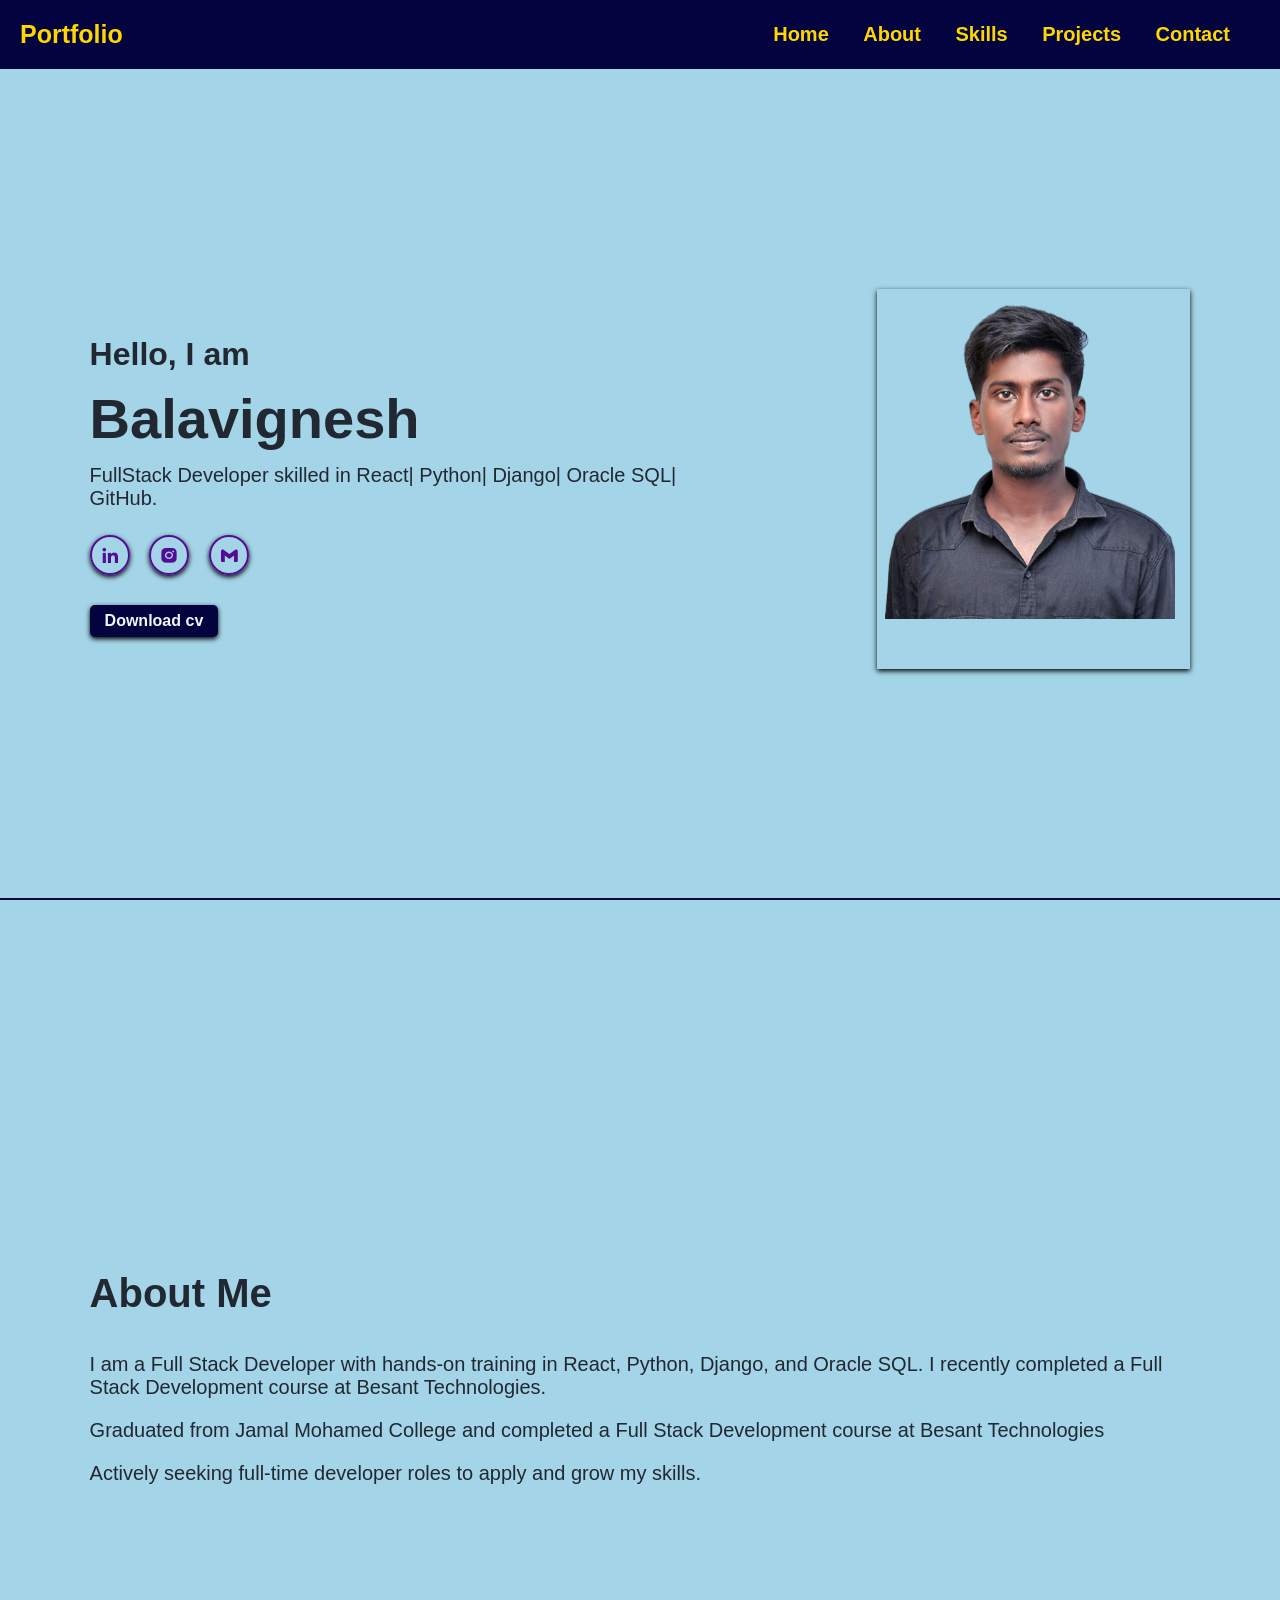
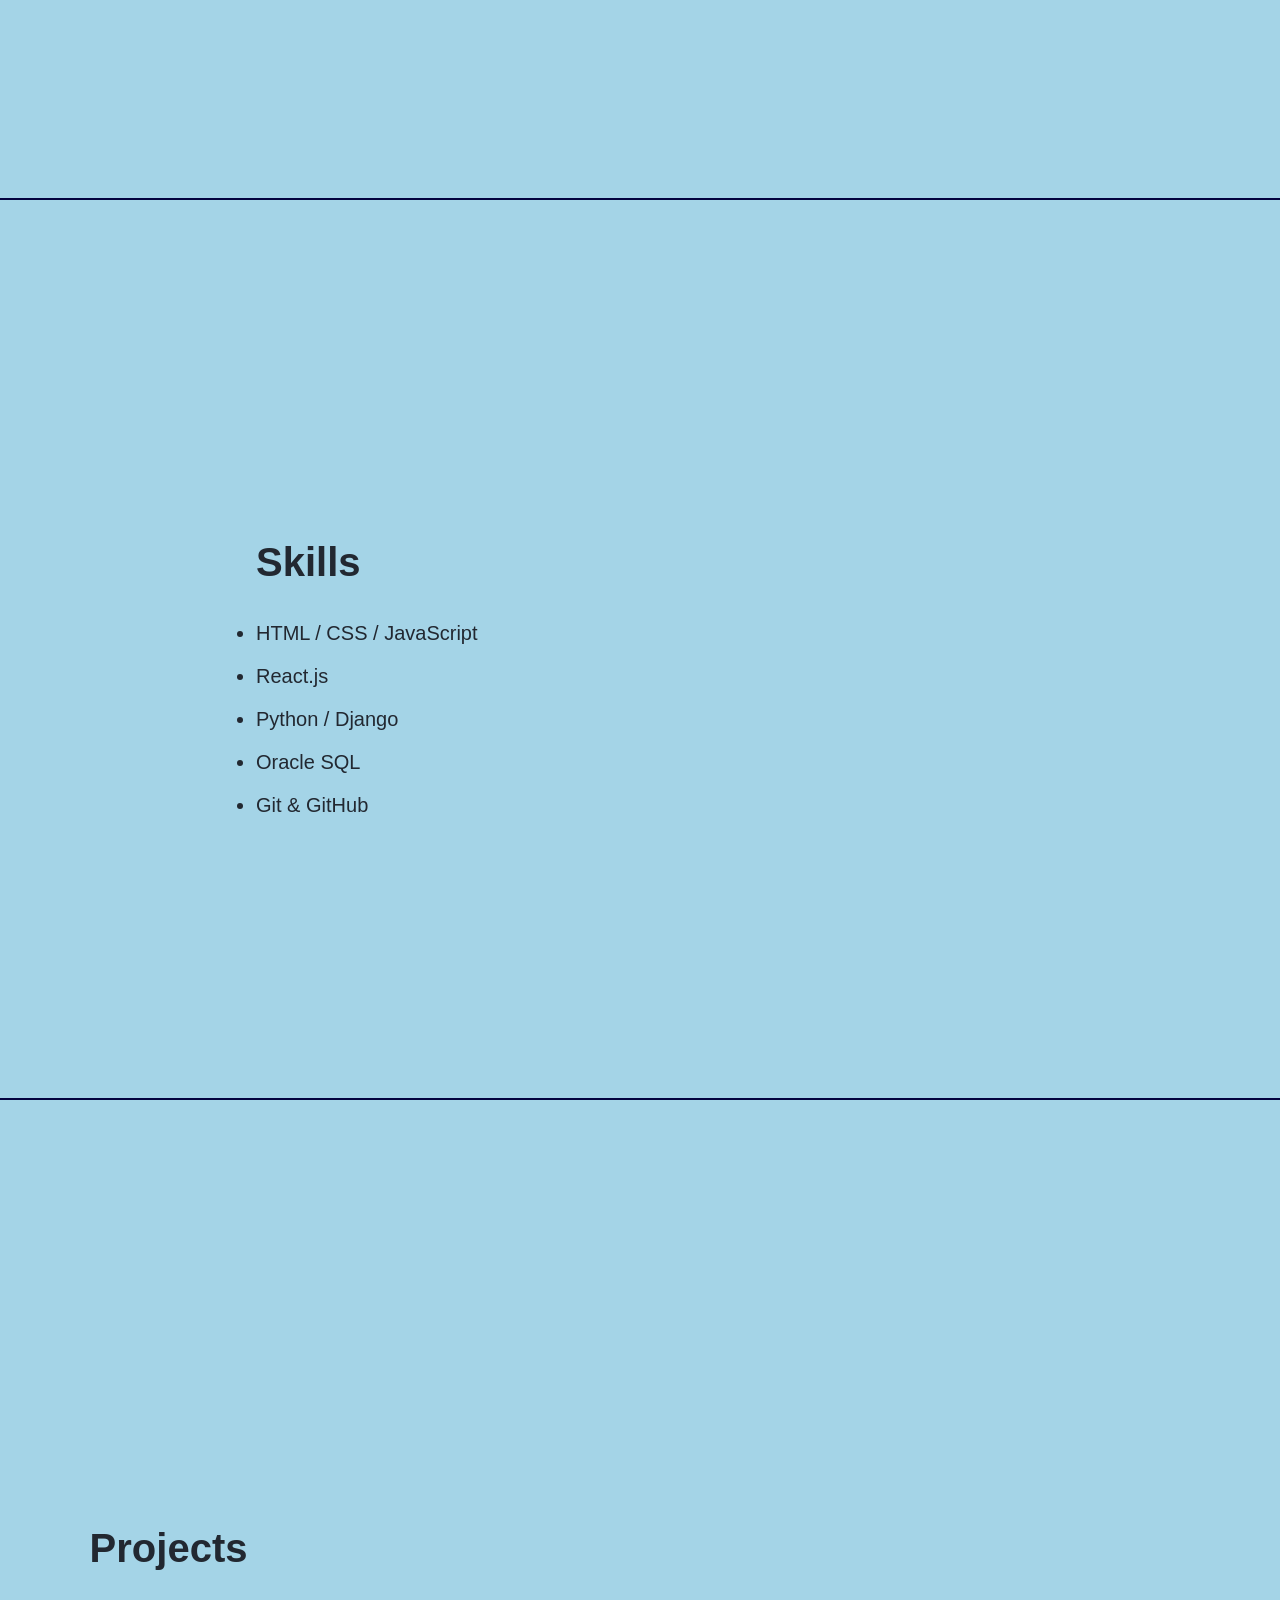
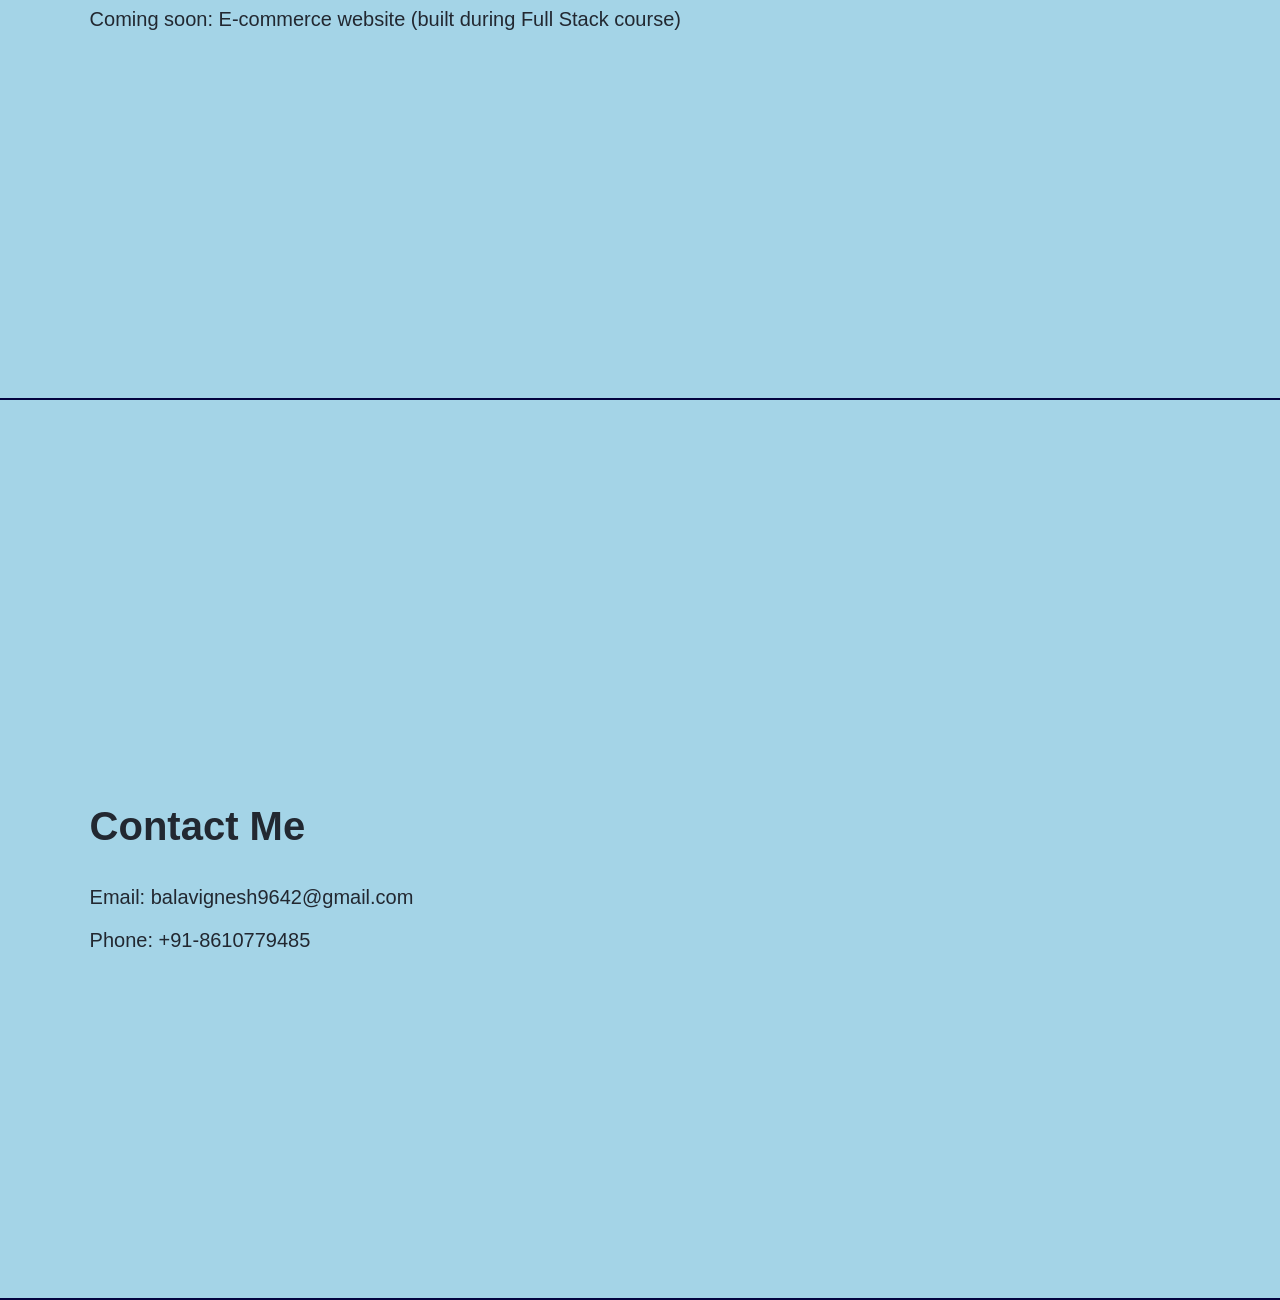
==== index.html @ cc3bf068 "Update index.html" ====
<!DOCTYPE html>
<html>
<head>
    <meta charset='utf-8'>
    <meta http-equiv='X-UA-Compatible' content='IE=edge'>
    <title>🖥️ Balavignesh</title>
    <meta name='viewport' content='width=device-width, initial-scale=1'>

    <link rel='stylesheet' type='text/css' media='screen' href='main.css'>
    <link href='https://unpkg.com/boxicons@2.1.4/css/boxicons.min.css' rel='stylesheet'>

    <script src='main.js'></script>

</head>


<body>
    <header class="header">
        <a href="#" class="logo">Portfolio</a>
        <nav class="navbar">
            <a href="#home">Home</a>
            <a href="#about">About</a>
            <a href="#skills">Skills</a>
            <a href="#projects">Projects</a>
            <a href="#contact">Contact</a>
        </nav>
    </header>

    <section id="home">
            <div class="home_content">
                <h3>Hello, I am </h3>
                <h1><span id="Name"></span></h1>
                <p>FullStack Developer skilled in React| Python| Django| Oracle SQL| GitHub.</p>

                <div class="social_media">
                <a href="https://www.linkedin.com/in/balak7?utm_source=share&utm_campaign=share_via&utm_content=profile&utm_medium=android_app"><i class='bx bxl-linkedin'></i></a>
                <a href="https://www.instagram.com/bumblebeefins?igsh=MWpwdzVqMnRscHFocg=="><i class='bx bxl-instagram-alt' ></i></a>
                <a href="mailto:balavignesh9642@gmail.com"><i class='bx bxl-gmail' ></i></a>
                </div>

                <a href="Bala resume.pdf" class="cv" download="">Download cv</a>
            </div>
            <img class="pic" src="profile_pic.jpg">

    </section>
    <section id="about">
        <div class="about_content">
            <h2>About Me</h2>
            <p>I am a Full Stack Developer with hands-on training in React, Python, Django, and Oracle SQL. I recently completed a Full Stack Development course at Besant Technologies.</p>
            <p>Graduated from Jamal Mohamed College and completed a Full Stack Development course at Besant Technologies</p>
            <p>Actively seeking full-time developer roles to apply and grow my skills.</p>
        </div>
    </section>
    
    <section id="skills">
        <div class="skills_content">
            <h2>Skills</h2>
            <ul>
                <li>HTML / CSS / JavaScript</li>
                <li>React.js</li>
                <li>Python / Django</li>
                <li>Oracle SQL</li>
                <li>Git & GitHub</li>
            </ul>
        </div>
    </section>
    <section id="projects">
        <div class="projects_content">
            <h2>Projects</h2>
            <p>Coming soon: E-commerce website (built during Full Stack course)</p>
        </div>
    </section>

    <section id="contact">
        <div class="contact_content">
            <h2>Contact Me</h2>
            <p>Email: balavignesh9642@gmail.com</p>
            <p>Phone: +91-8610779485</p>
        </div>
    </section>
</body>
</html>
---- main.css ----
* {
    margin: 0;
    padding: 0;
    box-sizing: border-box;
    font-family: 'Poppins',sans-serif;
}

:root{
    --primary-color:white;
    --secondary-color:#222831;
    --main-color:rgb(164, 212, 231);
}

body{
    background: var(--main-color);
    color: var(--secondary-color);
    overflow-x: hidden;
}

.header{
    position: fixed;
    top: 0;
    left: 0;
    width: 100%;
    padding: 20px;
    background: rgb(3, 3, 63);
    display: flex;
    align-items: center;
}

.logo{
    font-size: 25px;
    font-weight: 600;
    text-decoration: none;
    color: gold;
    cursor: default;
    margin-right: auto;
}

.navbar a {
    position: relative;
    font-size: 20px;
    font-weight: 550;
    text-decoration: none;
    color: gold;
    margin-right: 30px;
}

.navbar a:hover{
    text-decoration:underline;
}

.navbar a:active{
    text-decoration:underline;
    color: aliceblue;
    transition: 2ms;
}

#home{
    width: 100%;
    height: 100vh;
    display:flex;
    align-items: center;
    padding: 60px 7% 0;
}

.home_content h3{
    font-size: 32px;
    line-height: 2;
}

.home_content h1{
    font-size: 56px;
    font-weight: 700;
    margin-bottom: 3px;
}

.home_content p{
    font-size: 20px;
    padding-top: 10px;

}

.social_media a{
    display: inline-flex;
    justify-content: center;
    align-items: center;
    width: 40px;
    height: 40px;
    color: rgb(84, 12, 151);
    background: transparent;
    border:2px solid rgb(84, 12, 151);
    border-radius: 50%;
    box-shadow: 0 2px 5px 0 black;
    font-size: 20px;
    text-decoration: none;
    margin: 25px 15px 30px 0;
}

.social_media a:hover{
    color: white;
    background: rgb(84, 12, 151);
    transition: .5s ease;
}

.social_media a:active{
    color: rgb(84, 12, 151);
    background: transparent;
    border: none;
    transition: 50ms ease;
}

.cv{
    display: inline-block;
    color: aliceblue;
    background: rgb(3, 3, 63);
    border-radius: 5px;
    box-shadow: 0 2px 5px 0 black;
    padding: 7px 15px;
    text-decoration: none;
    font-weight: 600;
}

.cv:hover{
    color: white;
    background: rgb(84, 12, 151);
    transition: 50ms ease;
}

.cv:active{
    background: white;
    color: rgb(84, 12, 151);
}

.pro_container{
    
    width: 569px;
    height: 569px;
    background: silver;
    overflow: hidden;
    margin-top: 69px;
}

.pic{
    top:0;
    right:0;
    height:380px;
    width:320px;
    display:inline;
    margin-left:  150px;
    box-shadow: 0 2px 5px 0 black;
    padding: 0 15px 50px 8px;
}

html {
  scroll-behavior: smooth;
}

section {
  padding: 100px 20px;
  min-height: 100vh;
  border-bottom: 2px solid rgb(3, 3, 63); 
}

#about{
    width: 100%;
    height: 100vh;
    display:flex;
    align-items: center;
    padding: 40px 7% 0 ;
}

.about_content h2{
    font-size: 40px;
    line-height: 2;
}

.about_content p{
    font-size: 20px;
    padding-top: 20px;

}

#skills{
    width: 100%;
    height: 100vh;
    display:flex;
    align-items: center;
    padding: 40px 7% 0 20% ;
}

.skills_content h2{
    font-size: 40px;
    line-height: 2;
}

.skills_content li{
    font-size: 20px;
    padding-top: 20px;

}

#projects{
    width: 100%;
    height: 100vh;
    display:flex;
    align-items: center;
    padding: 40px 7% 0  ;
}

.projects_content h2{
    font-size: 40px;
    line-height: 2;
}

.projects_content p{
    font-size: 20px;
    padding-top: 20px;

}

#contact{
    width: 100%;
    height: 100vh;
    display:flex;
    align-items: center;
    padding: 40px 7% 0 ;
}

.contact_content h2{
    font-size: 40px;
    line-height: 2;
}

.contact_content p{
    font-size: 20px;
    padding-top: 20px;

}
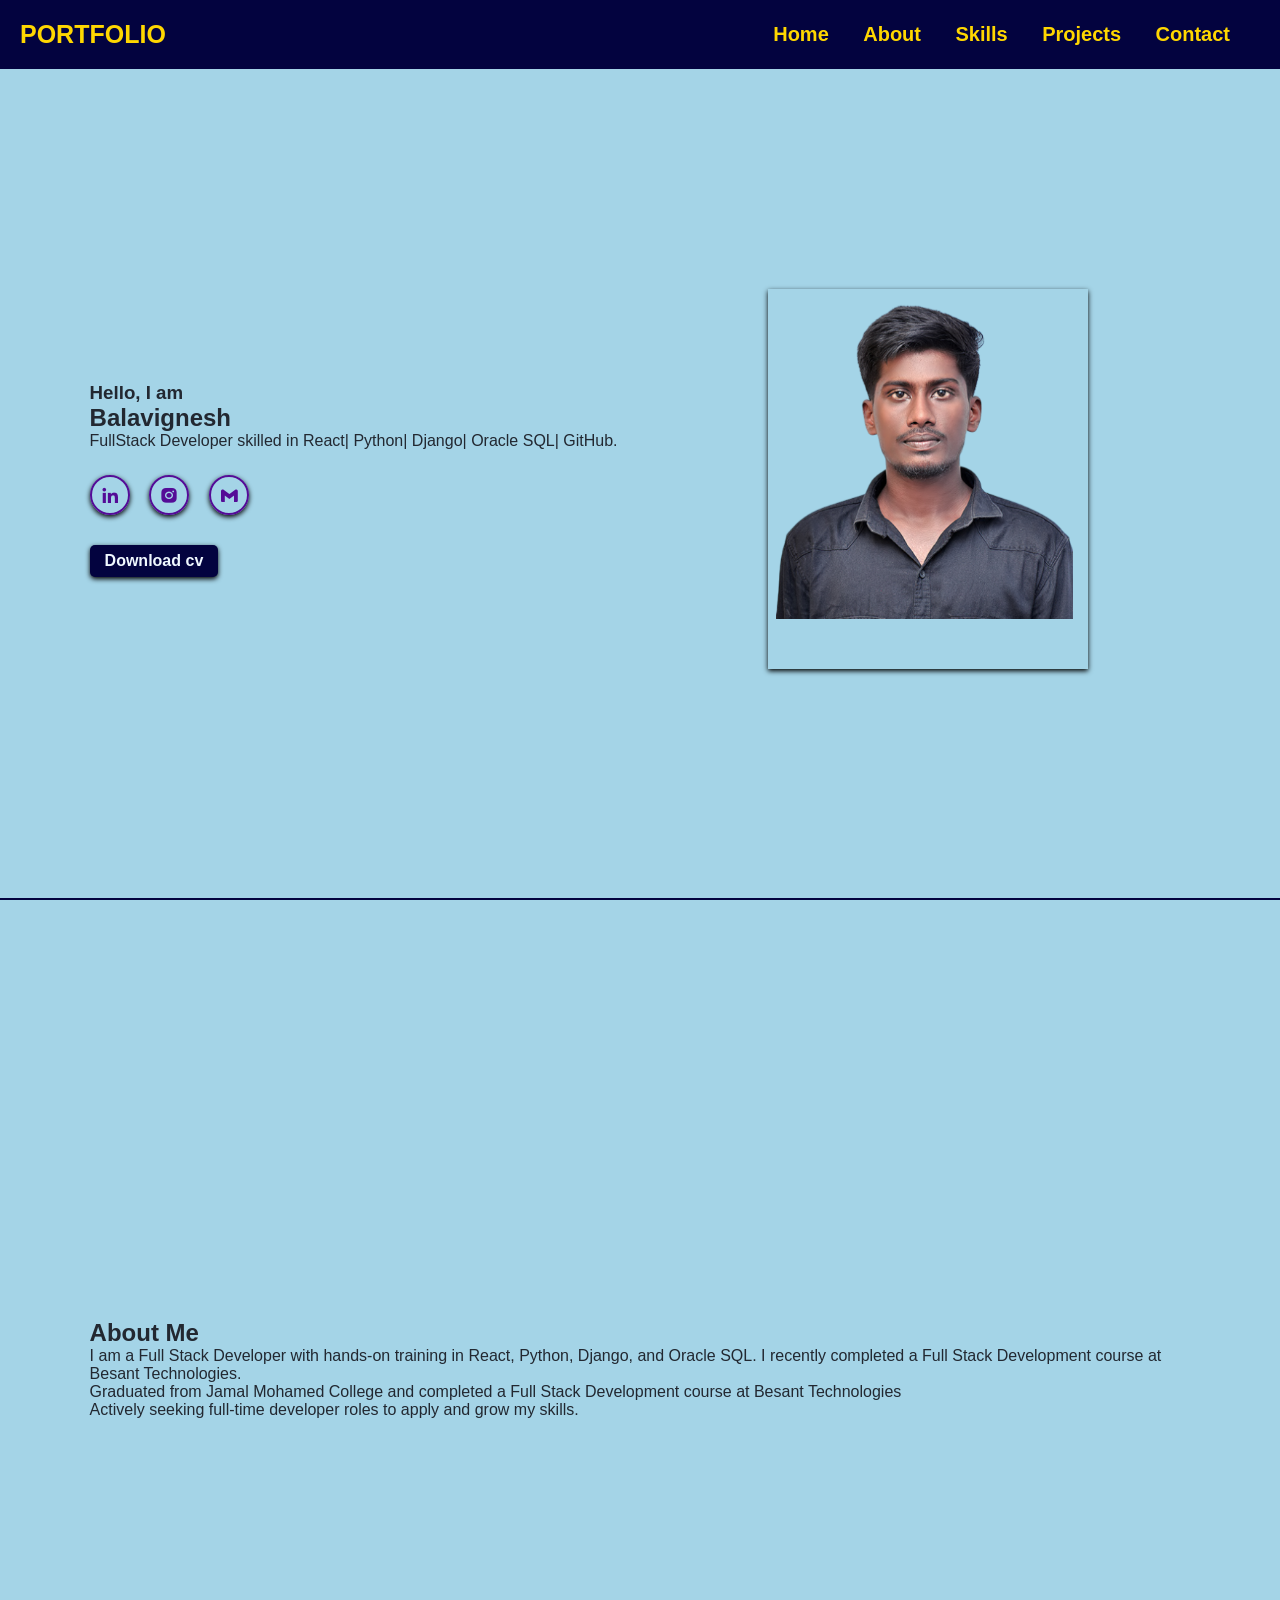
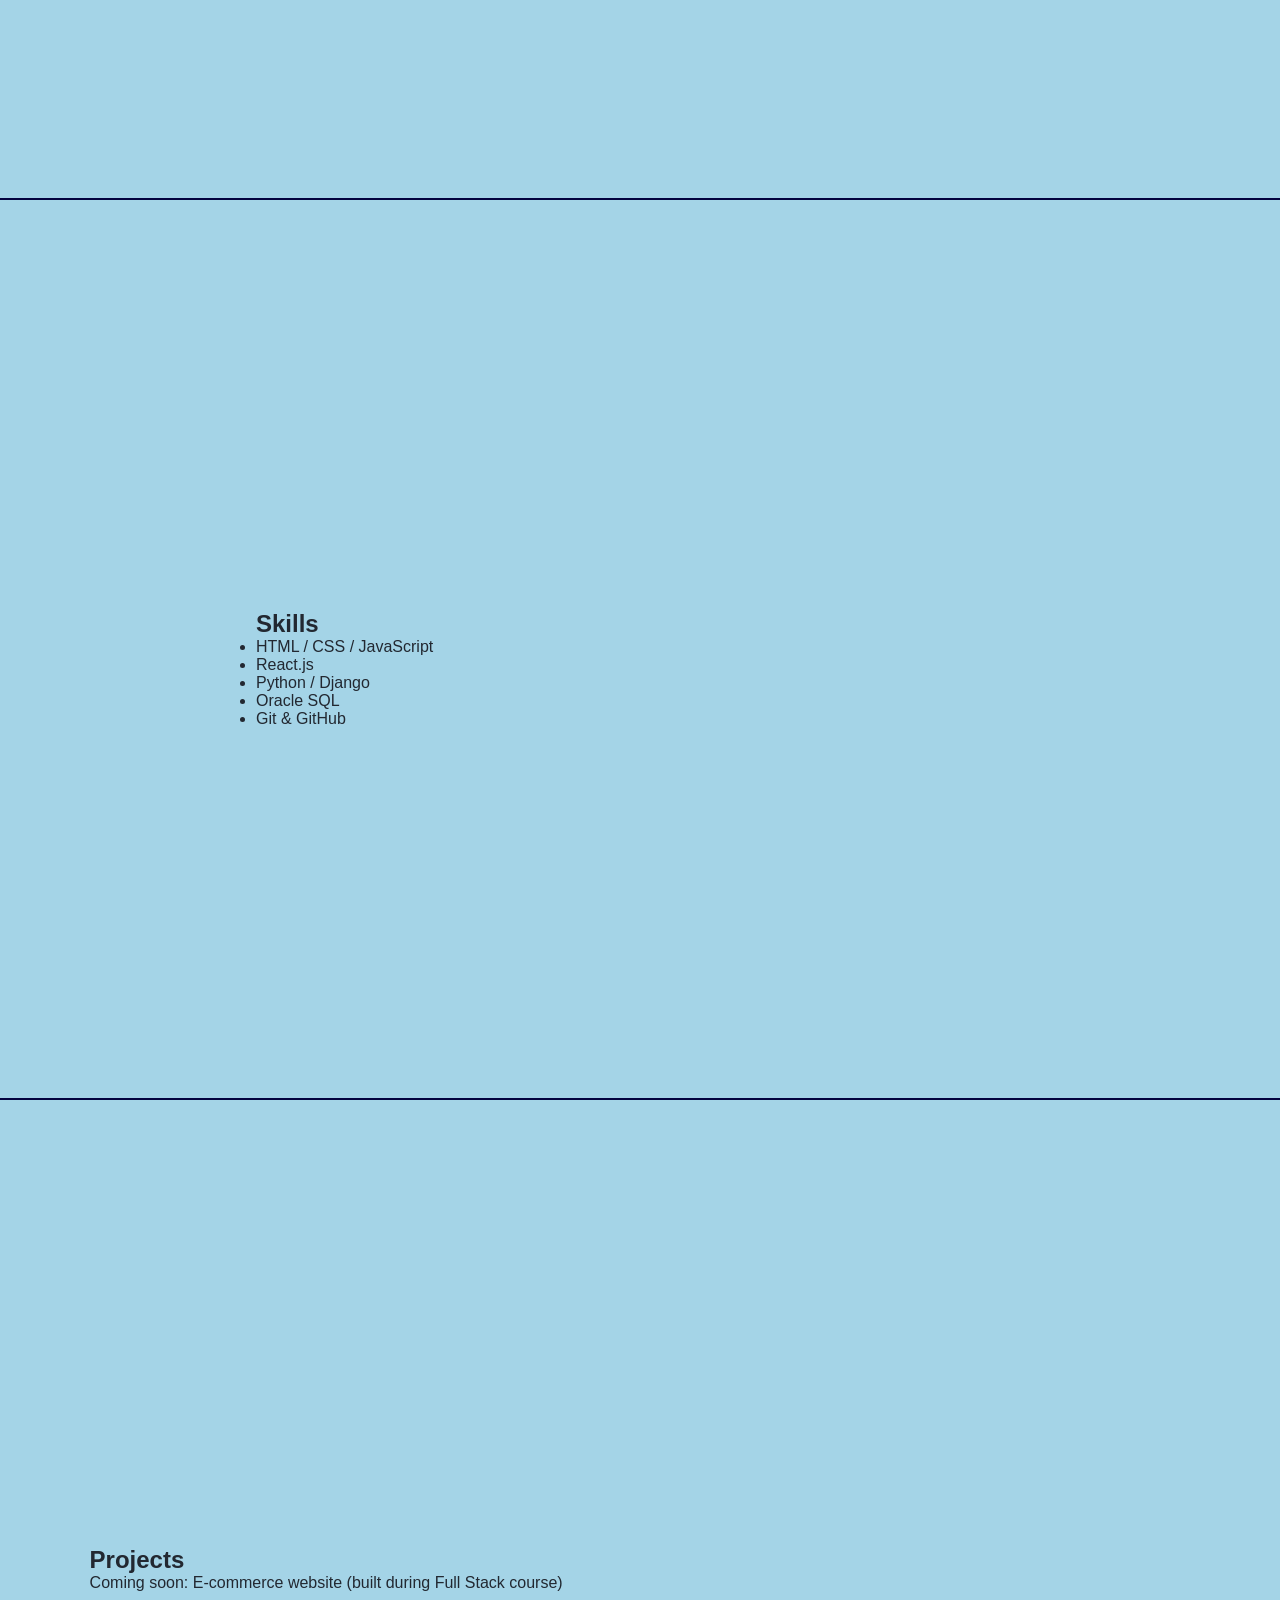
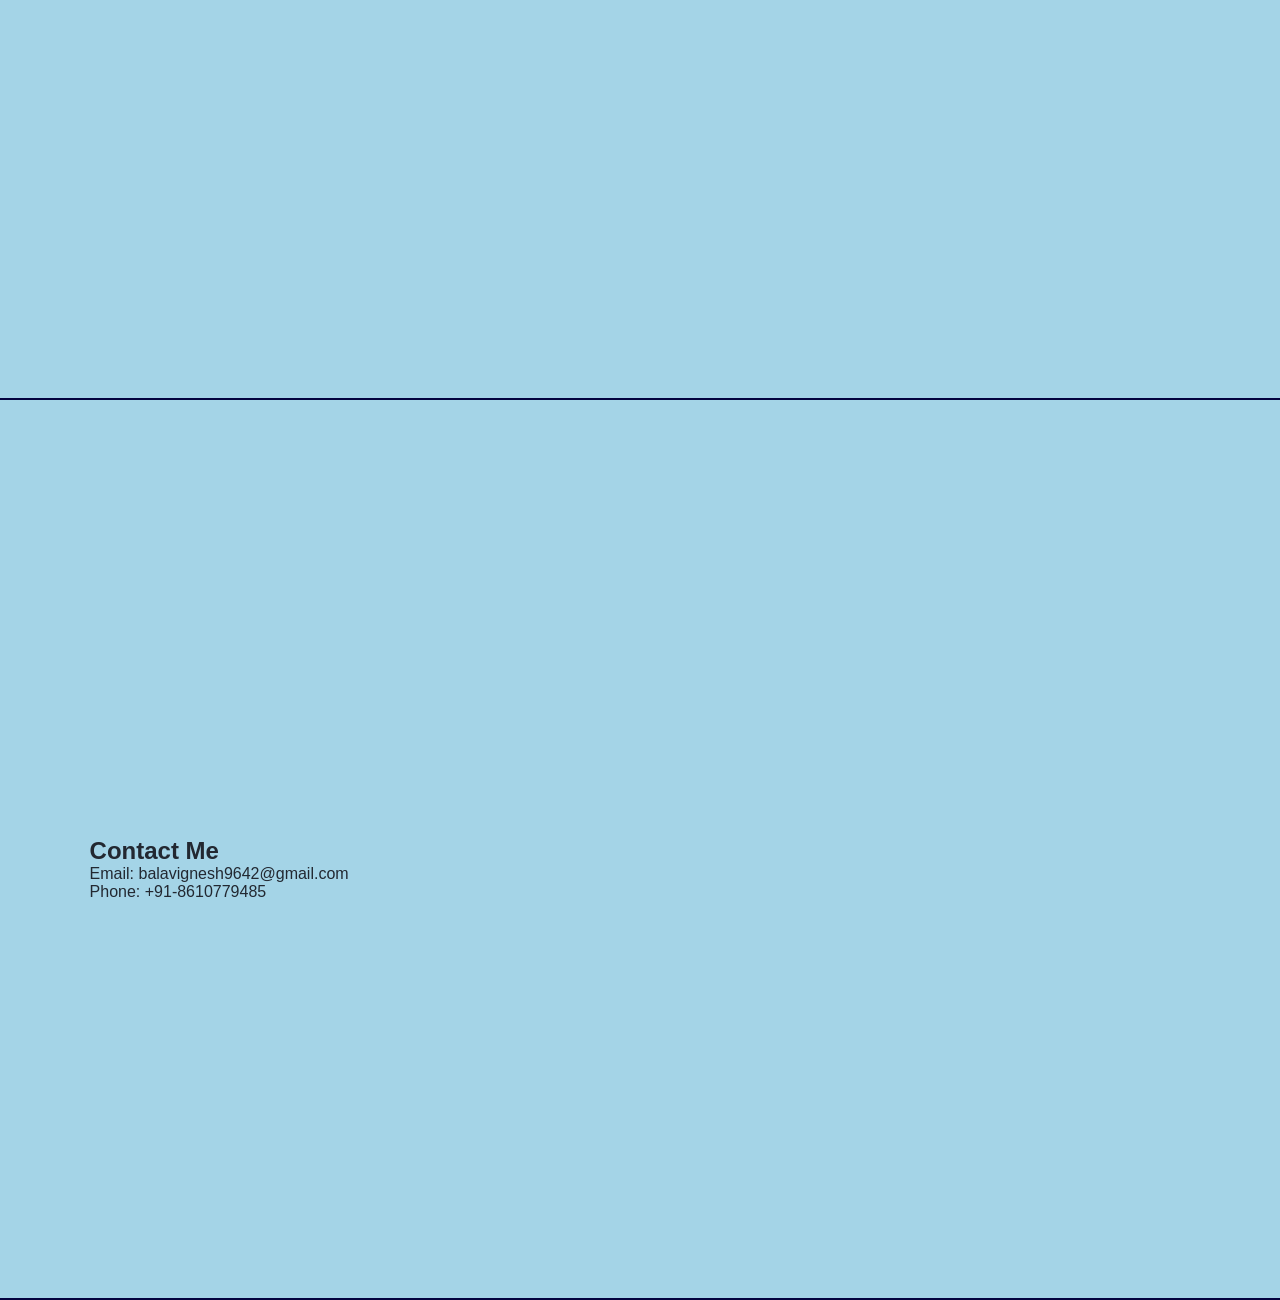
==== commit 65322991: "Update index.html" ====
--- a/index.html
+++ b/index.html
@@ -16,18 +16,18 @@
 
 <body>
     <header class="header">
-        <a href="#" class="logo">Portfolio</a>
+        <a href="#" class="logo">PORTFOLIO</a>
         <nav class="navbar">
-            <a href="#home">Home</a>
-            <a href="#about">About</a>
-            <a href="#skills">Skills</a>
-            <a href="#projects">Projects</a>
-            <a href="#contact">Contact</a>
+            <a class="btn" href="#home">Home</a>
+            <a class="btn" href="#about">About</a>
+            <a class="btn" href="#skills">Skills</a>
+            <a class="btn" href="#projects">Projects</a>
+            <a class="btn" href="#contact">Contact</a>
         </nav>
     </header>
 
     <section id="home">
-            <div class="home_content">
+            <div class="content" id="home_content">
                 <h3>Hello, I am </h3>
                 <h1><span id="Name"></span></h1>
                 <p>FullStack Developer skilled in React| Python| Django| Oracle SQL| GitHub.</p>
@@ -44,7 +44,7 @@
 
     </section>
     <section id="about">
-        <div class="about_content">
+        <div class="content" id="about_content">
             <h2>About Me</h2>
             <p>I am a Full Stack Developer with hands-on training in React, Python, Django, and Oracle SQL. I recently completed a Full Stack Development course at Besant Technologies.</p>
             <p>Graduated from Jamal Mohamed College and completed a Full Stack Development course at Besant Technologies</p>
@@ -53,7 +53,7 @@
     </section>
     
     <section id="skills">
-        <div class="skills_content">
+        <div class="content" id="skills_content">
             <h2>Skills</h2>
             <ul>
                 <li>HTML / CSS / JavaScript</li>
@@ -65,14 +65,14 @@
         </div>
     </section>
     <section id="projects">
-        <div class="projects_content">
+        <div class="content" id="projects_content">
             <h2>Projects</h2>
             <p>Coming soon: E-commerce website (built during Full Stack course)</p>
         </div>
     </section>
 
     <section id="contact">
-        <div class="contact_content">
+        <div class="content" id="contact_content">
             <h2>Contact Me</h2>
             <p>Email: balavignesh9642@gmail.com</p>
             <p>Phone: +91-8610779485</p>
--- a/main.css
+++ b/main.css
@@ -29,6 +29,7 @@
 }
 
 .logo{
+    font-family: 'Gill Sans', 'Gill Sans MT', Calibri, 'Trebuchet MS', sans-serif;
     font-size: 25px;
     font-weight: 600;
     text-decoration: none;
@@ -130,15 +131,6 @@
 .cv:active{
     background: white;
     color: rgb(84, 12, 151);
-}
-
-.pro_container{
-    
-    width: 569px;
-    height: 569px;
-    background: silver;
-    overflow: hidden;
-    margin-top: 69px;
 }
 
 .pic{
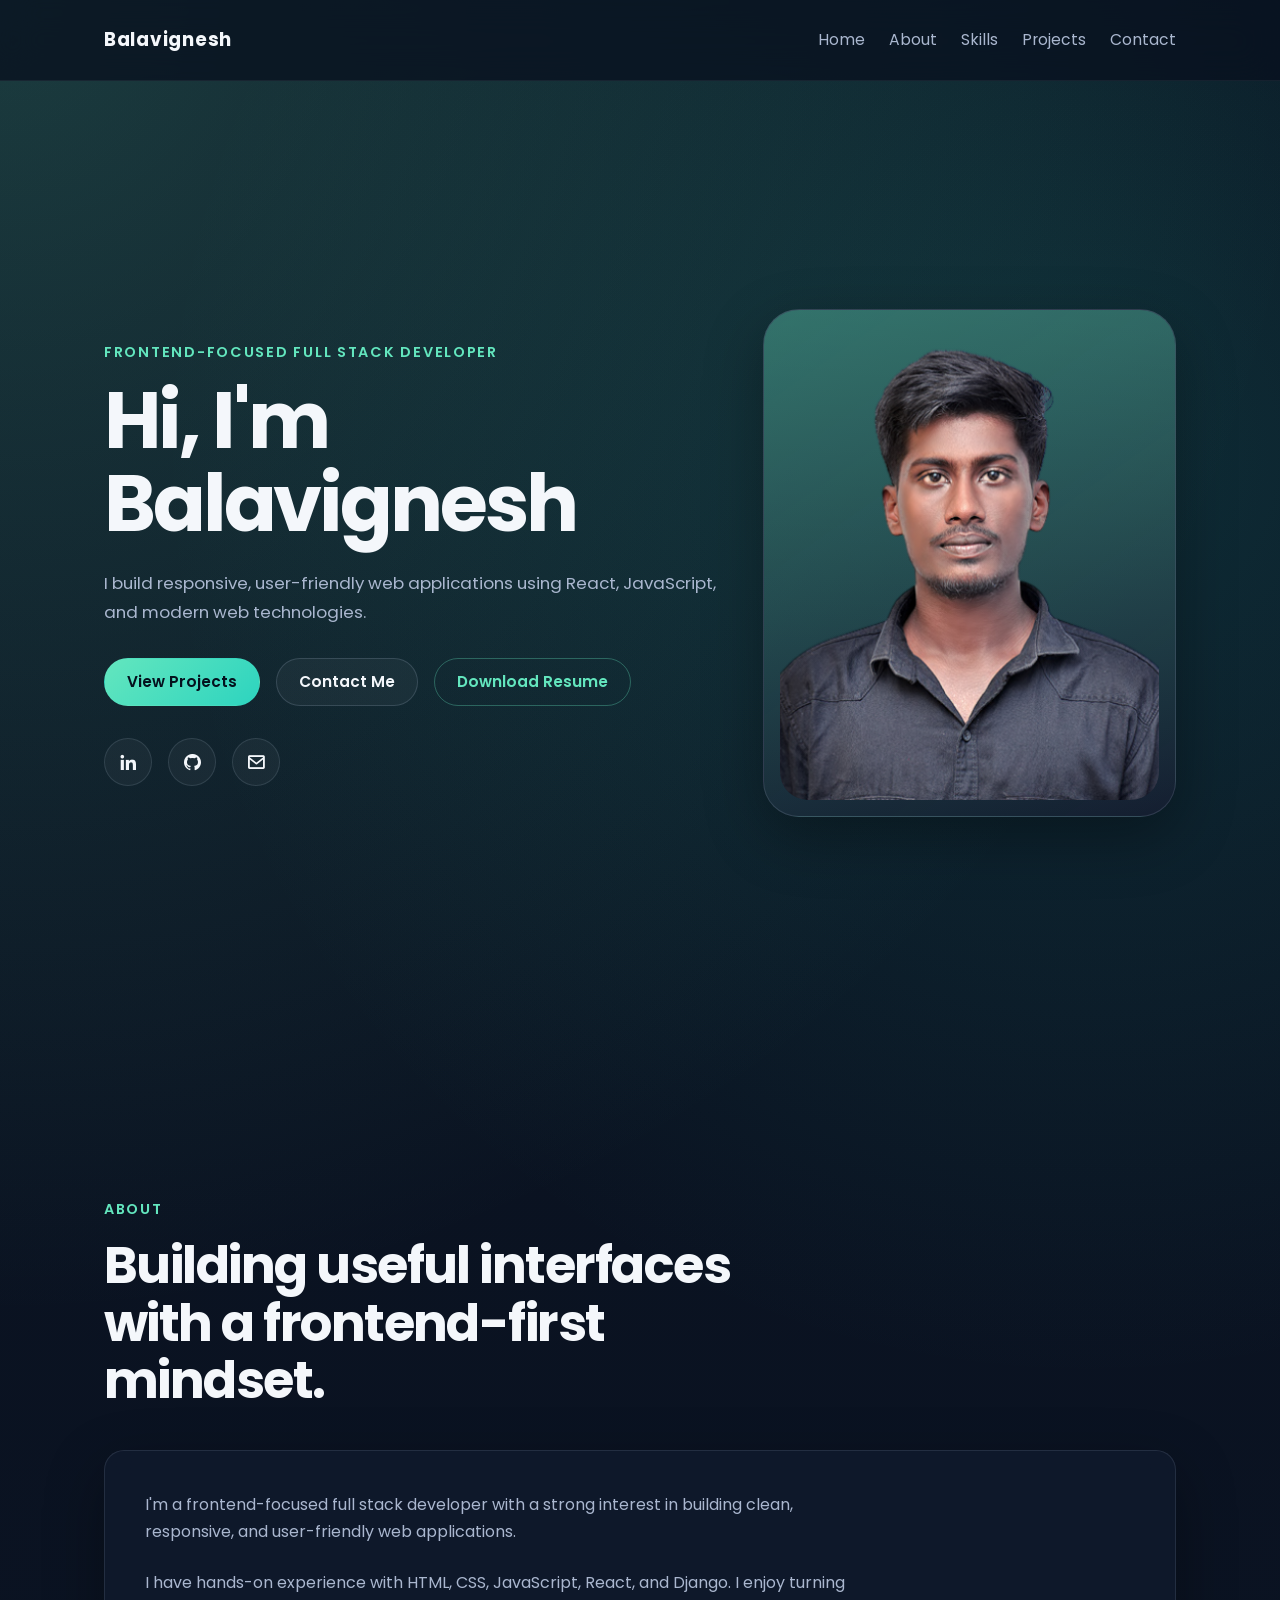
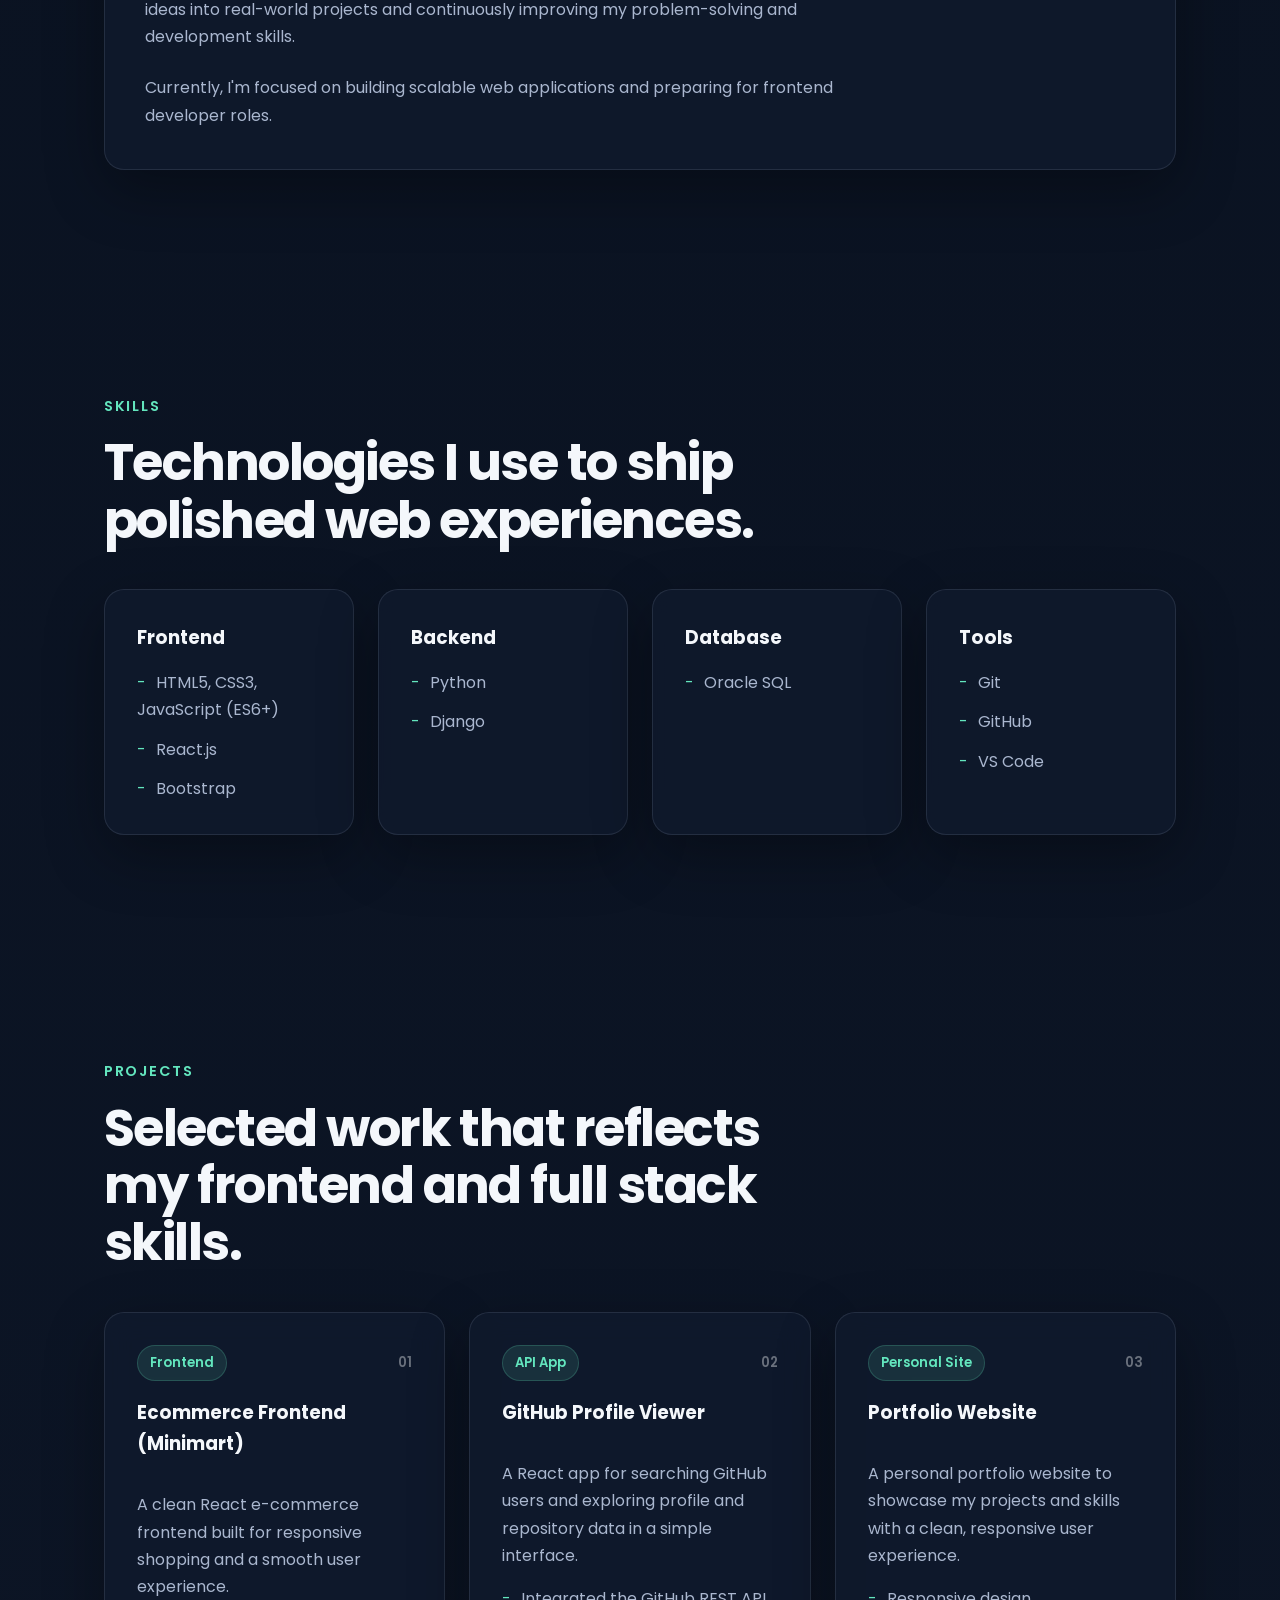
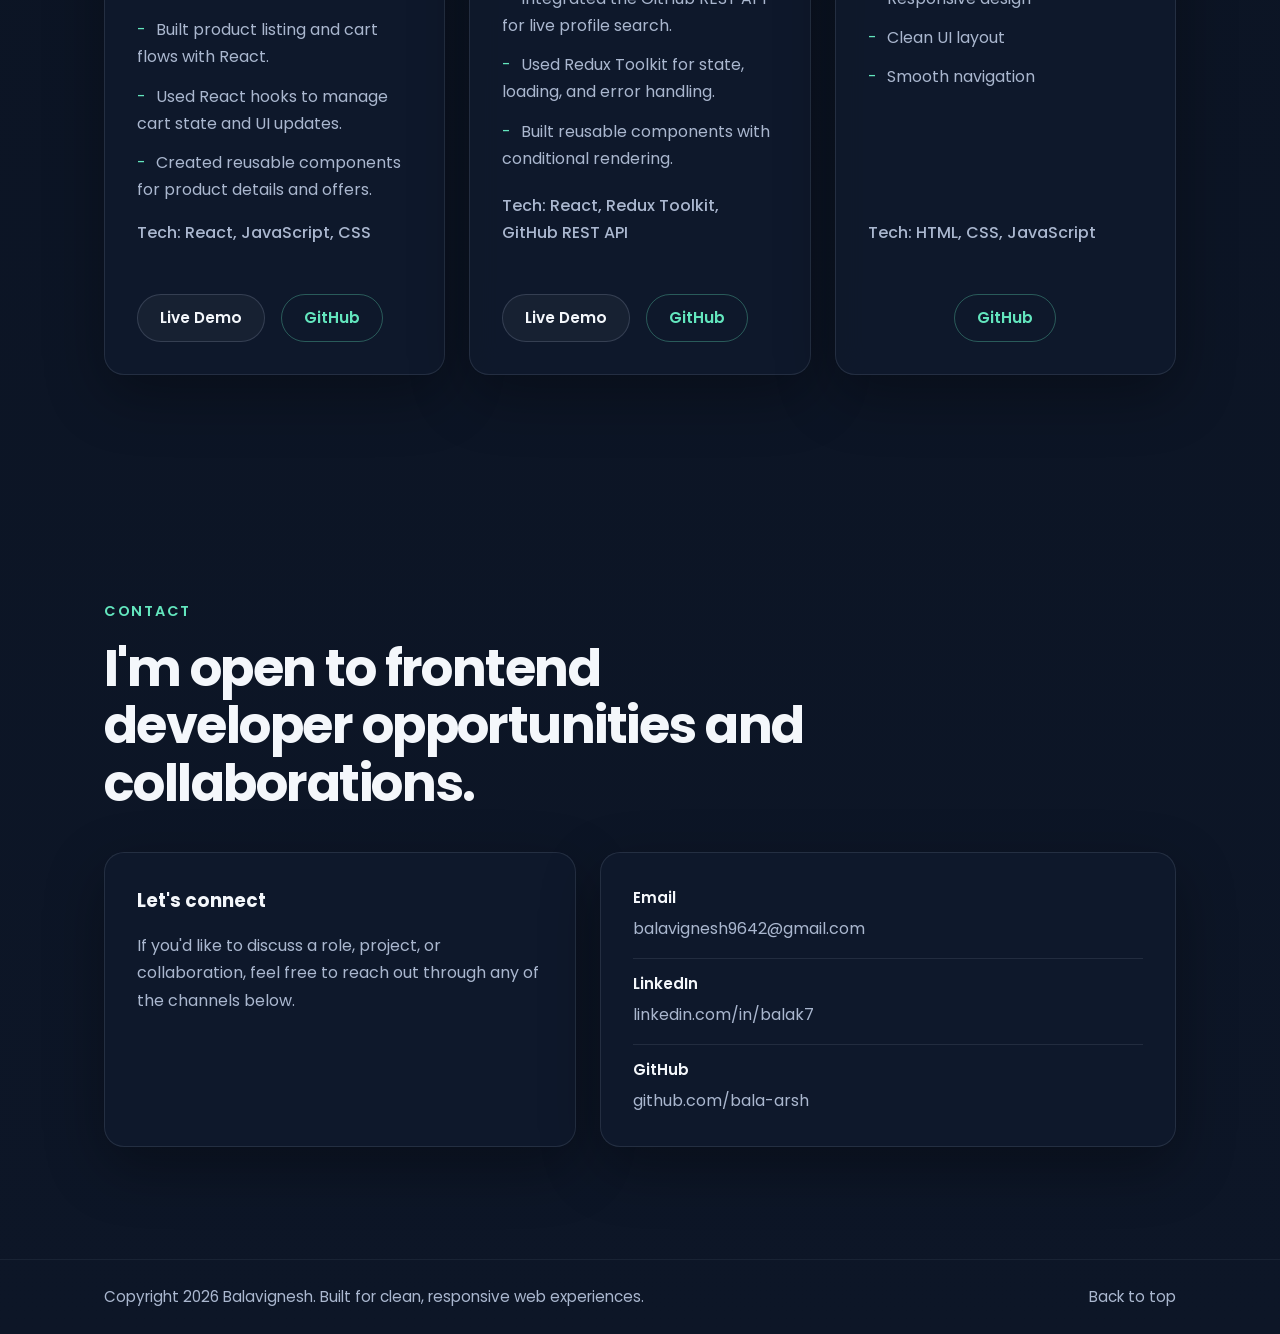
==== commit b706c056: "Updated portfolio content" ====
--- a/index.html
+++ b/index.html
@@ -1,82 +1,279 @@
-<!DOCTYPE html>
-<html>
-<head>
-    <meta charset='utf-8'>
-    <meta http-equiv='X-UA-Compatible' content='IE=edge'>
-    <title>🖥️ Balavignesh</title>
-    <meta name='viewport' content='width=device-width, initial-scale=1'>
-
-    <link rel='stylesheet' type='text/css' media='screen' href='main.css'>
-    <link href='https://unpkg.com/boxicons@2.1.4/css/boxicons.min.css' rel='stylesheet'>
-
-    <script src='main.js'></script>
-
-</head>
-
-
-<body>
-    <header class="header">
-        <a href="#" class="logo">PORTFOLIO</a>
-        <nav class="navbar">
-            <a class="btn" href="#home">Home</a>
-            <a class="btn" href="#about">About</a>
-            <a class="btn" href="#skills">Skills</a>
-            <a class="btn" href="#projects">Projects</a>
-            <a class="btn" href="#contact">Contact</a>
-        </nav>
-    </header>
-
-    <section id="home">
-            <div class="content" id="home_content">
-                <h3>Hello, I am </h3>
-                <h1><span id="Name"></span></h1>
-                <p>FullStack Developer skilled in React| Python| Django| Oracle SQL| GitHub.</p>
-
-                <div class="social_media">
-                <a href="https://www.linkedin.com/in/balak7?utm_source=share&utm_campaign=share_via&utm_content=profile&utm_medium=android_app"><i class='bx bxl-linkedin'></i></a>
-                <a href="https://www.instagram.com/bumblebeefins?igsh=MWpwdzVqMnRscHFocg=="><i class='bx bxl-instagram-alt' ></i></a>
-                <a href="mailto:balavignesh9642@gmail.com"><i class='bx bxl-gmail' ></i></a>
-                </div>
-
-                <a href="Bala resume.pdf" class="cv" download="">Download cv</a>
-            </div>
-            <img class="pic" src="profile_pic.jpg">
-
-    </section>
-    <section id="about">
-        <div class="content" id="about_content">
-            <h2>About Me</h2>
-            <p>I am a Full Stack Developer with hands-on training in React, Python, Django, and Oracle SQL. I recently completed a Full Stack Development course at Besant Technologies.</p>
-            <p>Graduated from Jamal Mohamed College and completed a Full Stack Development course at Besant Technologies</p>
-            <p>Actively seeking full-time developer roles to apply and grow my skills.</p>
-        </div>
-    </section>
-    
-    <section id="skills">
-        <div class="content" id="skills_content">
-            <h2>Skills</h2>
-            <ul>
-                <li>HTML / CSS / JavaScript</li>
-                <li>React.js</li>
-                <li>Python / Django</li>
-                <li>Oracle SQL</li>
-                <li>Git & GitHub</li>
-            </ul>
-        </div>
-    </section>
-    <section id="projects">
-        <div class="content" id="projects_content">
-            <h2>Projects</h2>
-            <p>Coming soon: E-commerce website (built during Full Stack course)</p>
-        </div>
-    </section>
-
-    <section id="contact">
-        <div class="content" id="contact_content">
-            <h2>Contact Me</h2>
-            <p>Email: balavignesh9642@gmail.com</p>
-            <p>Phone: +91-8610779485</p>
-        </div>
-    </section>
-</body>
-</html>
+<!DOCTYPE html>
+<html lang="en">
+<head>
+    <meta charset="utf-8">
+    <meta http-equiv="X-UA-Compatible" content="IE=edge">
+    <meta name="viewport" content="width=device-width, initial-scale=1">
+    <meta
+        name="description"
+        content="Balavignesh is a frontend-focused full stack developer building responsive, user-friendly web applications with React, JavaScript, Django, and modern web technologies."
+    >
+    <title>Balavignesh | Frontend-Focused Full Stack Developer</title>
+    <link rel="preconnect" href="https://fonts.googleapis.com">
+    <link rel="preconnect" href="https://fonts.gstatic.com" crossorigin>
+    <link
+        href="https://fonts.googleapis.com/css2?family=Poppins:wght@400;500;600;700&display=swap"
+        rel="stylesheet"
+    >
+    <link rel="stylesheet" href="https://unpkg.com/boxicons@2.1.4/css/boxicons.min.css">
+    <link rel="stylesheet" href="main.css">
+    <script src="main.js" defer></script>
+</head>
+<body>
+    <header class="site-header">
+        <div class="container nav-shell">
+            <a class="brand" href="#hero" aria-label="Balavignesh home">Balavignesh</a>
+            <button
+                class="nav-toggle"
+                type="button"
+                aria-expanded="false"
+                aria-controls="site-nav"
+                aria-label="Open navigation"
+            >
+                <span></span>
+                <span></span>
+                <span></span>
+            </button>
+            <nav class="site-nav" id="site-nav" aria-label="Primary navigation">
+                <a href="#hero">Home</a>
+                <a href="#about">About</a>
+                <a href="#skills">Skills</a>
+                <a href="#projects">Projects</a>
+                <a href="#contact">Contact</a>
+            </nav>
+        </div>
+    </header>
+
+    <main>
+        <section class="hero section" id="hero">
+            <div class="container hero-grid">
+                <div class="hero-copy reveal">
+                    <p class="eyebrow">Frontend-focused Full Stack Developer</p>
+                    <h1>Hi, I'm Balavignesh</h1>
+                    <p class="hero-text">
+                        I build responsive, user-friendly web applications using React, JavaScript,
+                        and modern web technologies.
+                    </p>
+                    <div class="hero-actions">
+                        <a class="button button-primary" href="#projects">View Projects</a>
+                        <a class="button button-secondary" href="#contact">Contact Me</a>
+                        <a class="button button-ghost" href="Bala resume.pdf" download>Download Resume</a>
+                    </div>
+                    <div class="social-links" aria-label="Social links">
+                        <a href="https://www.linkedin.com/in/balak7" target="_blank" rel="noreferrer" aria-label="LinkedIn">
+                            <i class="bx bxl-linkedin"></i>
+                        </a>
+                        <a href="https://github.com/bala-arsh" target="_blank" rel="noreferrer" aria-label="GitHub">
+                            <i class="bx bxl-github"></i>
+                        </a>
+                        <a
+                            href="https://mail.google.com/mail/?view=cm&fs=1&to=balavignesh9642@gmail.com"
+                            target="_blank"
+                            rel="noreferrer"
+                            aria-label="Email"
+                        >
+                            <i class="bx bx-envelope"></i>
+                        </a>
+                    </div>
+                </div>
+                <div class="hero-visual reveal">
+                    <div class="portrait-frame">
+                        <img src="profile_pic.jpg" alt="Portrait of Balavignesh">
+                    </div>
+                </div>
+            </div>
+        </section>
+
+        <section class="section" id="about">
+            <div class="container">
+                <div class="section-heading reveal">
+                    <p class="section-label">About</p>
+                    <h2>Building useful interfaces with a frontend-first mindset.</h2>
+                </div>
+                <div class="about-panel reveal">
+                    <p>
+                        I'm a frontend-focused full stack developer with a strong interest in
+                        building clean, responsive, and user-friendly web applications.
+                    </p>
+                    <p>
+                        I have hands-on experience with HTML, CSS, JavaScript, React, and Django.
+                        I enjoy turning ideas into real-world projects and continuously improving my
+                        problem-solving and development skills.
+                    </p>
+                    <p>
+                        Currently, I'm focused on building scalable web applications and preparing
+                        for frontend developer roles.
+                    </p>
+                </div>
+            </div>
+        </section>
+
+        <section class="section" id="skills">
+            <div class="container">
+                <div class="section-heading reveal">
+                    <p class="section-label">Skills</p>
+                    <h2>Technologies I use to ship polished web experiences.</h2>
+                </div>
+                <div class="skills-grid">
+                    <article class="skill-card reveal">
+                        <h3>Frontend</h3>
+                        <ul>
+                            <li>HTML5, CSS3, JavaScript (ES6+)</li>
+                            <li>React.js</li>
+                            <li>Bootstrap</li>
+                        </ul>
+                    </article>
+                    <article class="skill-card reveal">
+                        <h3>Backend</h3>
+                        <ul>
+                            <li>Python</li>
+                            <li>Django</li>
+                        </ul>
+                    </article>
+                    <article class="skill-card reveal">
+                        <h3>Database</h3>
+                        <ul>
+                            <li>Oracle SQL</li>
+                        </ul>
+                    </article>
+                    <article class="skill-card reveal">
+                        <h3>Tools</h3>
+                        <ul>
+                            <li>Git</li>
+                            <li>GitHub</li>
+                            <li>VS Code</li>
+                        </ul>
+                    </article>
+                </div>
+            </div>
+        </section>
+
+        <section class="section" id="projects">
+            <div class="container">
+                <div class="section-heading reveal">
+                    <p class="section-label">Projects</p>
+                    <h2>Selected work that reflects my frontend and full stack skills.</h2>
+                </div>
+                <div class="projects-grid">
+
+                    <article class="project-card reveal">
+                        <div class="project-topline">
+                            <span class="project-tag">Frontend</span>
+                            <span class="project-number">01</span>
+                        </div>
+                        <h3>Ecommerce Frontend (Minimart)</h3>
+                        <p>
+                            A clean React e-commerce frontend built for responsive shopping and a
+                            smooth user experience.
+                        </p>
+                        <ul class="project-points">
+                            <li>Built product listing and cart flows with React.</li>
+                            <li>Used React hooks to manage cart state and UI updates.</li>
+                            <li>Created reusable components for product details and offers.</li>
+                        </ul>
+                        <p class="tech-stack">Tech: React, JavaScript, CSS</p>
+                        <div class="project-actions">
+                            <a class="button button-secondary" href="https://bala-arsh.github.io/Minimart/" aria-label="Ecommerce Frontend Minimart live demo">Live Demo</a>
+                            <a class="button button-ghost" href="https://github.com/bala-arsh/Minimart" aria-label="Ecommerce Frontend Minimart GitHub repository">GitHub</a>
+                        </div>
+                    </article>
+
+                    <article class="project-card reveal">
+                        <div class="project-topline">
+                            <span class="project-tag">API App</span>
+                            <span class="project-number">02</span>
+                        </div>
+                        <h3>GitHub Profile Viewer</h3>
+                        <p>
+                            A React app for searching GitHub users and exploring profile and
+                            repository data in a simple interface.
+                        </p>
+                        <ul class="project-points">
+                            <li>Integrated the GitHub REST API for live profile search.</li>
+                            <li>Used Redux Toolkit for state, loading, and error handling.</li>
+                            <li>Built reusable components with conditional rendering.</li>
+                        </ul>
+                        <p class="tech-stack">Tech: React, Redux Toolkit, GitHub REST API</p>
+                        <div class="project-actions">
+                            <a class="button button-secondary" href="https://bala-arsh.github.io/GitHub-profile-viewer-Reactapp/" aria-label="GitHub Profile Viewer live demo">Live Demo</a>
+                            <a class="button button-ghost" href="https://github.com/bala-arsh/GitHub-profile-viewer-Reactapp" aria-label="GitHub Profile Viewer GitHub repository">GitHub</a>
+                        </div>
+                    </article>
+
+                    <article class="project-card reveal">
+                        <div class="project-topline">
+                            <span class="project-tag">Personal Site</span>
+                            <span class="project-number">03</span>
+                        </div>
+                        <h3>Portfolio Website</h3>
+                        <p>
+                            A personal portfolio website to showcase my projects and skills with a
+                            clean, responsive user experience.
+                        </p>
+                        <ul class="project-points">
+                            <li>Responsive design</li>
+                            <li>Clean UI layout</li>
+                            <li>Smooth navigation</li>
+                        </ul>
+                        <p class="tech-stack">Tech: HTML, CSS, JavaScript</p>
+                        <div class="project-actions project-actions-center">
+                            <a class="button button-ghost" href="https://github.com/bala-arsh/portfolio-" aria-label="Portfolio Website GitHub repository">GitHub</a>
+                        </div>
+                    </article>
+                </div>
+            </div>
+        </section>
+
+        <section class="section" id="contact">
+            <div class="container">
+                <div class="section-heading reveal">
+                    <p class="section-label">Contact</p>
+                    <h2>I'm open to frontend developer opportunities and collaborations.</h2>
+                </div>
+                <div class="contact-grid">
+                    <div class="contact-card reveal">
+                        <h3>Let's connect</h3>
+                        <p>
+                            If you'd like to discuss a role, project, or collaboration, feel free
+                            to reach out through any of the channels below.
+                        </p>
+                    </div>
+                    <div class="contact-card reveal">
+                        <ul class="contact-list">
+                            <li>
+                                <span>Email</span>
+                                <a
+                                    href="https://mail.google.com/mail/?view=cm&fs=1&to=balavignesh9642@gmail.com"
+                                    target="_blank"
+                                    rel="noreferrer"
+                                >
+                                    balavignesh9642@gmail.com
+                                </a>
+                            </li>
+                            <li>
+                                <span>LinkedIn</span>
+                                <a href="https://www.linkedin.com/in/balak7" target="_blank" rel="noreferrer">
+                                    linkedin.com/in/balak7
+                                </a>
+                            </li>
+                            <li>
+                                <span>GitHub</span>
+                                <a href="https://github.com/bala-arsh" target="_blank" rel="noreferrer">
+                                    github.com/bala-arsh
+                                </a>
+                            </li>
+                        </ul>
+                    </div>
+                </div>
+            </div>
+        </section>
+    </main>
+
+    <footer class="site-footer">
+        <div class="container footer-shell">
+            <p>Copyright 2026 Balavignesh. Built for clean, responsive web experiences.</p>
+            <a href="#hero" aria-label="Back to top">Back to top</a>
+        </div>
+    </footer>
+</body>
+</html>
--- a/main.css
+++ b/main.css
@@ -1,231 +1,623 @@
-* {
-    margin: 0;
-    padding: 0;
-    box-sizing: border-box;
-    font-family: 'Poppins',sans-serif;
-}
-
-:root{
-    --primary-color:white;
-    --secondary-color:#222831;
-    --main-color:rgb(164, 212, 231);
-}
-
-body{
-    background: var(--main-color);
-    color: var(--secondary-color);
-    overflow-x: hidden;
-}
-
-.header{
-    position: fixed;
-    top: 0;
-    left: 0;
-    width: 100%;
-    padding: 20px;
-    background: rgb(3, 3, 63);
-    display: flex;
-    align-items: center;
-}
-
-.logo{
-    font-family: 'Gill Sans', 'Gill Sans MT', Calibri, 'Trebuchet MS', sans-serif;
-    font-size: 25px;
-    font-weight: 600;
-    text-decoration: none;
-    color: gold;
-    cursor: default;
-    margin-right: auto;
-}
-
-.navbar a {
-    position: relative;
-    font-size: 20px;
-    font-weight: 550;
-    text-decoration: none;
-    color: gold;
-    margin-right: 30px;
-}
-
-.navbar a:hover{
-    text-decoration:underline;
-}
-
-.navbar a:active{
-    text-decoration:underline;
-    color: aliceblue;
-    transition: 2ms;
-}
-
-#home{
-    width: 100%;
-    height: 100vh;
-    display:flex;
-    align-items: center;
-    padding: 60px 7% 0;
-}
-
-.home_content h3{
-    font-size: 32px;
-    line-height: 2;
-}
-
-.home_content h1{
-    font-size: 56px;
-    font-weight: 700;
-    margin-bottom: 3px;
-}
-
-.home_content p{
-    font-size: 20px;
-    padding-top: 10px;
-
-}
-
-.social_media a{
-    display: inline-flex;
-    justify-content: center;
-    align-items: center;
-    width: 40px;
-    height: 40px;
-    color: rgb(84, 12, 151);
-    background: transparent;
-    border:2px solid rgb(84, 12, 151);
-    border-radius: 50%;
-    box-shadow: 0 2px 5px 0 black;
-    font-size: 20px;
-    text-decoration: none;
-    margin: 25px 15px 30px 0;
-}
-
-.social_media a:hover{
-    color: white;
-    background: rgb(84, 12, 151);
-    transition: .5s ease;
-}
-
-.social_media a:active{
-    color: rgb(84, 12, 151);
-    background: transparent;
-    border: none;
-    transition: 50ms ease;
-}
-
-.cv{
-    display: inline-block;
-    color: aliceblue;
-    background: rgb(3, 3, 63);
-    border-radius: 5px;
-    box-shadow: 0 2px 5px 0 black;
-    padding: 7px 15px;
-    text-decoration: none;
-    font-weight: 600;
-}
-
-.cv:hover{
-    color: white;
-    background: rgb(84, 12, 151);
-    transition: 50ms ease;
-}
-
-.cv:active{
-    background: white;
-    color: rgb(84, 12, 151);
-}
-
-.pic{
-    top:0;
-    right:0;
-    height:380px;
-    width:320px;
-    display:inline;
-    margin-left:  150px;
-    box-shadow: 0 2px 5px 0 black;
-    padding: 0 15px 50px 8px;
-}
-
-html {
-  scroll-behavior: smooth;
-}
-
-section {
-  padding: 100px 20px;
-  min-height: 100vh;
-  border-bottom: 2px solid rgb(3, 3, 63); 
-}
-
-#about{
-    width: 100%;
-    height: 100vh;
-    display:flex;
-    align-items: center;
-    padding: 40px 7% 0 ;
-}
-
-.about_content h2{
-    font-size: 40px;
-    line-height: 2;
-}
-
-.about_content p{
-    font-size: 20px;
-    padding-top: 20px;
-
-}
-
-#skills{
-    width: 100%;
-    height: 100vh;
-    display:flex;
-    align-items: center;
-    padding: 40px 7% 0 20% ;
-}
-
-.skills_content h2{
-    font-size: 40px;
-    line-height: 2;
-}
-
-.skills_content li{
-    font-size: 20px;
-    padding-top: 20px;
-
-}
-
-#projects{
-    width: 100%;
-    height: 100vh;
-    display:flex;
-    align-items: center;
-    padding: 40px 7% 0  ;
-}
-
-.projects_content h2{
-    font-size: 40px;
-    line-height: 2;
-}
-
-.projects_content p{
-    font-size: 20px;
-    padding-top: 20px;
-
-}
-
-#contact{
-    width: 100%;
-    height: 100vh;
-    display:flex;
-    align-items: center;
-    padding: 40px 7% 0 ;
-}
-
-.contact_content h2{
-    font-size: 40px;
-    line-height: 2;
-}
-
-.contact_content p{
-    font-size: 20px;
-    padding-top: 20px;
-
-}
+:root {
+    --bg: #09111f;
+    --bg-soft: #101a2d;
+    --panel: rgba(16, 26, 45, 0.78);
+    --panel-strong: #13213b;
+    --text: #f4f7fb;
+    --muted: #aab7cf;
+    --accent: #63e6be;
+    --accent-strong: #2dd4bf;
+    --border: rgba(170, 183, 207, 0.14);
+    --shadow: 0 20px 60px rgba(0, 0, 0, 0.32);
+    --radius-lg: 32px;
+    --radius-md: 20px;
+    --radius-sm: 14px;
+    --space-1: 8px;
+    --space-2: 16px;
+    --space-3: 24px;
+    --space-4: 32px;
+    --space-5: 40px;
+    --space-6: 48px;
+    --space-7: 64px;
+    --container: 1120px;
+}
+
+* {
+    box-sizing: border-box;
+    margin: 0;
+    padding: 0;
+}
+
+html {
+    scroll-behavior: smooth;
+}
+
+body {
+    background:
+        radial-gradient(circle at top left, rgba(99, 230, 190, 0.2), transparent 28%),
+        radial-gradient(circle at 85% 10%, rgba(45, 212, 191, 0.14), transparent 22%),
+        linear-gradient(180deg, #09111f 0%, #0d1627 100%);
+    color: var(--text);
+    font-family: "Poppins", sans-serif;
+    line-height: 1.7;
+    min-width: 320px;
+    overflow-x: hidden;
+}
+
+img {
+    display: block;
+    max-width: 100%;
+}
+
+a {
+    color: inherit;
+    text-decoration: none;
+}
+
+button {
+    border: 0;
+    font: inherit;
+}
+
+ul {
+    list-style: none;
+}
+
+.container {
+    margin: 0 auto;
+    max-width: var(--container);
+    padding: 0 var(--space-3);
+}
+
+.section {
+    padding: 112px 0;
+    position: relative;
+}
+
+.site-header {
+    backdrop-filter: blur(18px);
+    background: rgba(9, 17, 31, 0.76);
+    border-bottom: 1px solid rgba(170, 183, 207, 0.08);
+    left: 0;
+    position: sticky;
+    top: 0;
+    width: 100%;
+    z-index: 1000;
+}
+
+.nav-shell {
+    align-items: center;
+    display: flex;
+    gap: var(--space-3);
+    justify-content: space-between;
+    min-height: 80px;
+}
+
+.brand {
+    font-size: 1.15rem;
+    font-weight: 700;
+    letter-spacing: 0.04em;
+}
+
+.site-nav {
+    align-items: center;
+    display: flex;
+    gap: var(--space-3);
+}
+
+.site-nav a {
+    color: var(--muted);
+    font-size: 0.98rem;
+    position: relative;
+    transition: color 180ms ease;
+}
+
+.site-nav a::after {
+    background: var(--accent);
+    border-radius: 999px;
+    bottom: -8px;
+    content: "";
+    height: 2px;
+    left: 0;
+    position: absolute;
+    transform: scaleX(0);
+    transform-origin: left;
+    transition: transform 180ms ease;
+    width: 100%;
+}
+
+.site-nav a:hover,
+.site-nav a:focus-visible {
+    color: var(--text);
+}
+
+.site-nav a:hover::after,
+.site-nav a:focus-visible::after {
+    transform: scaleX(1);
+}
+
+.nav-toggle {
+    background: transparent;
+    cursor: pointer;
+    display: none;
+    padding: var(--space-1);
+}
+
+.nav-toggle span {
+    background: var(--text);
+    border-radius: 999px;
+    display: block;
+    height: 2px;
+    margin: 6px 0;
+    transition: transform 180ms ease, opacity 180ms ease;
+    width: 28px;
+}
+
+.hero {
+    padding-top: 72px;
+}
+
+.hero-grid {
+    align-items: center;
+    display: grid;
+    gap: var(--space-5);
+    grid-template-columns: 1.2fr 0.8fr;
+    min-height: calc(100vh - 80px);
+}
+
+.eyebrow,
+.section-label {
+    color: var(--accent);
+    font-size: 0.9rem;
+    font-weight: 600;
+    letter-spacing: 0.12em;
+    margin-bottom: var(--space-2);
+    text-transform: uppercase;
+}
+
+.hero h1 {
+    font-size: clamp(2.6rem, 7vw, 4.9rem);
+    letter-spacing: -0.04em;
+    line-height: 1.05;
+    max-width: 10ch;
+}
+
+.hero-text {
+    color: var(--muted);
+    font-size: 1.05rem;
+    margin-top: var(--space-3);
+    max-width: 60ch;
+}
+
+.hero-actions,
+.project-actions {
+    display: flex;
+    flex-wrap: wrap;
+    gap: var(--space-2);
+    margin-top: var(--space-4);
+}
+
+.project-actions-center {
+    justify-content: center;
+}
+
+.button {
+    align-items: center;
+    border: 1px solid transparent;
+    border-radius: 999px;
+    display: inline-flex;
+    font-size: 0.96rem;
+    font-weight: 600;
+    justify-content: center;
+    min-height: 48px;
+    padding: 0 22px;
+    transition:
+        transform 180ms ease,
+        box-shadow 180ms ease,
+        background-color 180ms ease,
+        border-color 180ms ease,
+        color 180ms ease;
+}
+
+.button:hover,
+.button:focus-visible {
+    box-shadow: 0 16px 30px rgba(0, 0, 0, 0.22);
+    transform: translateY(-2px);
+}
+
+.button-primary {
+    background: linear-gradient(135deg, var(--accent) 0%, var(--accent-strong) 100%);
+    color: #04111d;
+}
+
+.button-secondary {
+    background: rgba(255, 255, 255, 0.04);
+    border-color: rgba(170, 183, 207, 0.2);
+    color: var(--text);
+}
+
+.button-ghost {
+    background: transparent;
+    border-color: rgba(99, 230, 190, 0.32);
+    color: var(--accent);
+}
+
+.social-links {
+    display: flex;
+    gap: var(--space-2);
+    margin-top: var(--space-4);
+}
+
+.social-links a {
+    align-items: center;
+    background: rgba(255, 255, 255, 0.04);
+    border: 1px solid rgba(170, 183, 207, 0.16);
+    border-radius: 50%;
+    color: var(--text);
+    display: inline-flex;
+    font-size: 1.25rem;
+    height: 48px;
+    justify-content: center;
+    transition:
+        transform 180ms ease,
+        background-color 180ms ease,
+        border-color 180ms ease,
+        color 180ms ease;
+    width: 48px;
+}
+
+.social-links a:hover,
+.social-links a:focus-visible {
+    background: rgba(99, 230, 190, 0.12);
+    border-color: rgba(99, 230, 190, 0.4);
+    color: var(--accent);
+    transform: translateY(-3px);
+}
+
+.hero-visual {
+    display: flex;
+    justify-content: center;
+}
+
+.portrait-frame {
+    background:
+        linear-gradient(145deg, rgba(99, 230, 190, 0.2), rgba(255, 255, 255, 0.02)),
+        rgba(16, 26, 45, 0.9);
+    border: 1px solid rgba(170, 183, 207, 0.18);
+    border-radius: 36px;
+    box-shadow: var(--shadow);
+    overflow: hidden;
+    padding: var(--space-2);
+    position: relative;
+    width: min(420px, 100%);
+}
+
+.portrait-frame::before {
+    background: linear-gradient(180deg, rgba(99, 230, 190, 0.36), transparent);
+    content: "";
+    inset: 0;
+    opacity: 0.8;
+    pointer-events: none;
+    position: absolute;
+}
+
+.portrait-frame img {
+    aspect-ratio: 4 / 5;
+    border-radius: 28px;
+    object-fit: cover;
+    position: relative;
+    width: 100%;
+}
+
+.section-heading {
+    margin-bottom: var(--space-5);
+    max-width: 720px;
+}
+
+.section-heading h2 {
+    font-size: clamp(2rem, 4vw, 3.2rem);
+    letter-spacing: -0.03em;
+    line-height: 1.12;
+}
+
+.about-panel,
+.skill-card,
+.project-card,
+.contact-card {
+    background: var(--panel);
+    border: 1px solid var(--border);
+    border-radius: var(--radius-md);
+    box-shadow: var(--shadow);
+    backdrop-filter: blur(14px);
+}
+
+.about-panel {
+    display: grid;
+    gap: var(--space-3);
+    padding: var(--space-5);
+}
+
+.about-panel p {
+    color: var(--muted);
+    max-width: 72ch;
+}
+
+.skills-grid,
+.projects-grid,
+.contact-grid {
+    display: grid;
+    gap: var(--space-3);
+}
+
+.skills-grid {
+    grid-template-columns: repeat(4, minmax(0, 1fr));
+}
+
+.skill-card,
+.project-card,
+.contact-card {
+    padding: var(--space-4);
+}
+
+.skill-card h3,
+.project-card h3,
+.contact-card h3 {
+    font-size: 1.15rem;
+    margin-bottom: var(--space-2);
+}
+
+.skill-card ul,
+.project-points,
+.contact-list {
+    display: grid;
+    gap: 12px;
+}
+
+.skill-card li,
+.project-points li,
+.contact-list li,
+.contact-card p,
+.project-card p {
+    color: var(--muted);
+}
+
+.skill-card li::before,
+.project-points li::before {
+    color: var(--accent);
+    content: "-";
+    margin-right: 10px;
+}
+
+.projects-grid {
+    grid-template-columns: repeat(3, minmax(0, 1fr));
+}
+
+.project-card {
+    display: flex;
+    flex-direction: column;
+    gap: var(--space-2);
+    min-height: 100%;
+    transition:
+        transform 220ms ease,
+        border-color 220ms ease,
+        box-shadow 220ms ease;
+}
+
+.project-card:hover,
+.project-card:focus-within {
+    border-color: rgba(99, 230, 190, 0.35);
+    box-shadow: 0 26px 60px rgba(0, 0, 0, 0.36);
+    transform: scale(1.02);
+}
+
+.project-topline {
+    align-items: center;
+    display: flex;
+    justify-content: space-between;
+}
+
+.project-tag,
+.project-number {
+    font-size: 0.82rem;
+    font-weight: 600;
+}
+
+.project-tag {
+    background: rgba(99, 230, 190, 0.12);
+    border: 1px solid rgba(99, 230, 190, 0.2);
+    border-radius: 999px;
+    color: var(--accent);
+    padding: 6px 12px;
+}
+
+.project-number {
+    color: rgba(244, 247, 251, 0.4);
+}
+
+.tech-stack {
+    color: var(--text);
+    font-weight: 500;
+    margin-top: auto;
+}
+
+.contact-grid {
+    grid-template-columns: 0.9fr 1.1fr;
+}
+
+.contact-list li {
+    border-bottom: 1px solid rgba(170, 183, 207, 0.12);
+    padding-bottom: var(--space-2);
+}
+
+.contact-list li:last-child {
+    border-bottom: 0;
+    padding-bottom: 0;
+}
+
+.contact-list span {
+    color: var(--text);
+    display: block;
+    font-size: 0.95rem;
+    font-weight: 600;
+    margin-bottom: 4px;
+}
+
+.contact-list a {
+    color: var(--muted);
+    transition: color 180ms ease;
+    word-break: break-word;
+}
+
+.contact-list a:hover,
+.contact-list a:focus-visible,
+.site-footer a:hover,
+.site-footer a:focus-visible {
+    color: var(--accent);
+}
+
+.site-footer {
+    border-top: 1px solid rgba(170, 183, 207, 0.08);
+    padding: var(--space-3) 0;
+}
+
+.footer-shell {
+    align-items: center;
+    color: var(--muted);
+    display: flex;
+    font-size: 0.95rem;
+    gap: var(--space-2);
+    justify-content: space-between;
+}
+
+.reveal {
+    opacity: 0;
+    transform: translateY(30px);
+    transition: opacity 600ms ease, transform 600ms ease;
+}
+
+.reveal.is-visible {
+    opacity: 1;
+    transform: translateY(0);
+}
+
+@media (max-width: 980px) {
+    .hero-grid,
+    .skills-grid,
+    .projects-grid,
+    .contact-grid {
+        grid-template-columns: 1fr;
+    }
+
+    .hero {
+        padding-top: 40px;
+    }
+
+    .hero-grid {
+        min-height: auto;
+    }
+
+    .hero-copy {
+        order: 2;
+    }
+
+    .hero-visual {
+        order: 1;
+    }
+
+    .portrait-frame {
+        max-width: 380px;
+    }
+}
+
+@media (max-width: 760px) {
+    .container {
+        padding: 0 var(--space-2);
+    }
+
+    .section {
+        padding: 88px 0;
+    }
+
+    .nav-toggle {
+        display: inline-block;
+        position: relative;
+        z-index: 1001;
+    }
+
+    .site-nav {
+        background: rgba(9, 17, 31, 0.96);
+        border: 1px solid rgba(170, 183, 207, 0.12);
+        border-radius: 24px;
+        box-shadow: var(--shadow);
+        flex-direction: column;
+        gap: var(--space-2);
+        padding: 88px var(--space-3) var(--space-3);
+        position: absolute;
+        right: var(--space-2);
+        top: 12px;
+        transform: scale(0.96);
+        transform-origin: top right;
+        visibility: hidden;
+        width: min(260px, calc(100vw - 32px));
+        opacity: 0;
+        pointer-events: none;
+        transition: opacity 180ms ease, transform 180ms ease, visibility 180ms ease;
+    }
+
+    .site-nav.is-open {
+        opacity: 1;
+        pointer-events: auto;
+        transform: scale(1);
+        visibility: visible;
+    }
+
+    .nav-toggle[aria-expanded="true"] span:nth-child(1) {
+        transform: translateY(8px) rotate(45deg);
+    }
+
+    .nav-toggle[aria-expanded="true"] span:nth-child(2) {
+        opacity: 0;
+    }
+
+    .nav-toggle[aria-expanded="true"] span:nth-child(3) {
+        transform: translateY(-8px) rotate(-45deg);
+    }
+
+    .hero-actions,
+    .project-actions,
+    .footer-shell {
+        align-items: stretch;
+        flex-direction: column;
+    }
+
+    .button {
+        width: 100%;
+    }
+
+    .about-panel,
+    .skill-card,
+    .project-card,
+    .contact-card {
+        padding: var(--space-3);
+    }
+}
+
+@media (prefers-reduced-motion: reduce) {
+    html {
+        scroll-behavior: auto;
+    }
+
+    *,
+    *::before,
+    *::after {
+        animation-duration: 0.01ms !important;
+        animation-iteration-count: 1 !important;
+        scroll-behavior: auto !important;
+        transition-duration: 0.01ms !important;
+    }
+
+    .reveal {
+        opacity: 1;
+        transform: none;
+    }
+}
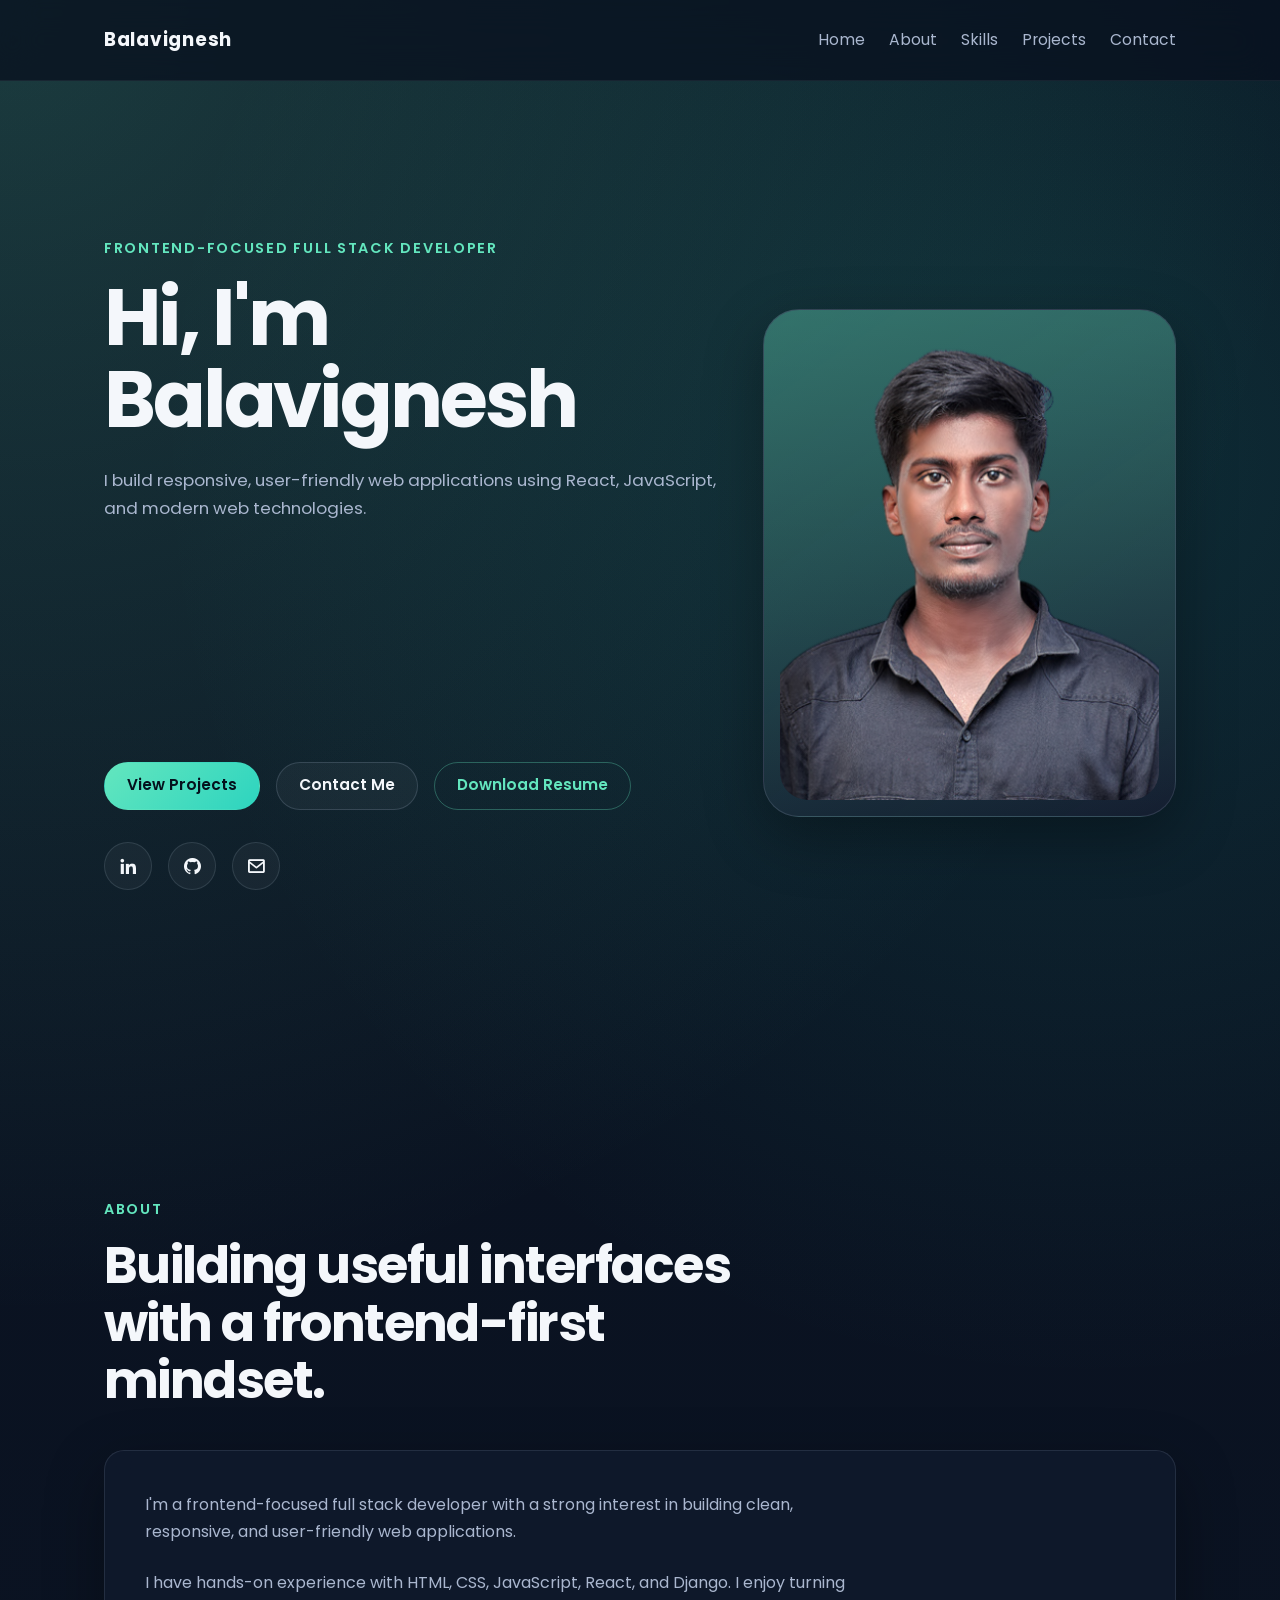
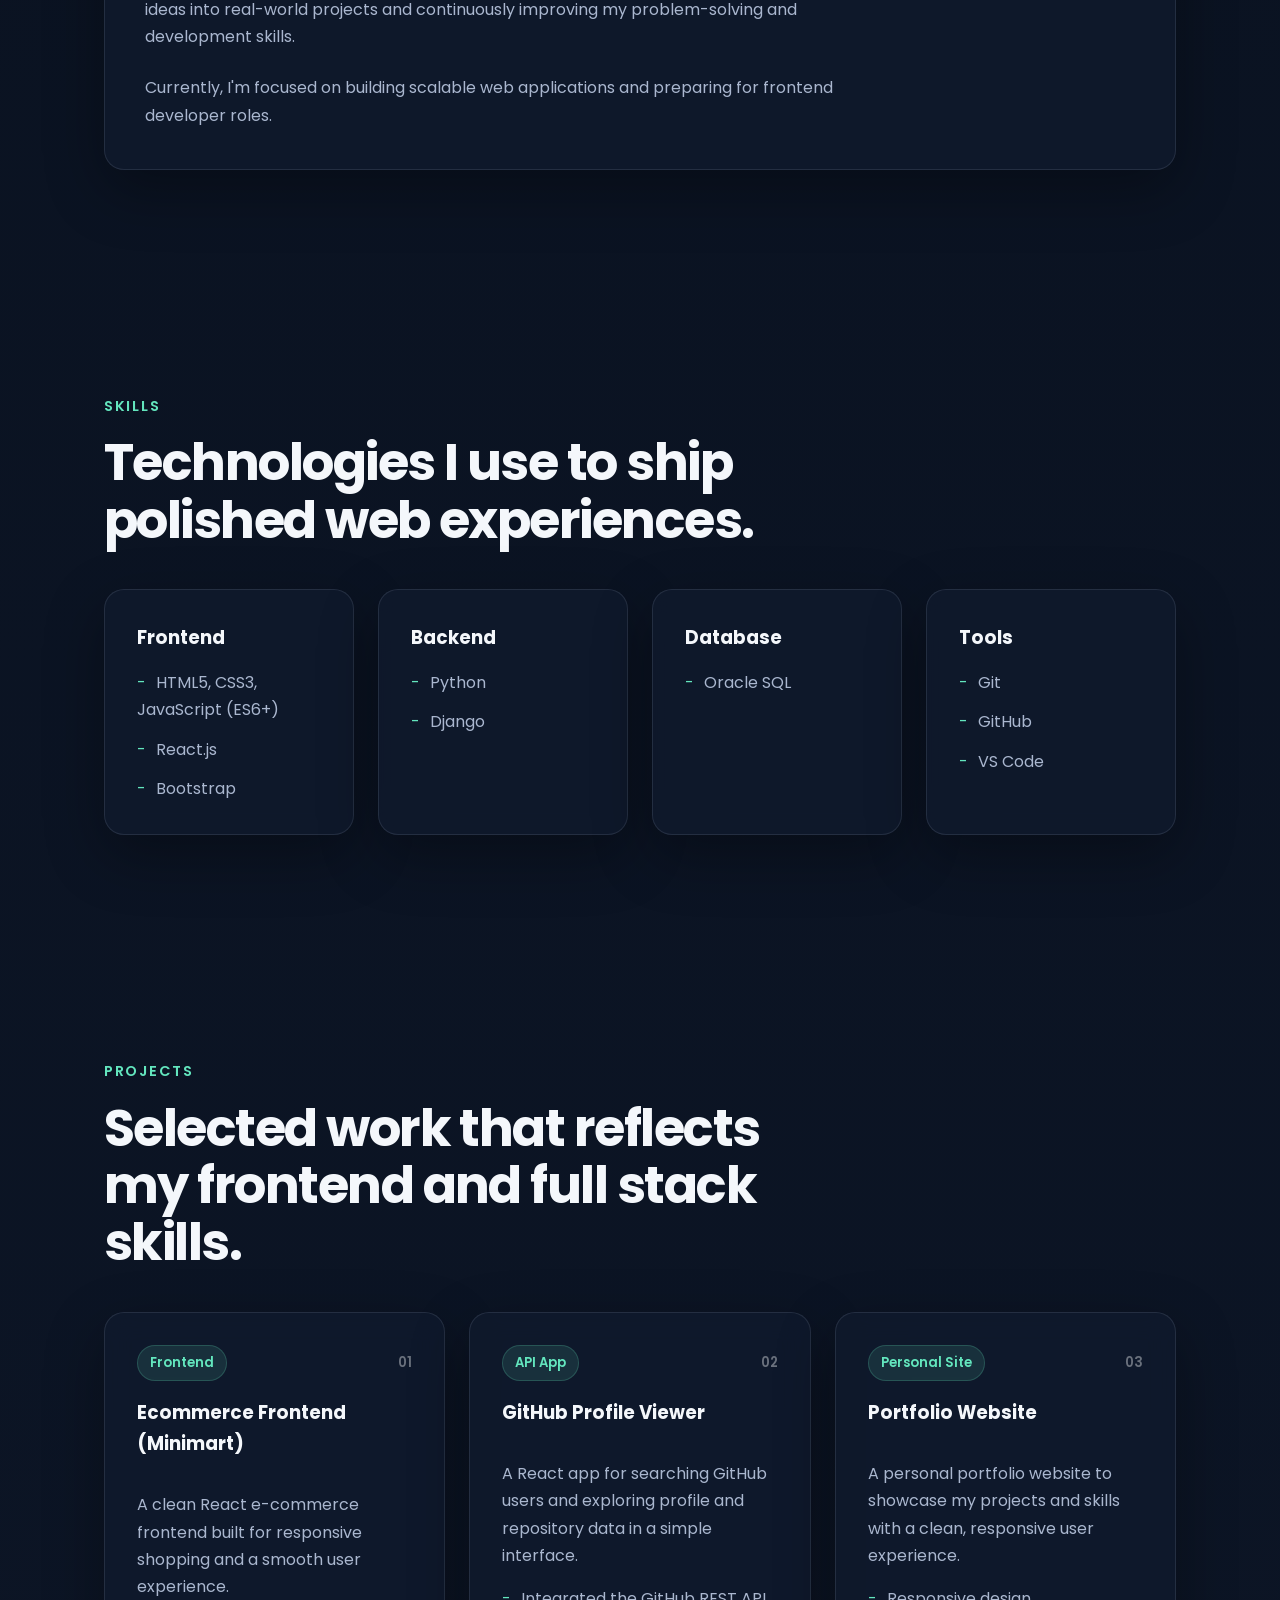
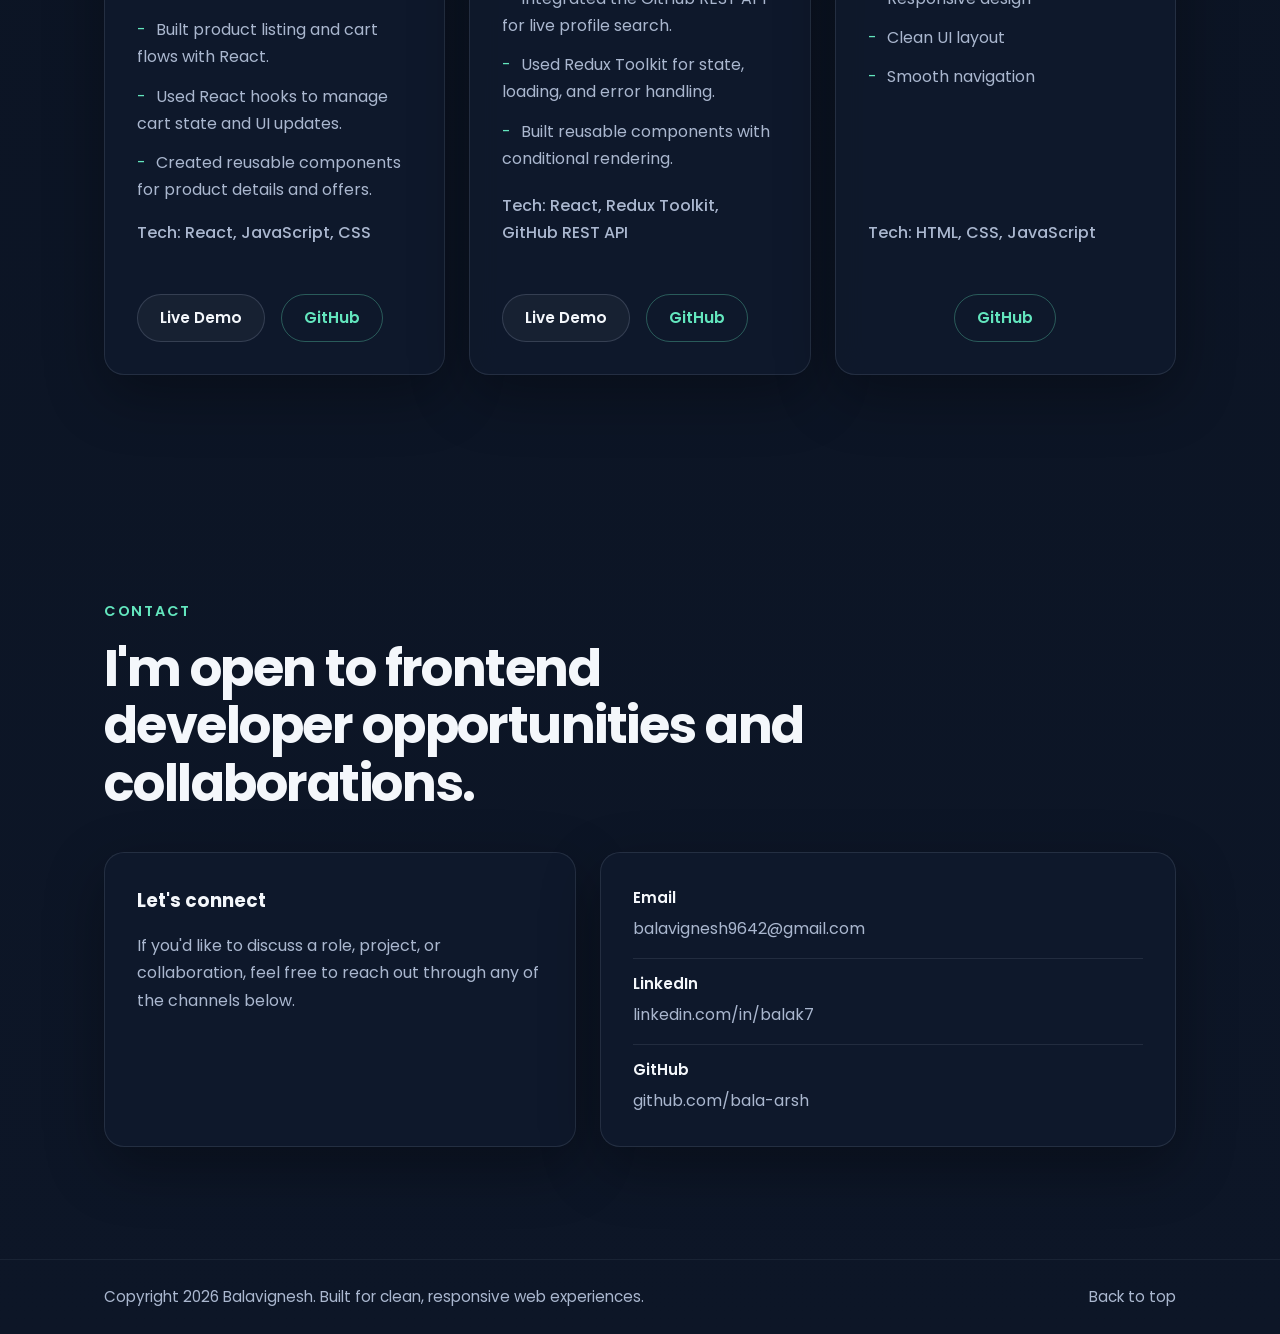
==== commit 43e48a2a: "Mobile view css Added" ====
--- a/index.html
+++ b/index.html
@@ -17,6 +17,7 @@
     >
     <link rel="stylesheet" href="https://unpkg.com/boxicons@2.1.4/css/boxicons.min.css">
     <link rel="stylesheet" href="main.css">
+    <link rel="stylesheet" href="mobile.css">
     <script src="main.js" defer></script>
 </head>
 <body>
@@ -54,6 +55,13 @@
                         I build responsive, user-friendly web applications using React, JavaScript,
                         and modern web technologies.
                     </p>
+                </div>
+                <div class="hero-visual reveal">
+                    <div class="portrait-frame">
+                        <img src="profile_pic.jpg" alt="Portrait of Balavignesh">
+                    </div>
+                </div>
+                <div class="hero-cta reveal">
                     <div class="hero-actions">
                         <a class="button button-primary" href="#projects">View Projects</a>
                         <a class="button button-secondary" href="#contact">Contact Me</a>
@@ -74,11 +82,6 @@
                         >
                             <i class="bx bx-envelope"></i>
                         </a>
-                    </div>
-                </div>
-                <div class="hero-visual reveal">
-                    <div class="portrait-frame">
-                        <img src="profile_pic.jpg" alt="Portrait of Balavignesh">
                     </div>
                 </div>
             </div>
--- a/main.css
+++ b/main.css
@@ -161,8 +161,15 @@
     align-items: center;
     display: grid;
     gap: var(--space-5);
+    grid-template-areas:
+        "copy visual"
+        "cta visual";
     grid-template-columns: 1.2fr 0.8fr;
     min-height: calc(100vh - 80px);
+}
+
+.hero-copy {
+    grid-area: copy;
 }
 
 .eyebrow,
@@ -276,7 +283,12 @@
 
 .hero-visual {
     display: flex;
+    grid-area: visual;
     justify-content: center;
+}
+
+.hero-cta {
+    grid-area: cta;
 }
 
 .portrait-frame {
@@ -508,20 +520,19 @@
         grid-template-columns: 1fr;
     }
 
+    .hero-grid {
+        grid-template-areas:
+            "copy"
+            "visual"
+            "cta";
+    }
+
     .hero {
         padding-top: 40px;
     }
 
     .hero-grid {
         min-height: auto;
-    }
-
-    .hero-copy {
-        order: 2;
-    }
-
-    .hero-visual {
-        order: 1;
     }
 
     .portrait-frame {
--- a/mobile.css
+++ b/mobile.css
@@ -0,0 +1,147 @@
+@media (max-width: 760px) {
+    body {
+        line-height: 1.6;
+    }
+
+    .nav-shell {
+        min-height: 72px;
+    }
+
+    .brand {
+        font-size: 1rem;
+    }
+
+    .hero {
+        padding-top: 24px;
+    }
+
+    .hero-grid {
+        gap: 32px;
+    }
+
+    .hero-copy,
+    .hero-cta {
+        text-align: left;
+    }
+
+    .hero h1 {
+        font-size: clamp(2.2rem, 10vw, 3.4rem);
+        max-width: none;
+    }
+
+    .hero-text {
+        font-size: 0.98rem;
+    }
+
+    .eyebrow,
+    .section-label {
+        font-size: 0.78rem;
+        letter-spacing: 0.1em;
+    }
+
+    .section-heading {
+        margin-bottom: 32px;
+    }
+
+    .section-heading h2 {
+        font-size: clamp(1.7rem, 7vw, 2.3rem);
+    }
+
+    .portrait-frame {
+        border-radius: 28px;
+        max-width: 320px;
+        padding: 12px;
+    }
+
+    .portrait-frame img {
+        border-radius: 20px;
+    }
+
+    .social-links {
+        justify-content: center;
+    }
+
+    .about-panel,
+    .skill-card,
+    .project-card,
+    .contact-card {
+        border-radius: 18px;
+    }
+
+    .project-card h3,
+    .skill-card h3,
+    .contact-card h3 {
+        font-size: 1.05rem;
+    }
+
+    .project-tag,
+    .project-number {
+        font-size: 0.75rem;
+    }
+
+    .project-actions .button,
+    .hero-actions .button {
+        min-height: 46px;
+    }
+
+    .contact-list li {
+        padding-bottom: 12px;
+    }
+
+    .footer-shell {
+        font-size: 0.88rem;
+        text-align: center;
+    }
+}
+
+@media (max-width: 480px) {
+    .container {
+        padding: 0 16px;
+    }
+
+    .section {
+        padding: 72px 0;
+    }
+
+    .site-nav {
+        border-radius: 20px;
+        padding: 80px 20px 20px;
+        right: 16px;
+        width: calc(100vw - 32px);
+    }
+
+    .hero-grid {
+        gap: 24px;
+    }
+
+    .hero-text,
+    .about-panel p,
+    .project-card p,
+    .contact-card p,
+    .skill-card li,
+    .project-points li,
+    .contact-list a {
+        font-size: 0.95rem;
+    }
+
+    .hero-actions,
+    .project-actions {
+        margin-top: 24px;
+    }
+
+    .social-links {
+        margin-top: 24px;
+    }
+
+    .social-links a {
+        height: 44px;
+        width: 44px;
+    }
+
+    .project-card,
+    .skill-card,
+    .contact-card,
+    .about-panel {
+        padding: 20px;
+    }
+}
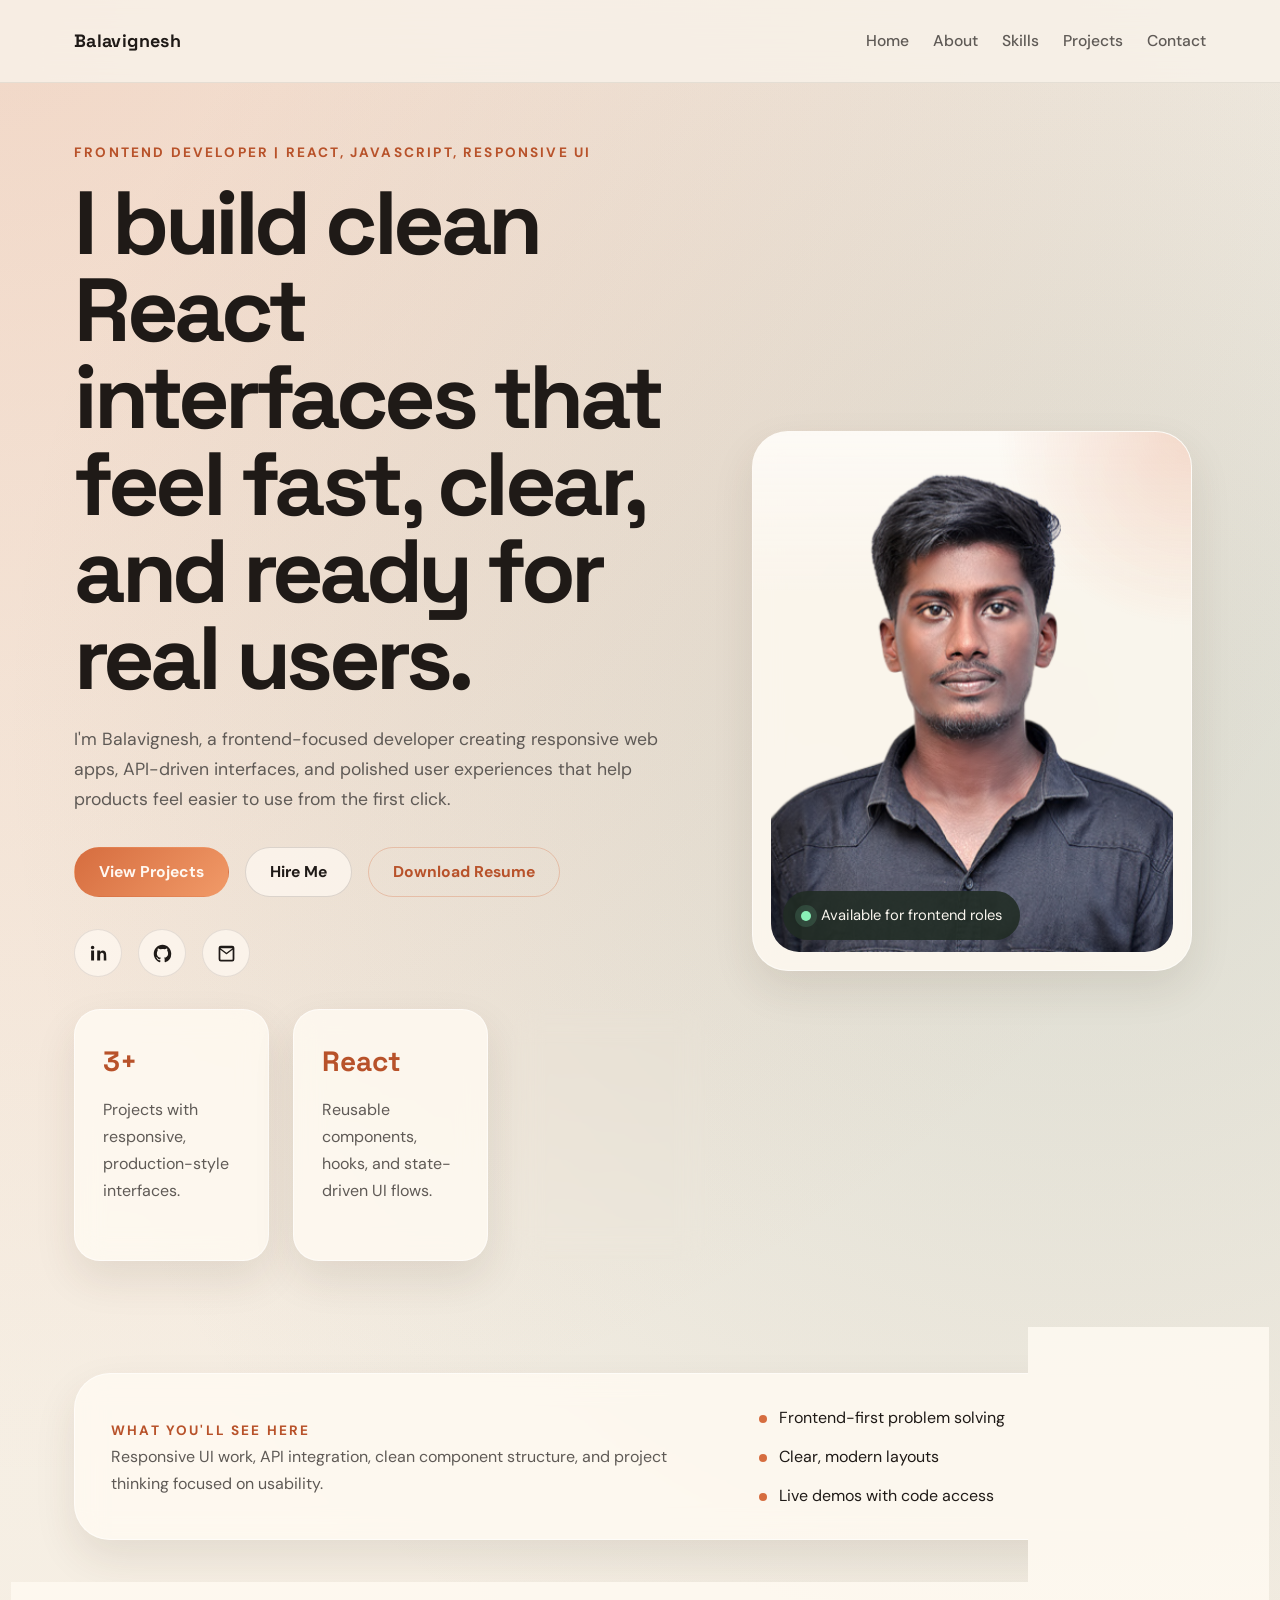
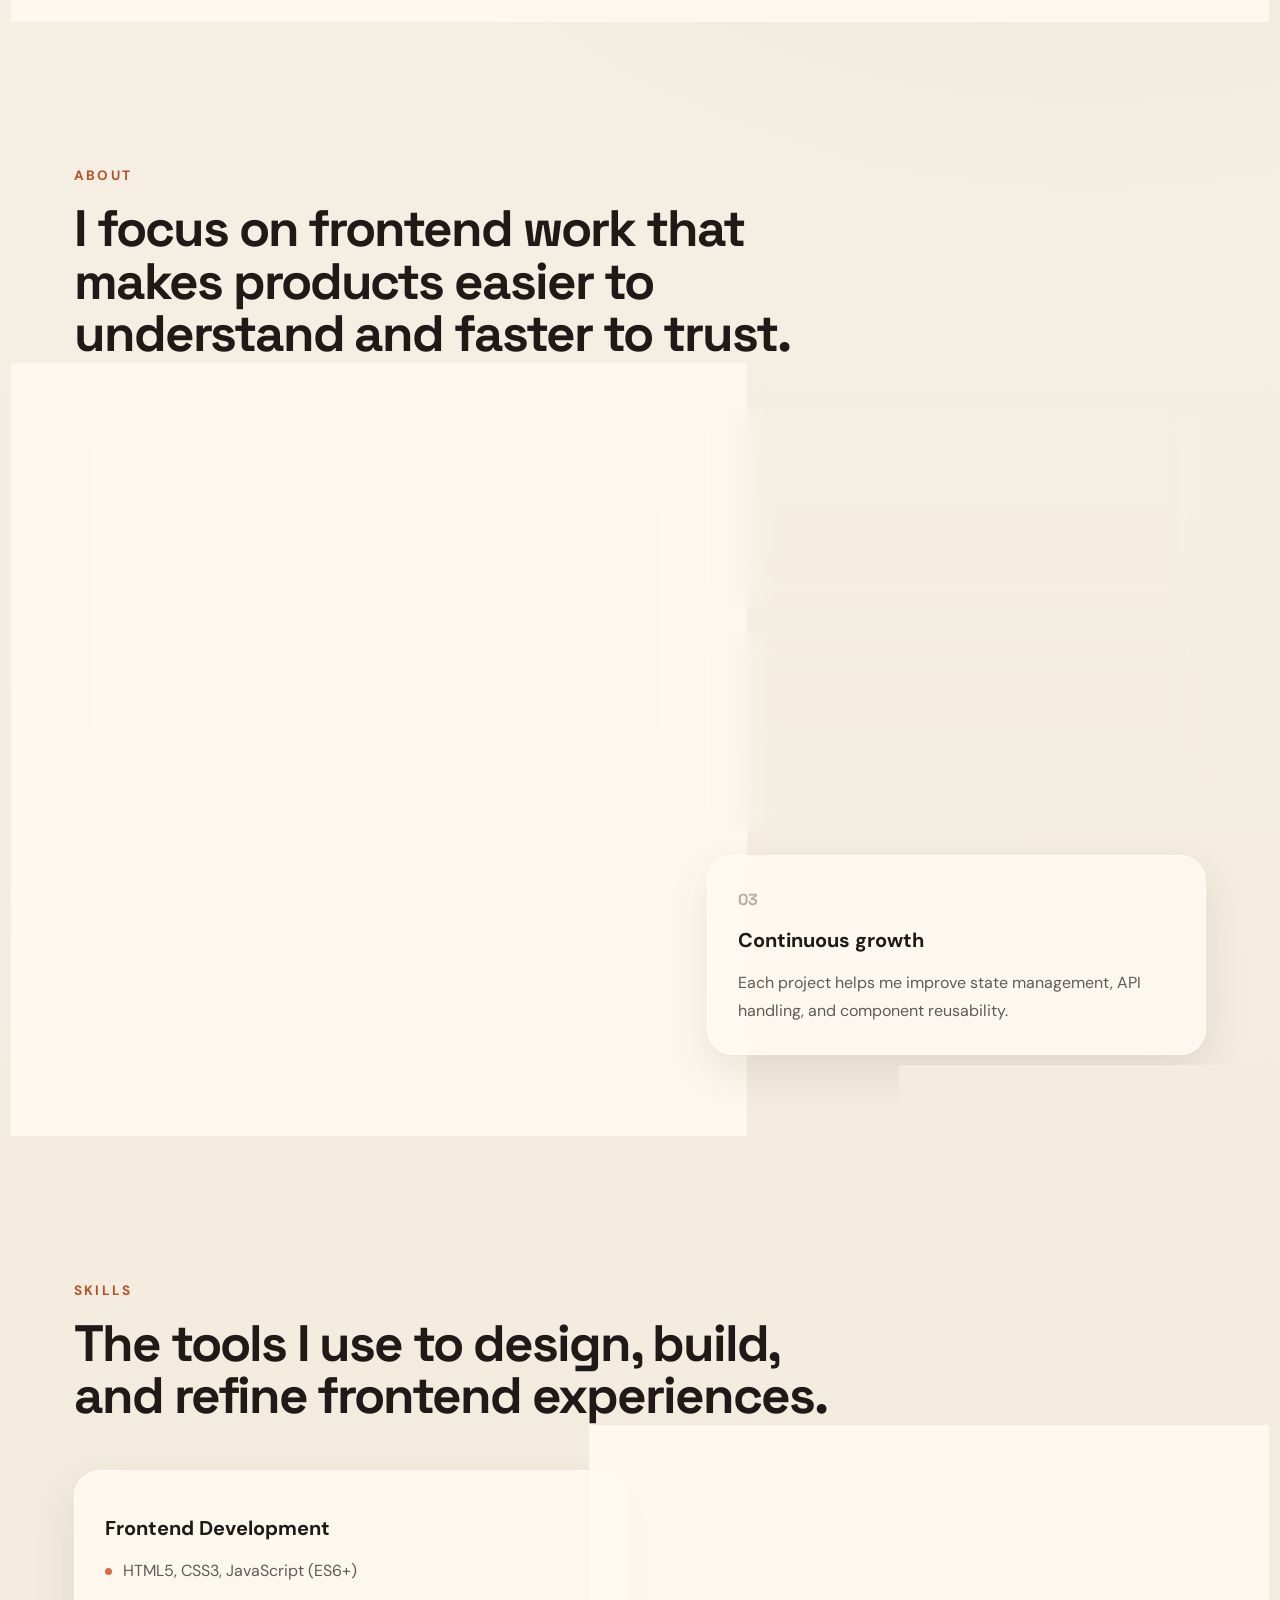
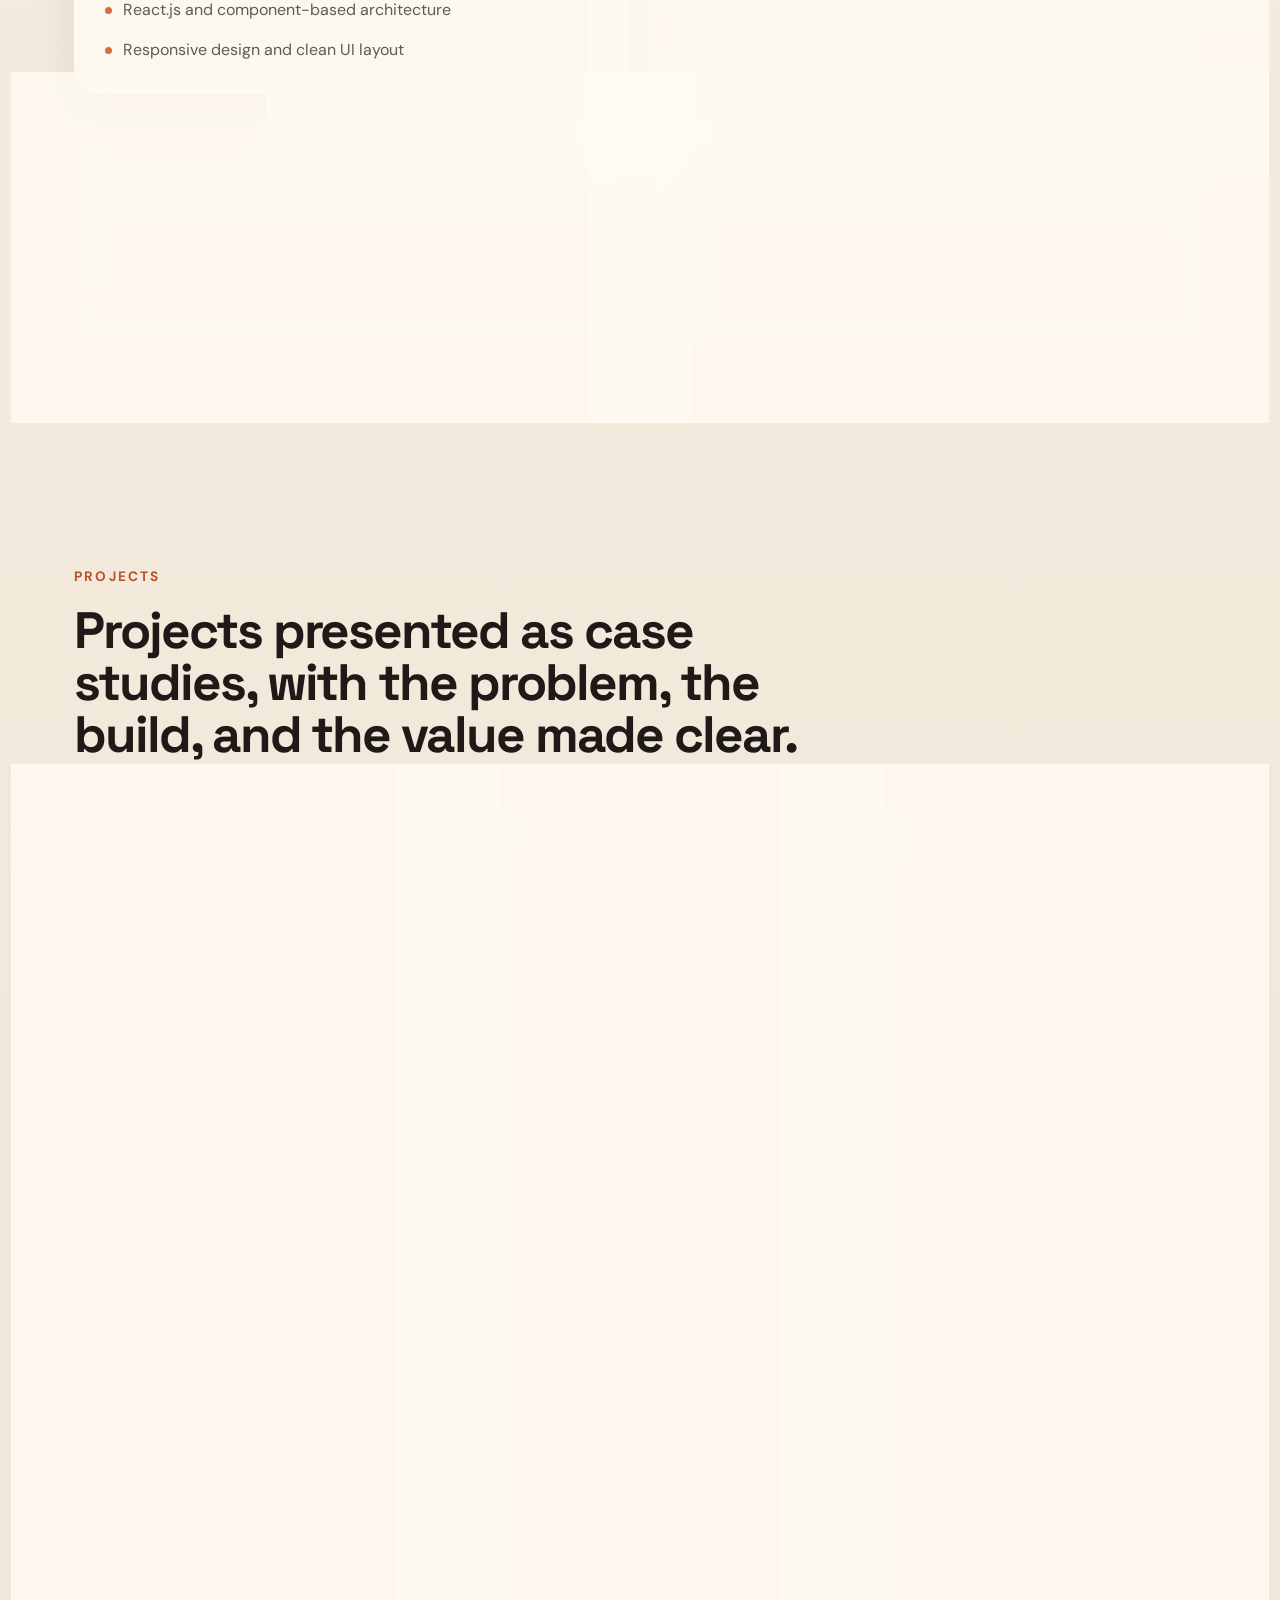
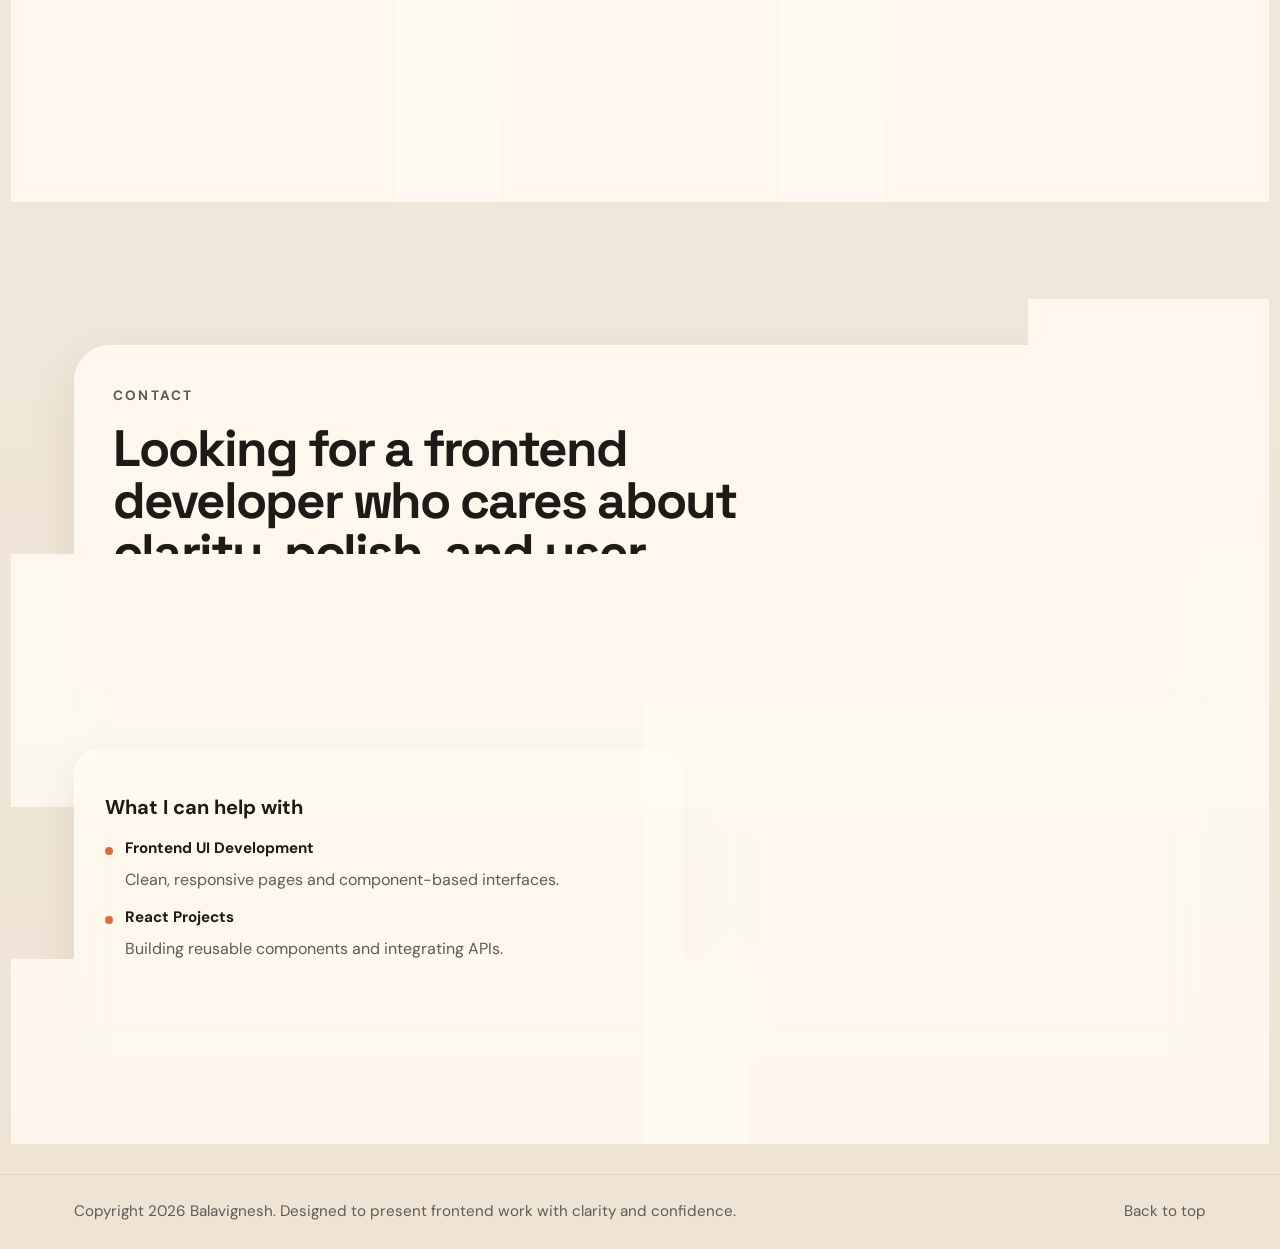
==== commit d6ae3da8: "feat: redesign portfolio layout" ====
--- a/index.html
+++ b/index.html
@@ -6,16 +6,15 @@
     <meta name="viewport" content="width=device-width, initial-scale=1">
     <meta
         name="description"
-        content="Balavignesh is a frontend-focused full stack developer building responsive, user-friendly web applications with React, JavaScript, Django, and modern web technologies."
+        content="Balavignesh is a frontend developer building responsive React interfaces, API-driven apps, and polished web experiences for modern teams."
     >
-    <title>Balavignesh | Frontend-Focused Full Stack Developer</title>
+    <title>Balavignesh | Frontend Developer Portfolio</title>
     <link rel="preconnect" href="https://fonts.googleapis.com">
     <link rel="preconnect" href="https://fonts.gstatic.com" crossorigin>
     <link
-        href="https://fonts.googleapis.com/css2?family=Poppins:wght@400;500;600;700&display=swap"
+        href="https://fonts.googleapis.com/css2?family=DM+Sans:wght@400;500;700&family=Space+Grotesk:wght@500;700&display=swap"
         rel="stylesheet"
     >
-    <link rel="stylesheet" href="https://unpkg.com/boxicons@2.1.4/css/boxicons.min.css">
     <link rel="stylesheet" href="main.css">
     <link rel="stylesheet" href="mobile.css">
     <script src="main.js" defer></script>
@@ -49,30 +48,28 @@
         <section class="hero section" id="hero">
             <div class="container hero-grid">
                 <div class="hero-copy reveal">
-                    <p class="eyebrow">Frontend-focused Full Stack Developer</p>
-                    <h1>Hi, I'm Balavignesh</h1>
+                    <p class="eyebrow">Frontend Developer | React, JavaScript, Responsive UI</p>
+                    <h1>I build clean React interfaces that feel fast, clear, and ready for real users.</h1>
                     <p class="hero-text">
-                        I build responsive, user-friendly web applications using React, JavaScript,
-                        and modern web technologies.
+                        I'm Balavignesh, a frontend-focused developer creating responsive web apps,
+                        API-driven interfaces, and polished user experiences that help products feel
+                        easier to use from the first click.
                     </p>
-                </div>
-                <div class="hero-visual reveal">
-                    <div class="portrait-frame">
-                        <img src="profile_pic.jpg" alt="Portrait of Balavignesh">
-                    </div>
-                </div>
-                <div class="hero-cta reveal">
                     <div class="hero-actions">
                         <a class="button button-primary" href="#projects">View Projects</a>
-                        <a class="button button-secondary" href="#contact">Contact Me</a>
+                        <a class="button button-secondary" href="#contact">Hire Me</a>
                         <a class="button button-ghost" href="Bala resume.pdf" download>Download Resume</a>
                     </div>
                     <div class="social-links" aria-label="Social links">
                         <a href="https://www.linkedin.com/in/balak7" target="_blank" rel="noreferrer" aria-label="LinkedIn">
-                            <i class="bx bxl-linkedin"></i>
+                            <svg viewBox="0 0 24 24" aria-hidden="true">
+                                <path d="M6.94 8.5H3.56V20h3.38V8.5ZM5.25 3A2.02 2.02 0 0 0 3.25 5c0 1.1.9 2 2 2s2-.9 2-2A2 2 0 0 0 5.25 3ZM20.75 13.03c0-3.08-1.64-4.5-3.84-4.5-1.77 0-2.56.97-3 1.65V8.5h-3.37c.04 1.1 0 11.5 0 11.5h3.37v-6.42c0-.35.03-.7.13-.95.28-.7.92-1.42 2-1.42 1.42 0 1.98 1.07 1.98 2.64V20H21c0-1.55-.25-6.97-.25-6.97Z"/>
+                            </svg>
                         </a>
                         <a href="https://github.com/bala-arsh" target="_blank" rel="noreferrer" aria-label="GitHub">
-                            <i class="bx bxl-github"></i>
+                            <svg viewBox="0 0 24 24" aria-hidden="true">
+                                <path d="M12 2C6.48 2 2 6.6 2 12.26c0 4.53 2.87 8.37 6.84 9.73.5.1.68-.22.68-.49 0-.24-.01-1.04-.01-1.88-2.78.62-3.37-1.2-3.37-1.2-.45-1.2-1.11-1.52-1.11-1.52-.9-.64.07-.63.07-.63 1 .08 1.53 1.06 1.53 1.06.88 1.57 2.32 1.12 2.88.86.09-.66.35-1.12.63-1.38-2.22-.26-4.56-1.15-4.56-5.1 0-1.13.39-2.06 1.03-2.79-.1-.26-.45-1.32.1-2.75 0 0 .84-.27 2.75 1.06A9.23 9.23 0 0 1 12 6.88c.85 0 1.7.12 2.5.36 1.9-1.33 2.74-1.06 2.74-1.06.55 1.43.2 2.49.1 2.75.64.73 1.03 1.66 1.03 2.79 0 3.96-2.34 4.84-4.57 5.1.36.32.68.94.68 1.9 0 1.37-.01 2.47-.01 2.8 0 .27.18.6.69.49A10.28 10.28 0 0 0 22 12.26C22 6.6 17.52 2 12 2Z"/>
+                            </svg>
                         </a>
                         <a
                             href="https://mail.google.com/mail/?view=cm&fs=1&to=balavignesh9642@gmail.com"
@@ -80,9 +77,54 @@
                             rel="noreferrer"
                             aria-label="Email"
                         >
-                            <i class="bx bx-envelope"></i>
+                            <svg viewBox="0 0 24 24" aria-hidden="true">
+                                <path d="M3 5.5A2.5 2.5 0 0 1 5.5 3h13A2.5 2.5 0 0 1 21 5.5v13a2.5 2.5 0 0 1-2.5 2.5h-13A2.5 2.5 0 0 1 3 18.5v-13Zm2.1.5 6.9 5.26L18.9 6H5.1Zm13.9 1.74-6.4 4.89a1 1 0 0 1-1.2 0L5 7.74V18.5c0 .28.22.5.5.5h13a.5.5 0 0 0 .5-.5V7.74Z"/>
+                            </svg>
                         </a>
                     </div>
+                </div>
+
+                <div class="hero-visual reveal">
+                    <div class="portrait-frame">
+                        <img src="profile_pic.jpg" alt="Portrait of Balavignesh">
+                        <div class="portrait-badge">
+                            <span class="badge-dot"></span>
+                            Available for frontend roles
+                        </div>
+                    </div>
+                </div>
+
+                <div class="hero-panel reveal">
+                    <div class="metric-grid">
+                        <article class="metric-card">
+                            <span class="metric-value">3+</span>
+                            <p>Projects with responsive, production-style interfaces.</p>
+                        </article>
+                        <article class="metric-card">
+                            <span class="metric-value">React</span>
+                            <p>Reusable components, hooks, and state-driven UI flows.</p>
+                        </article>
+                        <article class="metric-card">
+                            <span class="metric-value">API</span>
+                            <p>Hands-on experience building real data-driven experiences.</p>
+                        </article>
+                    </div>
+                </div>
+            </div>
+        </section>
+
+        <section class="section section-tight" aria-label="Portfolio highlights">
+            <div class="container">
+                <div class="highlight-strip reveal">
+                    <div>
+                        <span class="strip-label">What you'll see here</span>
+                        <p>Responsive UI work, API integration, clean component structure, and project thinking focused on usability.</p>
+                    </div>
+                    <ul class="highlight-list">
+                        <li>Frontend-first problem solving</li>
+                        <li>Clear, modern layouts</li>
+                        <li>Live demos with code access</li>
+                    </ul>
                 </div>
             </div>
         </section>
@@ -91,22 +133,44 @@
             <div class="container">
                 <div class="section-heading reveal">
                     <p class="section-label">About</p>
-                    <h2>Building useful interfaces with a frontend-first mindset.</h2>
-                </div>
-                <div class="about-panel reveal">
-                    <p>
-                        I'm a frontend-focused full stack developer with a strong interest in
-                        building clean, responsive, and user-friendly web applications.
-                    </p>
-                    <p>
-                        I have hands-on experience with HTML, CSS, JavaScript, React, and Django.
-                        I enjoy turning ideas into real-world projects and continuously improving my
-                        problem-solving and development skills.
-                    </p>
-                    <p>
-                        Currently, I'm focused on building scalable web applications and preparing
-                        for frontend developer roles.
-                    </p>
+                    <h2>I focus on frontend work that makes products easier to understand and faster to trust.</h2>
+                </div>
+                <div class="about-layout">
+                    <article class="about-panel reveal">
+                        <p>
+                            I enjoy turning ideas into polished interfaces with clear structure,
+                            responsive layouts, and thoughtful UI details. My goal is to build
+                            experiences that feel simple for users and maintainable for teams.
+                        </p>
+                        <p>
+                            I work across HTML, CSS, JavaScript, React, and Django, with a strong
+                            preference for frontend implementation, component-driven design, and
+                            API-powered interactions.
+                        </p>
+                        <p>
+                            Right now, I'm sharpening my frontend portfolio and looking for
+                            opportunities where I can contribute to real products, grow quickly, and
+                            ship useful user-facing features.
+                        </p>
+                    </article>
+
+                    <div class="about-points">
+                        <article class="info-card reveal">
+                            <span class="info-index">01</span>
+                            <h3>Frontend craft</h3>
+                            <p>Clean layout systems, responsive behavior, and UI polish that improves first impressions.</p>
+                        </article>
+                        <article class="info-card reveal">
+                            <span class="info-index">02</span>
+                            <h3>Product mindset</h3>
+                            <p>I present projects as solutions with goals, features, and user outcomes instead of just screenshots.</p>
+                        </article>
+                        <article class="info-card reveal">
+                            <span class="info-index">03</span>
+                            <h3>Continuous growth</h3>
+                            <p>Each project helps me improve state management, API handling, and component reusability.</p>
+                        </article>
+                    </div>
                 </div>
             </div>
         </section>
@@ -115,36 +179,39 @@
             <div class="container">
                 <div class="section-heading reveal">
                     <p class="section-label">Skills</p>
-                    <h2>Technologies I use to ship polished web experiences.</h2>
+                    <h2>The tools I use to design, build, and refine frontend experiences.</h2>
                 </div>
                 <div class="skills-grid">
                     <article class="skill-card reveal">
-                        <h3>Frontend</h3>
+                        <h3>Frontend Development</h3>
                         <ul>
                             <li>HTML5, CSS3, JavaScript (ES6+)</li>
-                            <li>React.js</li>
-                            <li>Bootstrap</li>
+                            <li>React.js and component-based architecture</li>
+                            <li>Responsive design and clean UI layout</li>
                         </ul>
                     </article>
                     <article class="skill-card reveal">
-                        <h3>Backend</h3>
+                        <h3>Application Logic</h3>
                         <ul>
-                            <li>Python</li>
-                            <li>Django</li>
+                            <li>Redux Toolkit and React hooks</li>
+                            <li>REST API integration</li>
+                            <li>State, loading, and error handling</li>
                         </ul>
                     </article>
                     <article class="skill-card reveal">
-                        <h3>Database</h3>
+                        <h3>Backend Awareness</h3>
                         <ul>
+                            <li>Python and Django fundamentals</li>
                             <li>Oracle SQL</li>
+                            <li>Understanding of full stack workflows</li>
                         </ul>
                     </article>
                     <article class="skill-card reveal">
-                        <h3>Tools</h3>
+                        <h3>Workflow</h3>
                         <ul>
-                            <li>Git</li>
-                            <li>GitHub</li>
+                            <li>Git and GitHub</li>
                             <li>VS Code</li>
+                            <li>Building projects with a portfolio-ready mindset</li>
                         </ul>
                     </article>
                 </div>
@@ -155,72 +222,101 @@
             <div class="container">
                 <div class="section-heading reveal">
                     <p class="section-label">Projects</p>
-                    <h2>Selected work that reflects my frontend and full stack skills.</h2>
+                    <h2>Projects presented as case studies, with the problem, the build, and the value made clear.</h2>
                 </div>
                 <div class="projects-grid">
+                    <article class="project-card project-card-featured reveal">
+                        <div class="project-topline">
+                            <span class="project-tag">Featured Project</span>
+                            <span class="project-number">01</span>
+                        </div>
+                        <h3>Minimart Ecommerce Frontend</h3>
+                        <p class="project-summary">
+                            A responsive shopping interface designed to make browsing products,
+                            checking offers, and managing the cart feel smooth across devices.
+                        </p>
+                        <div class="project-story">
+                            <div>
+                                <h4>Problem</h4>
+                                <p>Build an ecommerce experience that feels easy to scan, navigate, and use on smaller screens.</p>
+                            </div>
+                            <div>
+                                <h4>What I built</h4>
+                                <p>Reusable React components for product listings, cart interactions, offer sections, and product detail flows.</p>
+                            </div>
+                        </div>
+                        <ul class="project-points">
+                            <li>Responsive shopping interface with clean visual grouping</li>
+                            <li>Cart flow handled with React hooks and state updates</li>
+                            <li>Reusable UI sections for products, banners, and offers</li>
+                        </ul>
+                        <p class="tech-stack">Stack: React, JavaScript, CSS</p>
+                        <div class="project-actions">
+                            <a class="button button-primary" href="https://bala-arsh.github.io/Minimart/" aria-label="Minimart live demo">Live Demo</a>
+                            <a class="button button-ghost" href="https://github.com/bala-arsh/Minimart" aria-label="Minimart GitHub repository">View Code</a>
+                        </div>
+                    </article>
 
                     <article class="project-card reveal">
                         <div class="project-topline">
-                            <span class="project-tag">Frontend</span>
-                            <span class="project-number">01</span>
-                        </div>
-                        <h3>Ecommerce Frontend (Minimart)</h3>
-                        <p>
-                            A clean React e-commerce frontend built for responsive shopping and a
-                            smooth user experience.
-                        </p>
+                            <span class="project-tag">API Project</span>
+                            <span class="project-number">02</span>
+                        </div>
+                        <h3>GitHub Profile Viewer</h3>
+                        <p class="project-summary">
+                            A React app that helps users search GitHub profiles and quickly inspect
+                            repositories through a simple data-first interface.
+                        </p>
+                        <div class="project-story">
+                            <div>
+                                <h4>Problem</h4>
+                                <p>Make GitHub user data easier to explore without jumping across multiple pages.</p>
+                            </div>
+                            <div>
+                                <h4>What I built</h4>
+                                <p>Search, profile display, repo listing, and loading states powered by the GitHub REST API.</p>
+                            </div>
+                        </div>
                         <ul class="project-points">
-                            <li>Built product listing and cart flows with React.</li>
-                            <li>Used React hooks to manage cart state and UI updates.</li>
-                            <li>Created reusable components for product details and offers.</li>
-                        </ul>
-                        <p class="tech-stack">Tech: React, JavaScript, CSS</p>
+                            <li>Integrated live API data with clear loading and error states</li>
+                            <li>Used Redux Toolkit for predictable state management</li>
+                            <li>Structured the UI into reusable components for easier scaling</li>
+                        </ul>
+                        <p class="tech-stack">Stack: React, Redux Toolkit, GitHub REST API</p>
                         <div class="project-actions">
-                            <a class="button button-secondary" href="https://bala-arsh.github.io/Minimart/" aria-label="Ecommerce Frontend Minimart live demo">Live Demo</a>
-                            <a class="button button-ghost" href="https://github.com/bala-arsh/Minimart" aria-label="Ecommerce Frontend Minimart GitHub repository">GitHub</a>
+                            <a class="button button-primary" href="https://bala-arsh.github.io/GitHub-profile-viewer-Reactapp/" aria-label="GitHub Profile Viewer live demo">Live Demo</a>
+                            <a class="button button-ghost" href="https://github.com/bala-arsh/GitHub-profile-viewer-Reactapp" aria-label="GitHub Profile Viewer GitHub repository">View Code</a>
                         </div>
                     </article>
 
                     <article class="project-card reveal">
                         <div class="project-topline">
-                            <span class="project-tag">API App</span>
-                            <span class="project-number">02</span>
-                        </div>
-                        <h3>GitHub Profile Viewer</h3>
-                        <p>
-                            A React app for searching GitHub users and exploring profile and
-                            repository data in a simple interface.
-                        </p>
+                            <span class="project-tag">Personal Brand</span>
+                            <span class="project-number">03</span>
+                        </div>
+                        <h3>Portfolio Website</h3>
+                        <p class="project-summary">
+                            A personal portfolio focused on presenting my work with stronger
+                            structure, clearer messaging, and a more professional visual identity.
+                        </p>
+                        <div class="project-story">
+                            <div>
+                                <h4>Problem</h4>
+                                <p>Most beginner portfolios list projects but do not communicate value fast enough to recruiters.</p>
+                            </div>
+                            <div>
+                                <h4>What I built</h4>
+                                <p>A sharper hero section, storytelling-based project cards, and a layout built to improve first impressions.</p>
+                            </div>
+                        </div>
                         <ul class="project-points">
-                            <li>Integrated the GitHub REST API for live profile search.</li>
-                            <li>Used Redux Toolkit for state, loading, and error handling.</li>
-                            <li>Built reusable components with conditional rendering.</li>
-                        </ul>
-                        <p class="tech-stack">Tech: React, Redux Toolkit, GitHub REST API</p>
+                            <li>Improved hierarchy, spacing, and clearer calls to action</li>
+                            <li>Used sections that explain strengths and project context</li>
+                            <li>Designed to feel more like a candidate brand than a practice page</li>
+                        </ul>
+                        <p class="tech-stack">Stack: HTML, CSS, JavaScript</p>
                         <div class="project-actions">
-                            <a class="button button-secondary" href="https://bala-arsh.github.io/GitHub-profile-viewer-Reactapp/" aria-label="GitHub Profile Viewer live demo">Live Demo</a>
-                            <a class="button button-ghost" href="https://github.com/bala-arsh/GitHub-profile-viewer-Reactapp" aria-label="GitHub Profile Viewer GitHub repository">GitHub</a>
-                        </div>
-                    </article>
-
-                    <article class="project-card reveal">
-                        <div class="project-topline">
-                            <span class="project-tag">Personal Site</span>
-                            <span class="project-number">03</span>
-                        </div>
-                        <h3>Portfolio Website</h3>
-                        <p>
-                            A personal portfolio website to showcase my projects and skills with a
-                            clean, responsive user experience.
-                        </p>
-                        <ul class="project-points">
-                            <li>Responsive design</li>
-                            <li>Clean UI layout</li>
-                            <li>Smooth navigation</li>
-                        </ul>
-                        <p class="tech-stack">Tech: HTML, CSS, JavaScript</p>
-                        <div class="project-actions project-actions-center">
-                            <a class="button button-ghost" href="https://github.com/bala-arsh/portfolio-" aria-label="Portfolio Website GitHub repository">GitHub</a>
+                            <a class="button button-ghost" href="https://github.com/bala-arsh/portfolio-" aria-label="Portfolio GitHub repository">View Code</a>
                         </div>
                     </article>
                 </div>
@@ -229,19 +325,42 @@
 
         <section class="section" id="contact">
             <div class="container">
-                <div class="section-heading reveal">
-                    <p class="section-label">Contact</p>
-                    <h2>I'm open to frontend developer opportunities and collaborations.</h2>
-                </div>
+                <div class="contact-banner reveal">
+                    <div class="contact-copy">
+                        <p class="section-label">Contact</p>
+                        <h2>Looking for a frontend developer who cares about clarity, polish, and user experience.</h2>
+                        <p>
+                            If you're hiring for a frontend role or want to discuss a project, I'd
+                            love to connect and share more about my work.
+                        </p>
+                    </div>
+                    <div class="contact-actions">
+                        <a class="button button-primary" href="https://mail.google.com/mail/?view=cm&fs=1&to=balavignesh9642@gmail.com" target="_blank" rel="noreferrer">Email Me</a>
+                        <a class="button button-secondary" href="https://www.linkedin.com/in/balak7" target="_blank" rel="noreferrer">LinkedIn</a>
+                    </div>
+                </div>
+
                 <div class="contact-grid">
-                    <div class="contact-card reveal">
-                        <h3>Let's connect</h3>
-                        <p>
-                            If you'd like to discuss a role, project, or collaboration, feel free
-                            to reach out through any of the channels below.
-                        </p>
-                    </div>
-                    <div class="contact-card reveal">
+                    <article class="contact-card reveal">
+                        <h3>What I can help with</h3>
+                        <ul class="contact-list">
+                            <li>
+                                <span>Frontend UI Development</span>
+                                Clean, responsive pages and component-based interfaces.
+                            </li>
+                            <li>
+                                <span>React Projects</span>
+                                Building reusable components and integrating APIs.
+                            </li>
+                            <li>
+                                <span>Portfolio or Product UI Improvements</span>
+                                Better layout hierarchy, storytelling, and user-facing polish.
+                            </li>
+                        </ul>
+                    </article>
+
+                    <article class="contact-card reveal">
+                        <h3>Reach out</h3>
                         <ul class="contact-list">
                             <li>
                                 <span>Email</span>
@@ -266,7 +385,7 @@
                                 </a>
                             </li>
                         </ul>
-                    </div>
+                    </article>
                 </div>
             </div>
         </section>
@@ -274,7 +393,7 @@
 
     <footer class="site-footer">
         <div class="container footer-shell">
-            <p>Copyright 2026 Balavignesh. Built for clean, responsive web experiences.</p>
+            <p>Copyright 2026 Balavignesh. Designed to present frontend work with clarity and confidence.</p>
             <a href="#hero" aria-label="Back to top">Back to top</a>
         </div>
     </footer>
--- a/main.css
+++ b/main.css
@@ -1,25 +1,30 @@
 :root {
-    --bg: #09111f;
-    --bg-soft: #101a2d;
-    --panel: rgba(16, 26, 45, 0.78);
-    --panel-strong: #13213b;
-    --text: #f4f7fb;
-    --muted: #aab7cf;
-    --accent: #63e6be;
-    --accent-strong: #2dd4bf;
-    --border: rgba(170, 183, 207, 0.14);
-    --shadow: 0 20px 60px rgba(0, 0, 0, 0.32);
-    --radius-lg: 32px;
+    --bg: #f5efe4;
+    --bg-strong: #e9decb;
+    --surface: rgba(255, 250, 242, 0.82);
+    --surface-strong: #fffaf2;
+    --surface-dark: #1f2937;
+    --text: #1f1a17;
+    --muted: #5f5a56;
+    --muted-soft: #7d756f;
+    --accent: #d66d3f;
+    --accent-strong: #b8522a;
+    --accent-soft: rgba(214, 109, 63, 0.14);
+    --line: rgba(31, 26, 23, 0.12);
+    --shadow-lg: 0 28px 80px rgba(73, 48, 33, 0.14);
+    --shadow-md: 0 18px 42px rgba(73, 48, 33, 0.1);
+    --radius-xl: 36px;
+    --radius-lg: 26px;
     --radius-md: 20px;
     --radius-sm: 14px;
     --space-1: 8px;
     --space-2: 16px;
     --space-3: 24px;
     --space-4: 32px;
-    --space-5: 40px;
-    --space-6: 48px;
-    --space-7: 64px;
-    --container: 1120px;
+    --space-5: 48px;
+    --space-6: 64px;
+    --space-7: 88px;
+    --container: 1180px;
 }
 
 * {
@@ -34,11 +39,11 @@
 
 body {
     background:
-        radial-gradient(circle at top left, rgba(99, 230, 190, 0.2), transparent 28%),
-        radial-gradient(circle at 85% 10%, rgba(45, 212, 191, 0.14), transparent 22%),
-        linear-gradient(180deg, #09111f 0%, #0d1627 100%);
+        radial-gradient(circle at top left, rgba(214, 109, 63, 0.2), transparent 24%),
+        radial-gradient(circle at 85% 12%, rgba(95, 125, 111, 0.18), transparent 20%),
+        linear-gradient(180deg, #f8f2e9 0%, #f3ebde 52%, #efe4d4 100%);
     color: var(--text);
-    font-family: "Poppins", sans-serif;
+    font-family: "DM Sans", sans-serif;
     line-height: 1.7;
     min-width: 320px;
     overflow-x: hidden;
@@ -74,10 +79,14 @@
     position: relative;
 }
 
+.section-tight {
+    padding-top: 0;
+}
+
 .site-header {
     backdrop-filter: blur(18px);
-    background: rgba(9, 17, 31, 0.76);
-    border-bottom: 1px solid rgba(170, 183, 207, 0.08);
+    background: rgba(248, 242, 233, 0.82);
+    border-bottom: 1px solid rgba(31, 26, 23, 0.08);
     left: 0;
     position: sticky;
     top: 0;
@@ -90,13 +99,21 @@
     display: flex;
     gap: var(--space-3);
     justify-content: space-between;
-    min-height: 80px;
+    min-height: 82px;
+}
+
+.brand,
+.hero h1,
+.section-heading h2,
+.project-card h3,
+.contact-banner h2 {
+    font-family: "Space Grotesk", sans-serif;
 }
 
 .brand {
-    font-size: 1.15rem;
+    font-size: 1.12rem;
     font-weight: 700;
-    letter-spacing: 0.04em;
+    letter-spacing: 0.02em;
 }
 
 .site-nav {
@@ -108,6 +125,7 @@
 .site-nav a {
     color: var(--muted);
     font-size: 0.98rem;
+    font-weight: 500;
     position: relative;
     transition: color 180ms ease;
 }
@@ -154,58 +172,74 @@
 }
 
 .hero {
-    padding-top: 72px;
+    padding-top: 58px;
 }
 
 .hero-grid {
     align-items: center;
     display: grid;
-    gap: var(--space-5);
+    gap: var(--space-4);
+    grid-template-columns: minmax(0, 1.15fr) minmax(320px, 0.85fr);
     grid-template-areas:
         "copy visual"
-        "cta visual";
-    grid-template-columns: 1.2fr 0.8fr;
-    min-height: calc(100vh - 80px);
+        "panel visual";
+    min-height: calc(100vh - 82px);
 }
 
 .hero-copy {
     grid-area: copy;
+    max-width: 700px;
+}
+
+.hero-panel {
+    grid-area: panel;
+}
+
+.hero-visual {
+    display: flex;
+    grid-area: visual;
+    justify-content: center;
+}
+
+.eyebrow,
+.section-label,
+.strip-label {
+    color: var(--accent-strong);
+    font-size: 0.85rem;
+    font-weight: 700;
+    letter-spacing: 0.16em;
+    text-transform: uppercase;
 }
 
 .eyebrow,
 .section-label {
-    color: var(--accent);
-    font-size: 0.9rem;
-    font-weight: 600;
-    letter-spacing: 0.12em;
     margin-bottom: var(--space-2);
-    text-transform: uppercase;
 }
 
 .hero h1 {
-    font-size: clamp(2.6rem, 7vw, 4.9rem);
-    letter-spacing: -0.04em;
-    line-height: 1.05;
-    max-width: 10ch;
+    font-size: clamp(3rem, 7vw, 5.6rem);
+    letter-spacing: -0.05em;
+    line-height: 0.97;
+    max-width: 11ch;
 }
 
 .hero-text {
     color: var(--muted);
-    font-size: 1.05rem;
+    font-size: 1.1rem;
     margin-top: var(--space-3);
-    max-width: 60ch;
+    max-width: 59ch;
 }
 
 .hero-actions,
-.project-actions {
+.project-actions,
+.contact-actions {
     display: flex;
     flex-wrap: wrap;
     gap: var(--space-2);
+}
+
+.hero-actions {
     margin-top: var(--space-4);
-}
-
-.project-actions-center {
-    justify-content: center;
 }
 
 .button {
@@ -213,11 +247,11 @@
     border: 1px solid transparent;
     border-radius: 999px;
     display: inline-flex;
-    font-size: 0.96rem;
-    font-weight: 600;
+    font-size: 0.98rem;
+    font-weight: 700;
     justify-content: center;
-    min-height: 48px;
-    padding: 0 22px;
+    min-height: 50px;
+    padding: 0 24px;
     transition:
         transform 180ms ease,
         box-shadow 180ms ease,
@@ -228,25 +262,25 @@
 
 .button:hover,
 .button:focus-visible {
-    box-shadow: 0 16px 30px rgba(0, 0, 0, 0.22);
+    box-shadow: 0 16px 30px rgba(97, 64, 42, 0.16);
     transform: translateY(-2px);
 }
 
 .button-primary {
-    background: linear-gradient(135deg, var(--accent) 0%, var(--accent-strong) 100%);
-    color: #04111d;
+    background: linear-gradient(135deg, var(--accent) 0%, #f19a68 100%);
+    color: #fff8f1;
 }
 
 .button-secondary {
-    background: rgba(255, 255, 255, 0.04);
-    border-color: rgba(170, 183, 207, 0.2);
+    background: rgba(255, 250, 242, 0.7);
+    border-color: rgba(31, 26, 23, 0.14);
     color: var(--text);
 }
 
 .button-ghost {
     background: transparent;
-    border-color: rgba(99, 230, 190, 0.32);
-    color: var(--accent);
+    border-color: rgba(214, 109, 63, 0.3);
+    color: var(--accent-strong);
 }
 
 .social-links {
@@ -257,12 +291,12 @@
 
 .social-links a {
     align-items: center;
-    background: rgba(255, 255, 255, 0.04);
-    border: 1px solid rgba(170, 183, 207, 0.16);
+    background: rgba(255, 250, 242, 0.7);
+    border: 1px solid rgba(31, 26, 23, 0.1);
     border-radius: 50%;
     color: var(--text);
     display: inline-flex;
-    font-size: 1.25rem;
+    font-size: 1.2rem;
     height: 48px;
     justify-content: center;
     transition:
@@ -273,42 +307,50 @@
     width: 48px;
 }
 
+.social-links svg {
+    fill: currentColor;
+    height: 21px;
+    width: 21px;
+}
+
 .social-links a:hover,
 .social-links a:focus-visible {
-    background: rgba(99, 230, 190, 0.12);
-    border-color: rgba(99, 230, 190, 0.4);
-    color: var(--accent);
+    background: var(--accent-soft);
+    border-color: rgba(214, 109, 63, 0.35);
+    color: var(--accent-strong);
     transform: translateY(-3px);
 }
 
-.hero-visual {
-    display: flex;
-    grid-area: visual;
-    justify-content: center;
-}
-
-.hero-cta {
-    grid-area: cta;
+.portrait-frame,
+.highlight-strip,
+.about-panel,
+.info-card,
+.skill-card,
+.project-card,
+.contact-card,
+.contact-banner,
+.metric-card {
+    backdrop-filter: blur(14px);
+    background: var(--surface);
+    border: 1px solid rgba(255, 255, 255, 0.55);
+    box-shadow: var(--shadow-md);
 }
 
 .portrait-frame {
+    border-radius: var(--radius-xl);
+    max-width: 440px;
+    overflow: hidden;
+    padding: 18px;
+    position: relative;
+    width: 100%;
+}
+
+.portrait-frame::before {
     background:
-        linear-gradient(145deg, rgba(99, 230, 190, 0.2), rgba(255, 255, 255, 0.02)),
-        rgba(16, 26, 45, 0.9);
-    border: 1px solid rgba(170, 183, 207, 0.18);
-    border-radius: 36px;
-    box-shadow: var(--shadow);
-    overflow: hidden;
-    padding: var(--space-2);
-    position: relative;
-    width: min(420px, 100%);
-}
-
-.portrait-frame::before {
-    background: linear-gradient(180deg, rgba(99, 230, 190, 0.36), transparent);
+        radial-gradient(circle at top right, rgba(214, 109, 63, 0.24), transparent 28%),
+        linear-gradient(180deg, rgba(255, 255, 255, 0.5), transparent 30%);
     content: "";
     inset: 0;
-    opacity: 0.8;
     pointer-events: none;
     position: absolute;
 }
@@ -321,61 +363,157 @@
     width: 100%;
 }
 
+.portrait-badge {
+    align-items: center;
+    background: rgba(32, 44, 36, 0.88);
+    border-radius: 999px;
+    bottom: 30px;
+    color: #f9f5ed;
+    display: inline-flex;
+    font-size: 0.92rem;
+    gap: 10px;
+    left: 30px;
+    padding: 12px 18px;
+    position: absolute;
+}
+
+.badge-dot {
+    background: #89f0b7;
+    border-radius: 50%;
+    box-shadow: 0 0 0 6px rgba(137, 240, 183, 0.14);
+    height: 10px;
+    width: 10px;
+}
+
+.metric-grid {
+    display: grid;
+    gap: var(--space-3);
+    grid-template-columns: repeat(3, minmax(0, 1fr));
+}
+
+.metric-card {
+    border-radius: var(--radius-lg);
+    padding: 28px;
+}
+
+.metric-value {
+    color: var(--accent-strong);
+    display: block;
+    font-family: "Space Grotesk", sans-serif;
+    font-size: 1.75rem;
+    font-weight: 700;
+    margin-bottom: 10px;
+}
+
+.metric-card p,
+.highlight-strip p,
+.about-panel p,
+.info-card p,
+.skill-card li,
+.project-card p,
+.project-story p,
+.contact-card p,
+.contact-list li,
+.contact-banner p,
+.site-footer {
+    color: var(--muted);
+}
+
+.highlight-strip {
+    align-items: center;
+    border-radius: var(--radius-xl);
+    display: grid;
+    gap: var(--space-4);
+    grid-template-columns: minmax(0, 1.2fr) minmax(0, 0.8fr);
+    padding: 30px 36px;
+}
+
+.highlight-list {
+    display: grid;
+    gap: 12px;
+}
+
+.highlight-list li,
+.contact-list li {
+    position: relative;
+    padding-left: 20px;
+}
+
+.highlight-list li::before,
+.contact-list li::before {
+    color: var(--accent);
+    content: "";
+    height: 8px;
+    left: 0;
+    position: absolute;
+    top: 11px;
+    width: 8px;
+    border-radius: 50%;
+    background: currentColor;
+}
+
 .section-heading {
     margin-bottom: var(--space-5);
-    max-width: 720px;
-}
-
-.section-heading h2 {
-    font-size: clamp(2rem, 4vw, 3.2rem);
-    letter-spacing: -0.03em;
-    line-height: 1.12;
-}
-
-.about-panel,
+    max-width: 760px;
+}
+
+.section-heading h2,
+.contact-banner h2 {
+    font-size: clamp(2.1rem, 4vw, 3.6rem);
+    letter-spacing: -0.04em;
+    line-height: 1.02;
+}
+
+.about-layout,
+.contact-grid {
+    display: grid;
+    gap: var(--space-3);
+    grid-template-columns: minmax(0, 1.1fr) minmax(0, 0.9fr);
+}
+
+.about-panel {
+    border-radius: var(--radius-xl);
+    display: grid;
+    gap: var(--space-3);
+    padding: 38px;
+}
+
+.about-points {
+    display: grid;
+    gap: var(--space-3);
+}
+
+.info-card,
 .skill-card,
 .project-card,
 .contact-card {
-    background: var(--panel);
-    border: 1px solid var(--border);
-    border-radius: var(--radius-md);
-    box-shadow: var(--shadow);
-    backdrop-filter: blur(14px);
-}
-
-.about-panel {
-    display: grid;
-    gap: var(--space-3);
-    padding: var(--space-5);
-}
-
-.about-panel p {
-    color: var(--muted);
-    max-width: 72ch;
-}
-
-.skills-grid,
-.projects-grid,
-.contact-grid {
-    display: grid;
-    gap: var(--space-3);
-}
-
-.skills-grid {
-    grid-template-columns: repeat(4, minmax(0, 1fr));
-}
-
-.skill-card,
-.project-card,
-.contact-card {
-    padding: var(--space-4);
-}
-
+    border-radius: var(--radius-lg);
+    padding: 30px;
+}
+
+.info-index,
+.project-number {
+    color: rgba(31, 26, 23, 0.34);
+    font-family: "Space Grotesk", sans-serif;
+    font-weight: 700;
+}
+
+.info-card h3,
 .skill-card h3,
 .project-card h3,
 .contact-card h3 {
-    font-size: 1.15rem;
-    margin-bottom: var(--space-2);
+    font-size: 1.25rem;
+    margin: 10px 0 12px;
+}
+
+.skills-grid,
+.projects-grid {
+    display: grid;
+    gap: var(--space-3);
+}
+
+.skills-grid {
+    grid-template-columns: repeat(2, minmax(0, 1fr));
 }
 
 .skill-card ul,
@@ -386,18 +524,22 @@
 }
 
 .skill-card li,
-.project-points li,
-.contact-list li,
-.contact-card p,
-.project-card p {
-    color: var(--muted);
+.project-points li {
+    padding-left: 18px;
+    position: relative;
 }
 
 .skill-card li::before,
 .project-points li::before {
     color: var(--accent);
-    content: "-";
-    margin-right: 10px;
+    content: "";
+    height: 7px;
+    left: 0;
+    position: absolute;
+    top: 11px;
+    width: 7px;
+    border-radius: 50%;
+    background: currentColor;
 }
 
 .projects-grid {
@@ -411,15 +553,21 @@
     min-height: 100%;
     transition:
         transform 220ms ease,
-        border-color 220ms ease,
-        box-shadow 220ms ease;
+        box-shadow 220ms ease,
+        border-color 220ms ease;
 }
 
 .project-card:hover,
 .project-card:focus-within {
-    border-color: rgba(99, 230, 190, 0.35);
-    box-shadow: 0 26px 60px rgba(0, 0, 0, 0.36);
-    transform: scale(1.02);
+    border-color: rgba(214, 109, 63, 0.3);
+    box-shadow: var(--shadow-lg);
+    transform: translateY(-6px);
+}
+
+.project-card-featured {
+    background:
+        linear-gradient(180deg, rgba(214, 109, 63, 0.08), transparent 40%),
+        var(--surface);
 }
 
 .project-topline {
@@ -428,54 +576,67 @@
     justify-content: space-between;
 }
 
-.project-tag,
-.project-number {
-    font-size: 0.82rem;
-    font-weight: 600;
-}
-
 .project-tag {
-    background: rgba(99, 230, 190, 0.12);
-    border: 1px solid rgba(99, 230, 190, 0.2);
+    background: var(--accent-soft);
     border-radius: 999px;
-    color: var(--accent);
-    padding: 6px 12px;
-}
-
-.project-number {
-    color: rgba(244, 247, 251, 0.4);
+    color: var(--accent-strong);
+    font-size: 0.8rem;
+    font-weight: 700;
+    padding: 7px 12px;
+}
+
+.project-summary {
+    font-size: 1rem;
+}
+
+.project-story {
+    border-top: 1px solid var(--line);
+    border-bottom: 1px solid var(--line);
+    display: grid;
+    gap: var(--space-2);
+    margin: 6px 0;
+    padding: 18px 0;
+}
+
+.project-story h4 {
+    color: var(--text);
+    font-size: 0.95rem;
+    margin-bottom: 4px;
 }
 
 .tech-stack {
     color: var(--text);
-    font-weight: 500;
+    font-weight: 700;
     margin-top: auto;
 }
 
-.contact-grid {
-    grid-template-columns: 0.9fr 1.1fr;
-}
-
-.contact-list li {
-    border-bottom: 1px solid rgba(170, 183, 207, 0.12);
-    padding-bottom: var(--space-2);
-}
-
-.contact-list li:last-child {
-    border-bottom: 0;
-    padding-bottom: 0;
+.contact-banner {
+    align-items: end;
+    border-radius: var(--radius-xl);
+    display: grid;
+    gap: var(--space-4);
+    grid-template-columns: minmax(0, 1.2fr) auto;
+    margin-bottom: var(--space-3);
+    padding: 38px;
+}
+
+.contact-copy {
+    max-width: 720px;
+}
+
+.contact-card {
+    min-height: 100%;
 }
 
 .contact-list span {
     color: var(--text);
     display: block;
     font-size: 0.95rem;
-    font-weight: 600;
+    font-weight: 700;
     margin-bottom: 4px;
 }
 
 .contact-list a {
-    color: var(--muted);
     transition: color 180ms ease;
     word-break: break-word;
 }
@@ -484,39 +645,44 @@
 .contact-list a:focus-visible,
 .site-footer a:hover,
 .site-footer a:focus-visible {
-    color: var(--accent);
+    color: var(--accent-strong);
 }
 
 .site-footer {
-    border-top: 1px solid rgba(170, 183, 207, 0.08);
+    border-top: 1px solid rgba(31, 26, 23, 0.08);
+    font-size: 0.95rem;
     padding: var(--space-3) 0;
 }
 
 .footer-shell {
     align-items: center;
-    color: var(--muted);
     display: flex;
-    font-size: 0.95rem;
     gap: var(--space-2);
     justify-content: space-between;
 }
 
 .reveal {
+    opacity: 1;
+    transform: translateY(0);
+}
+
+.js-enabled .reveal {
     opacity: 0;
     transform: translateY(30px);
     transition: opacity 600ms ease, transform 600ms ease;
 }
 
-.reveal.is-visible {
+.js-enabled .reveal.is-visible {
     opacity: 1;
     transform: translateY(0);
 }
 
-@media (max-width: 980px) {
+@media (max-width: 1080px) {
     .hero-grid,
-    .skills-grid,
-    .projects-grid,
-    .contact-grid {
+    .about-layout,
+    .contact-grid,
+    .contact-banner,
+    .highlight-strip {
         grid-template-columns: 1fr;
     }
 
@@ -524,19 +690,12 @@
         grid-template-areas:
             "copy"
             "visual"
-            "cta";
-    }
-
-    .hero {
-        padding-top: 40px;
-    }
-
-    .hero-grid {
+            "panel";
         min-height: auto;
     }
 
-    .portrait-frame {
-        max-width: 380px;
+    .projects-grid {
+        grid-template-columns: 1fr 1fr;
     }
 }
 
@@ -556,10 +715,10 @@
     }
 
     .site-nav {
-        background: rgba(9, 17, 31, 0.96);
-        border: 1px solid rgba(170, 183, 207, 0.12);
+        background: rgba(248, 242, 233, 0.98);
+        border: 1px solid rgba(31, 26, 23, 0.1);
         border-radius: 24px;
-        box-shadow: var(--shadow);
+        box-shadow: var(--shadow-md);
         flex-direction: column;
         gap: var(--space-2);
         padding: 88px var(--space-3) var(--space-3);
@@ -594,8 +753,15 @@
         transform: translateY(-8px) rotate(-45deg);
     }
 
+    .metric-grid,
+    .skills-grid,
+    .projects-grid {
+        grid-template-columns: 1fr;
+    }
+
     .hero-actions,
     .project-actions,
+    .contact-actions,
     .footer-shell {
         align-items: stretch;
         flex-direction: column;
@@ -603,13 +769,6 @@
 
     .button {
         width: 100%;
-    }
-
-    .about-panel,
-    .skill-card,
-    .project-card,
-    .contact-card {
-        padding: var(--space-3);
     }
 }
 
@@ -627,7 +786,7 @@
         transition-duration: 0.01ms !important;
     }
 
-    .reveal {
+    .js-enabled .reveal {
         opacity: 1;
         transform: none;
     }
--- a/mobile.css
+++ b/mobile.css
@@ -4,7 +4,7 @@
     }
 
     .nav-shell {
-        min-height: 72px;
+        min-height: 74px;
     }
 
     .brand {
@@ -12,66 +12,86 @@
     }
 
     .hero {
-        padding-top: 24px;
+        padding-top: 28px;
     }
 
     .hero-grid {
-        gap: 32px;
-    }
-
-    .hero-copy,
-    .hero-cta {
-        text-align: left;
+        gap: 28px;
     }
 
     .hero h1 {
-        font-size: clamp(2.2rem, 10vw, 3.4rem);
+        font-size: clamp(2.5rem, 12vw, 3.8rem);
         max-width: none;
     }
 
     .hero-text {
-        font-size: 0.98rem;
+        font-size: 1rem;
     }
 
     .eyebrow,
-    .section-label {
-        font-size: 0.78rem;
-        letter-spacing: 0.1em;
+    .section-label,
+    .strip-label {
+        font-size: 0.76rem;
+        letter-spacing: 0.14em;
     }
 
     .section-heading {
         margin-bottom: 32px;
     }
 
-    .section-heading h2 {
-        font-size: clamp(1.7rem, 7vw, 2.3rem);
+    .section-heading h2,
+    .contact-banner h2 {
+        font-size: clamp(1.95rem, 8vw, 2.7rem);
     }
 
     .portrait-frame {
         border-radius: 28px;
-        max-width: 320px;
-        padding: 12px;
+        max-width: 340px;
+        padding: 14px;
     }
 
     .portrait-frame img {
-        border-radius: 20px;
+        border-radius: 22px;
+    }
+
+    .portrait-badge {
+        bottom: 20px;
+        left: 20px;
+        font-size: 0.82rem;
+        padding: 10px 14px;
+    }
+
+    .highlight-strip,
+    .about-panel,
+    .info-card,
+    .skill-card,
+    .project-card,
+    .contact-card,
+    .contact-banner,
+    .metric-card {
+        border-radius: 22px;
+    }
+
+    .highlight-strip,
+    .about-panel,
+    .info-card,
+    .skill-card,
+    .project-card,
+    .contact-card,
+    .contact-banner,
+    .metric-card {
+        padding: 22px;
     }
 
     .social-links {
         justify-content: center;
     }
 
-    .about-panel,
-    .skill-card,
-    .project-card,
-    .contact-card {
-        border-radius: 18px;
-    }
-
     .project-card h3,
     .skill-card h3,
-    .contact-card h3 {
-        font-size: 1.05rem;
+    .contact-card h3,
+    .info-card h3 {
+        font-size: 1.12rem;
     }
 
     .project-tag,
@@ -80,12 +100,9 @@
     }
 
     .project-actions .button,
-    .hero-actions .button {
-        min-height: 46px;
-    }
-
-    .contact-list li {
-        padding-bottom: 12px;
+    .hero-actions .button,
+    .contact-actions .button {
+        min-height: 48px;
     }
 
     .footer-shell {
@@ -115,20 +132,20 @@
     }
 
     .hero-text,
+    .highlight-strip p,
     .about-panel p,
+    .info-card p,
     .project-card p,
+    .project-story p,
     .contact-card p,
-    .skill-card li,
-    .project-points li,
-    .contact-list a {
+    .contact-list li,
+    .skill-card li {
         font-size: 0.95rem;
     }
 
     .hero-actions,
-    .project-actions {
-        margin-top: 24px;
-    }
-
+    .project-actions,
+    .contact-actions,
     .social-links {
         margin-top: 24px;
     }
@@ -138,10 +155,21 @@
         width: 44px;
     }
 
+    .highlight-strip,
+    .about-panel,
+    .info-card,
+    .skill-card,
     .project-card,
-    .skill-card,
     .contact-card,
-    .about-panel {
+    .contact-banner,
+    .metric-card {
         padding: 20px;
     }
+
+    .portrait-badge {
+        bottom: 16px;
+        left: 16px;
+        right: 16px;
+        justify-content: center;
+    }
 }
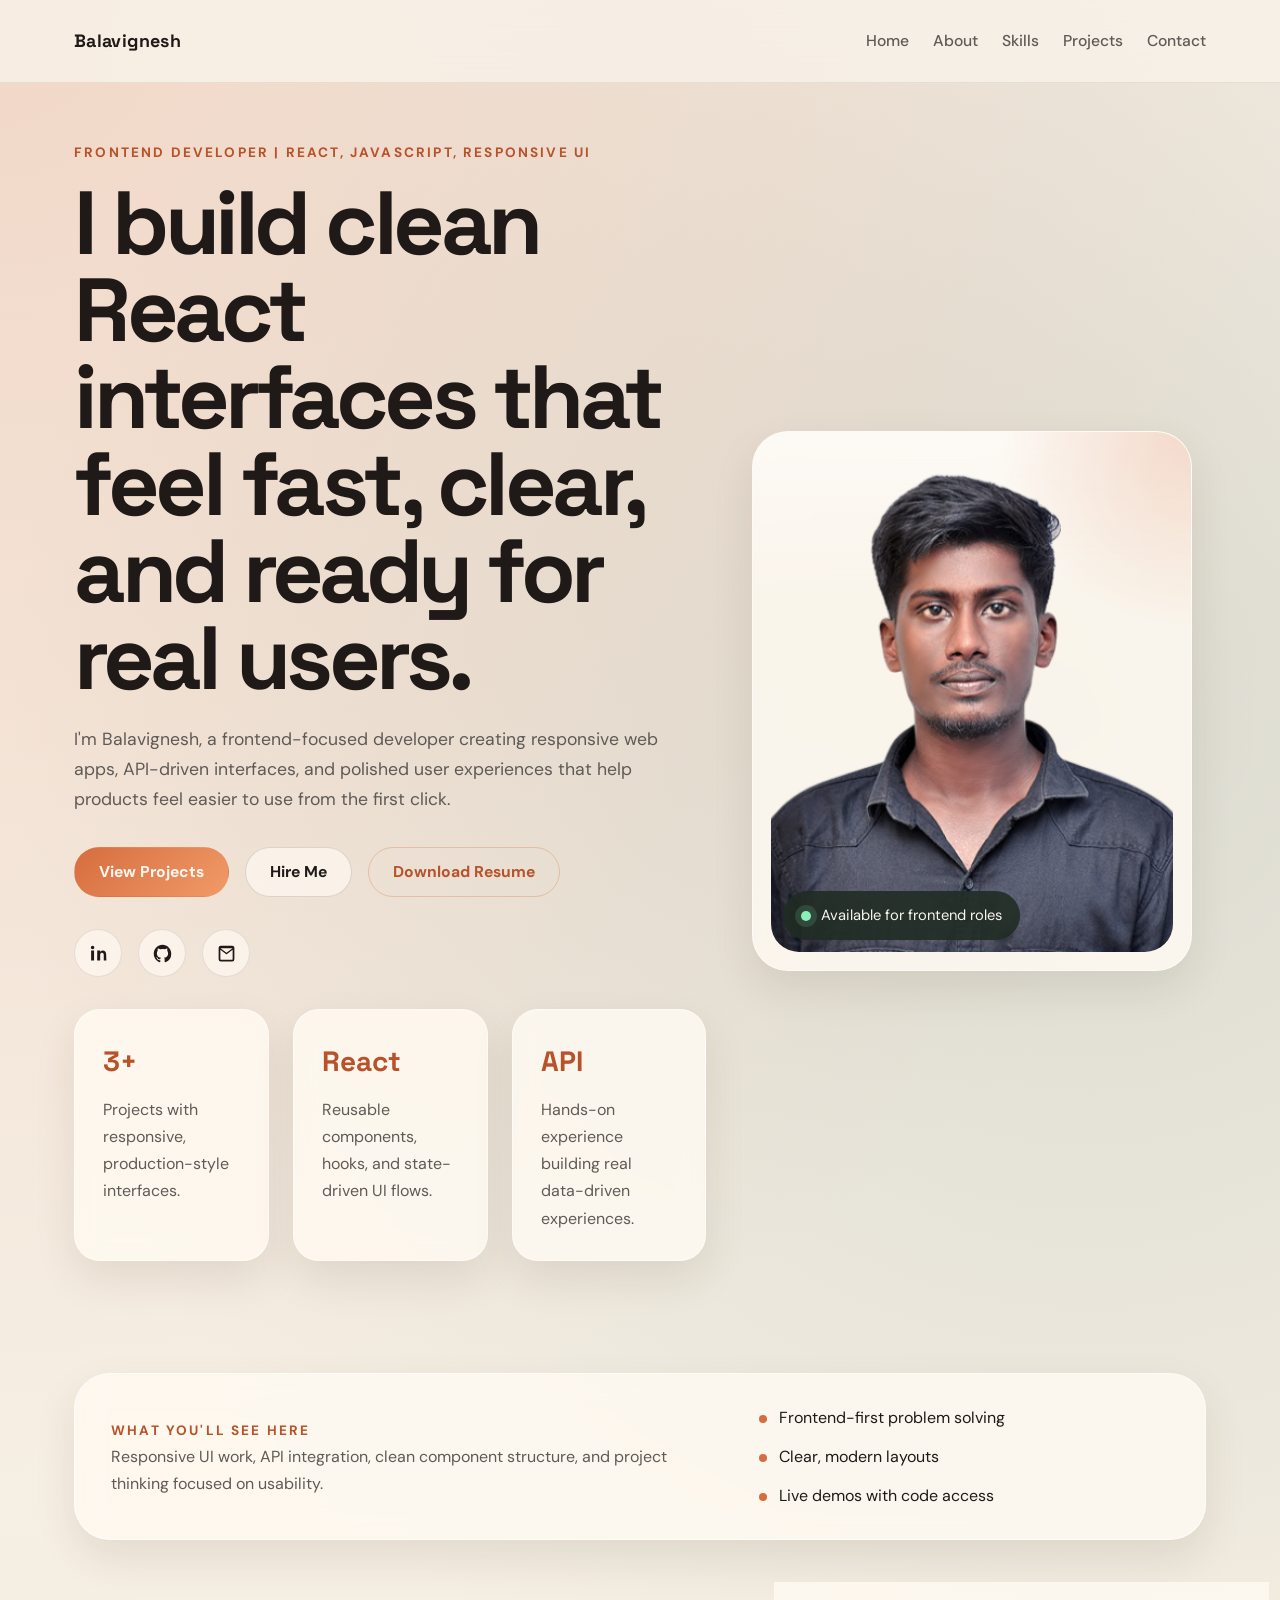
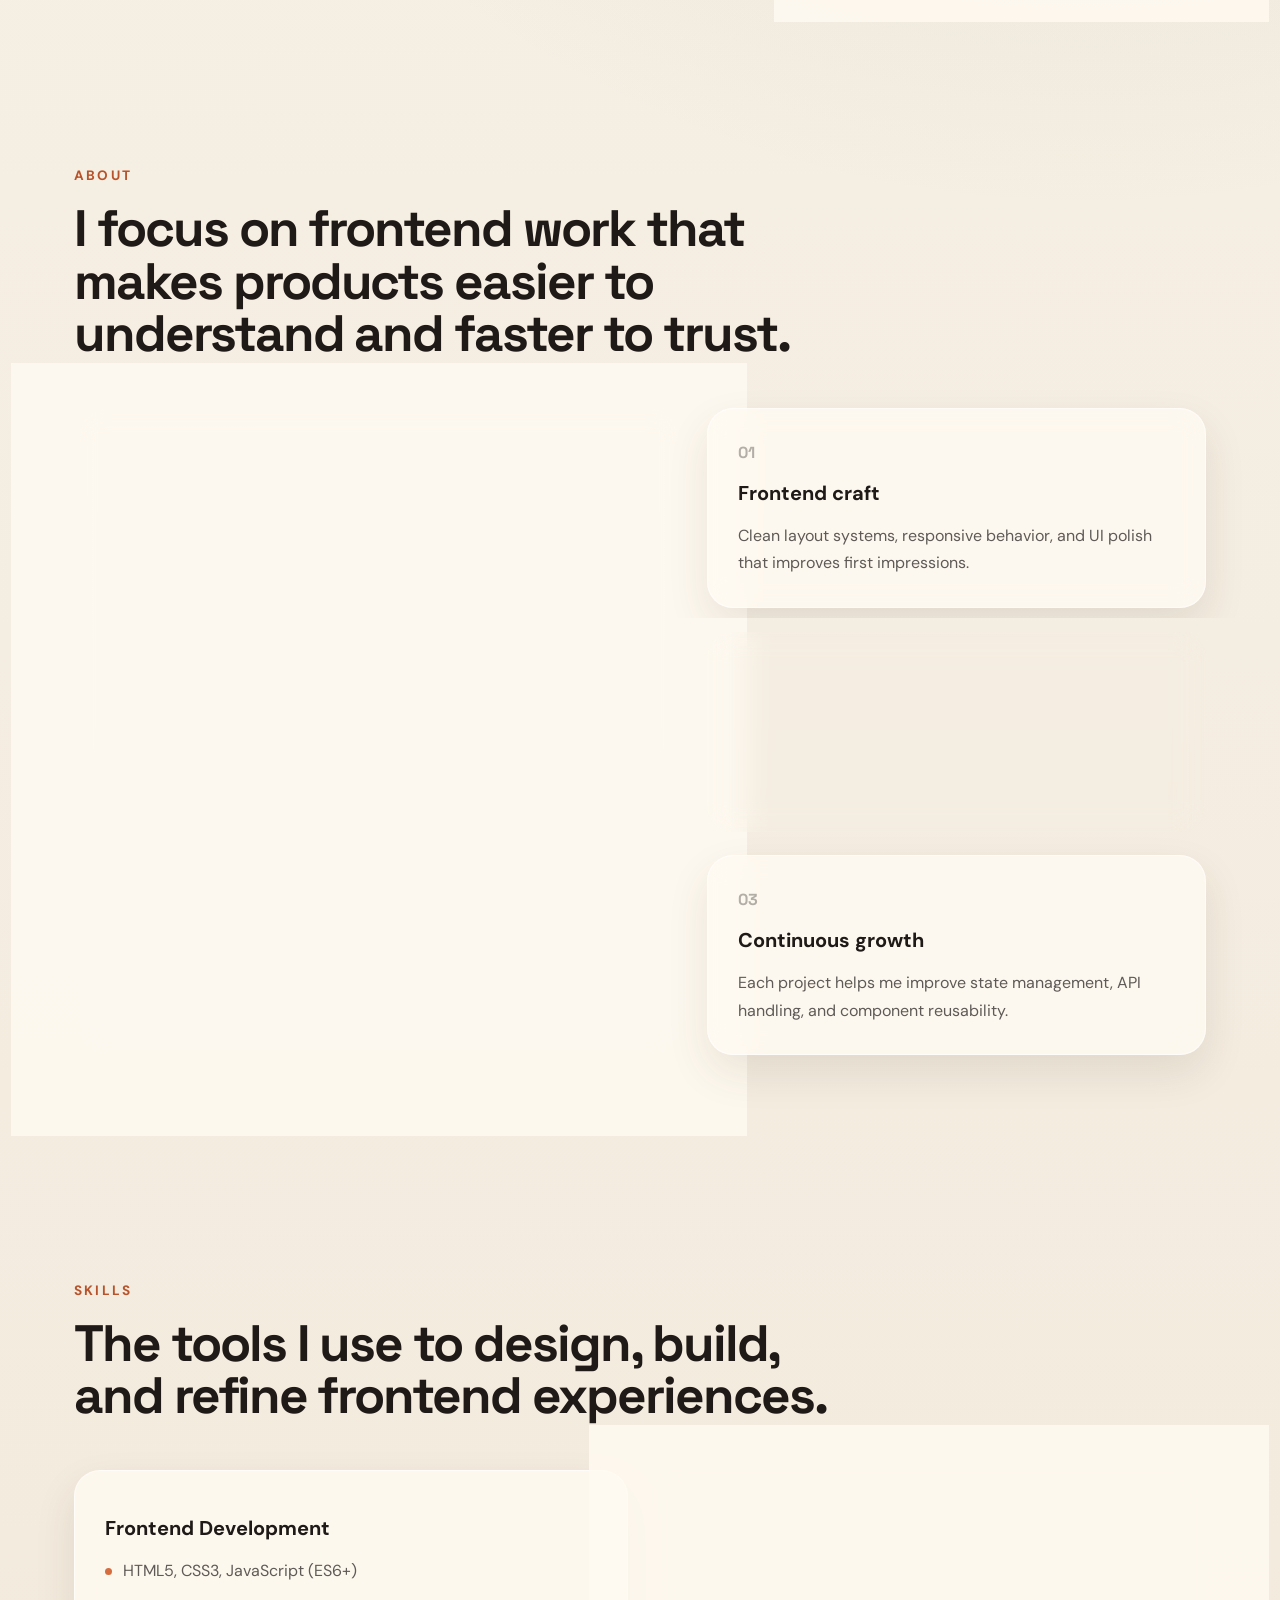
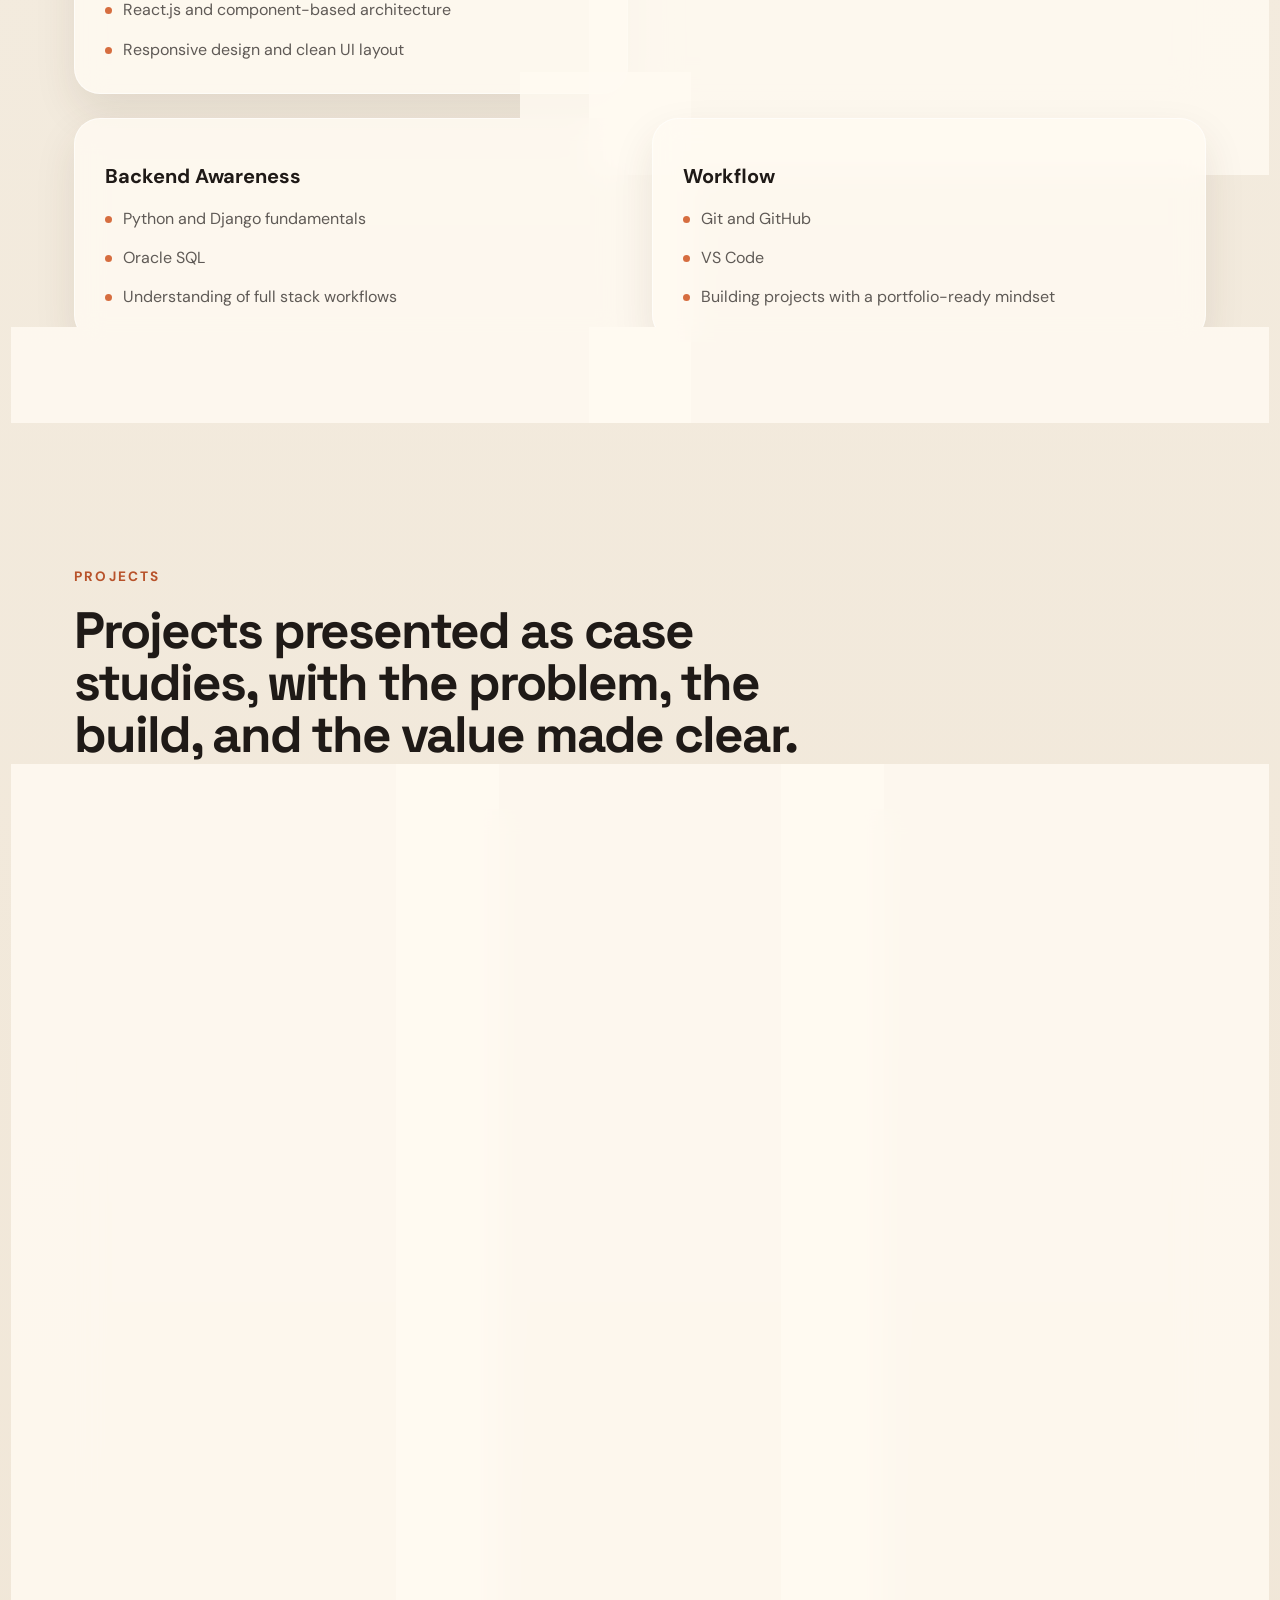
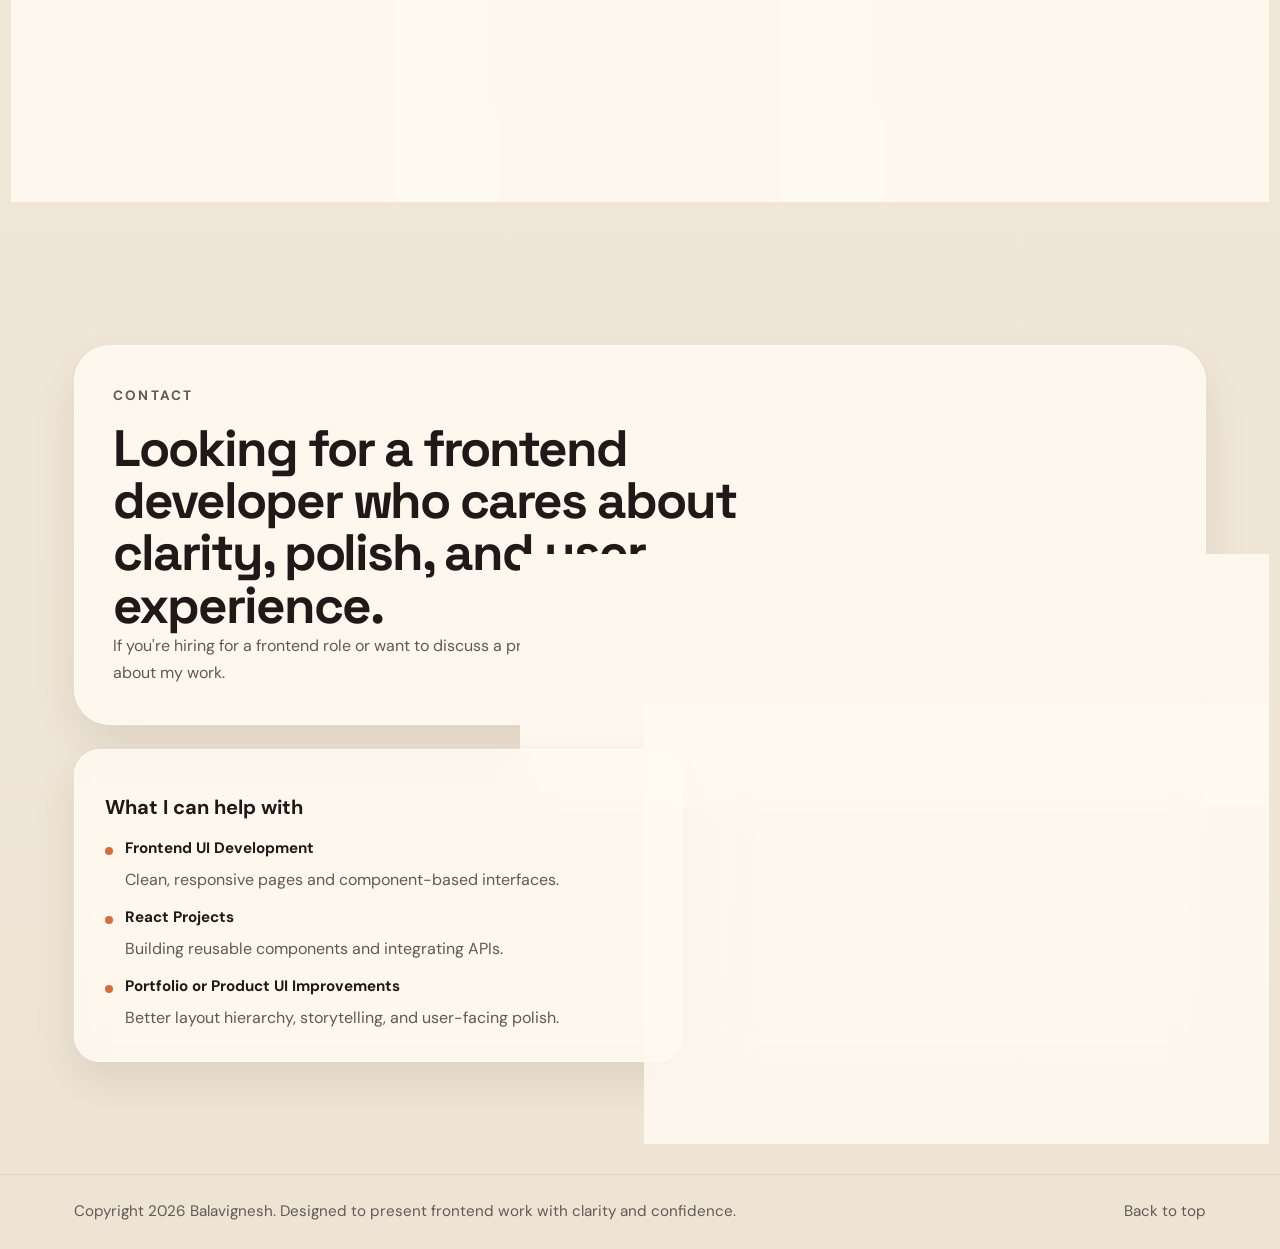
==== commit 69915c23: "Add: SEO metadata and BV favicon" ====
--- a/index.html
+++ b/index.html
@@ -4,11 +4,39 @@
     <meta charset="utf-8">
     <meta http-equiv="X-UA-Compatible" content="IE=edge">
     <meta name="viewport" content="width=device-width, initial-scale=1">
+    <meta name="robots" content="index, follow, max-image-preview:large">
+    <meta name="author" content="Balavignesh">
+    <meta
+        name="keywords"
+        content="Balavignesh, Balavignesh frontend developer, React developer portfolio, frontend developer portfolio, JavaScript developer, responsive web developer, GitHub Profile Viewer, Minimart ecommerce frontend"
+    >
     <meta
         name="description"
-        content="Balavignesh is a frontend developer building responsive React interfaces, API-driven apps, and polished web experiences for modern teams."
+        content="Balavignesh is a frontend developer building responsive React interfaces, API-driven apps, ecommerce UI projects, and polished portfolio-ready web experiences."
     >
-    <title>Balavignesh | Frontend Developer Portfolio</title>
+    <meta name="theme-color" content="#f5efe4">
+    <link rel="canonical" href="https://bala-arsh.github.io/portfolio-/">
+    <meta property="og:type" content="website">
+    <meta property="og:site_name" content="Balavignesh Portfolio">
+    <meta property="og:title" content="Balavignesh | Frontend Developer Portfolio">
+    <meta
+        property="og:description"
+        content="Explore Balavignesh's frontend portfolio featuring React projects, API-driven interfaces, responsive layouts, and polished user experiences."
+    >
+    <meta property="og:url" content="https://bala-arsh.github.io/portfolio-/">
+    <meta property="og:image" content="https://bala-arsh.github.io/portfolio-/profile_pic.jpg">
+    <meta property="og:image:alt" content="Portrait of Balavignesh, frontend developer">
+    <meta name="twitter:card" content="summary_large_image">
+    <meta name="twitter:title" content="Balavignesh | Frontend Developer Portfolio">
+    <meta
+        name="twitter:description"
+        content="Frontend developer portfolio with React, JavaScript, responsive UI, ecommerce frontend work, and GitHub API projects."
+    >
+    <meta name="twitter:image" content="https://bala-arsh.github.io/portfolio-/profile_pic.jpg">
+    <title>Balavignesh | Frontend Developer Portfolio | React &amp; JavaScript</title>
+    <link rel="icon" type="image/svg+xml" href="./favicon.svg?v=3">
+    <link rel="shortcut icon" href="./favicon.svg?v=3">
+    <link rel="apple-touch-icon" href="./favicon.svg?v=3">
     <link rel="preconnect" href="https://fonts.googleapis.com">
     <link rel="preconnect" href="https://fonts.gstatic.com" crossorigin>
     <link
@@ -18,6 +46,55 @@
     <link rel="stylesheet" href="main.css">
     <link rel="stylesheet" href="mobile.css">
     <script src="main.js" defer></script>
+    <script type="application/ld+json">
+        {
+            "@context": "https://schema.org",
+            "@type": "Person",
+            "name": "Balavignesh",
+            "url": "https://bala-arsh.github.io/portfolio-/",
+            "image": "https://bala-arsh.github.io/portfolio-/profile_pic.jpg",
+            "jobTitle": "Frontend Developer",
+            "email": "mailto:balavignesh9642@gmail.com",
+            "description": "Frontend developer building responsive React interfaces, API-driven apps, ecommerce UI projects, and polished web experiences.",
+            "knowsAbout": [
+                "React",
+                "JavaScript",
+                "HTML",
+                "CSS",
+                "Responsive Web Design",
+                "Redux Toolkit",
+                "REST API Integration",
+                "Django"
+            ],
+            "sameAs": [
+                "https://github.com/bala-arsh",
+                "https://www.linkedin.com/in/balak7",
+                "https://github-profile-viewer-reactapp.vercel.app/"
+            ],
+            "hasPart": [
+                {
+                    "@type": "CreativeWork",
+                    "name": "Minimart Ecommerce Frontend",
+                    "url": "https://bala-arsh.github.io/Minimart/",
+                    "codeRepository": "https://github.com/bala-arsh/Minimart",
+                    "programmingLanguage": "JavaScript"
+                },
+                {
+                    "@type": "SoftwareApplication",
+                    "name": "GitHub Profile Viewer",
+                    "applicationCategory": "DeveloperApplication",
+                    "url": "https://github-profile-viewer-reactapp.vercel.app/",
+                    "codeRepository": "https://github.com/bala-arsh/GitHub-profile-viewer-Reactapp",
+                    "programmingLanguage": "JavaScript"
+                },
+                {
+                    "@type": "WebSite",
+                    "name": "Balavignesh Portfolio",
+                    "url": "https://bala-arsh.github.io/portfolio-/"
+                }
+            ]
+        }
+    </script>
 </head>
 <body>
     <header class="site-header">
@@ -152,6 +229,10 @@
                             opportunities where I can contribute to real products, grow quickly, and
                             ship useful user-facing features.
                         </p>
+                        <p>
+                            My <a class="text-link" href="https://github-profile-viewer-reactapp.vercel.app/" target="_blank" rel="noreferrer">GitHub Profile Viewer</a>
+                            is deployed on Vercel and set up as a searchable live project.
+                        </p>
                     </article>
 
                     <div class="about-points">
@@ -259,7 +340,7 @@
 
                     <article class="project-card reveal">
                         <div class="project-topline">
-                            <span class="project-tag">API Project</span>
+                            <span class="project-tag">Indexed API Project</span>
                             <span class="project-number">02</span>
                         </div>
                         <h3>GitHub Profile Viewer</h3>
@@ -284,7 +365,7 @@
                         </ul>
                         <p class="tech-stack">Stack: React, Redux Toolkit, GitHub REST API</p>
                         <div class="project-actions">
-                            <a class="button button-primary" href="https://bala-arsh.github.io/GitHub-profile-viewer-Reactapp/" aria-label="GitHub Profile Viewer live demo">Live Demo</a>
+                            <a class="button button-primary" href="https://git-hub-profile-viewer-reactapp.vercel.app/" target="_blank" rel="noreferrer" aria-label="GitHub Profile Viewer Vercel live demo">Live Demo</a>
                             <a class="button button-ghost" href="https://github.com/bala-arsh/GitHub-profile-viewer-Reactapp" aria-label="GitHub Profile Viewer GitHub repository">View Code</a>
                         </div>
                     </article>
--- a/main.css
+++ b/main.css
@@ -59,6 +59,20 @@
     text-decoration: none;
 }
 
+.text-link {
+    color: var(--accent-strong);
+    font-weight: 700;
+    text-decoration: underline;
+    text-decoration-thickness: 2px;
+    text-underline-offset: 4px;
+    transition: color 180ms ease;
+}
+
+.text-link:hover,
+.text-link:focus-visible {
+    color: var(--text);
+}
+
 button {
     border: 0;
     font: inherit;
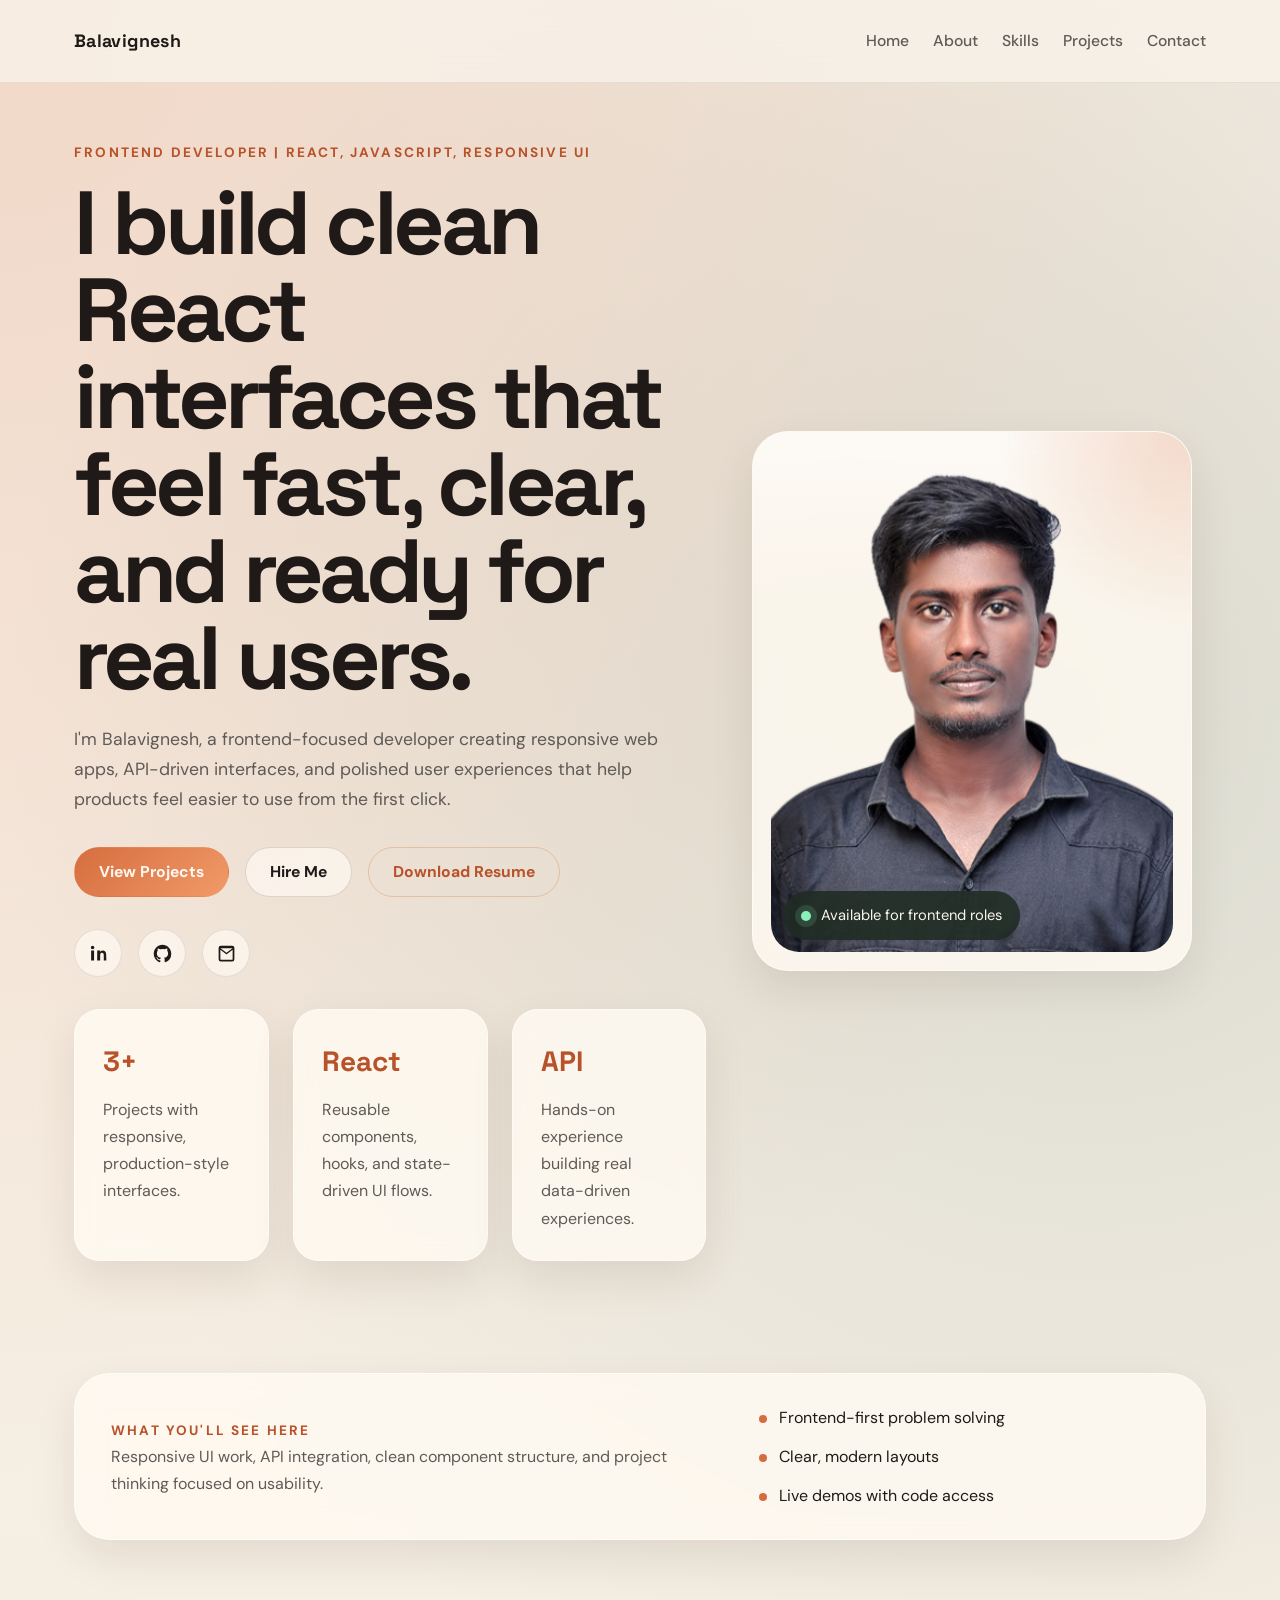
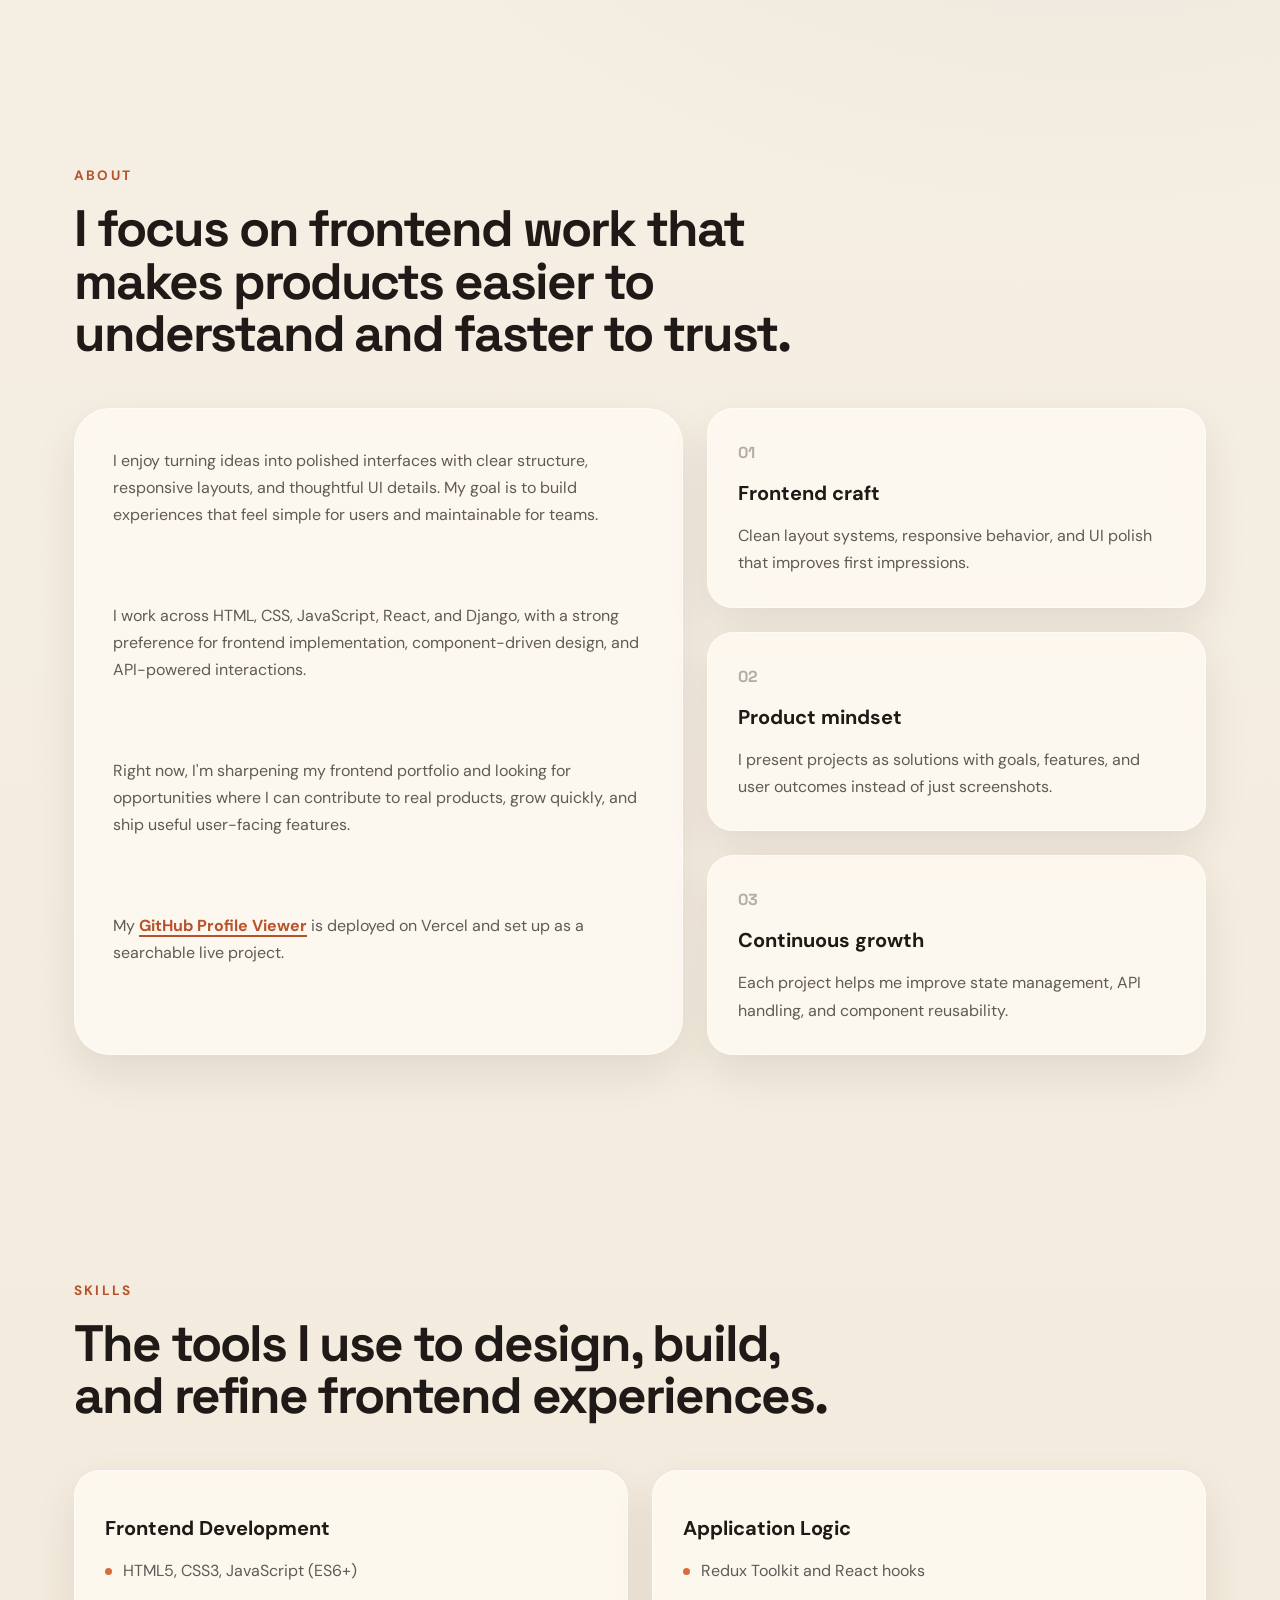
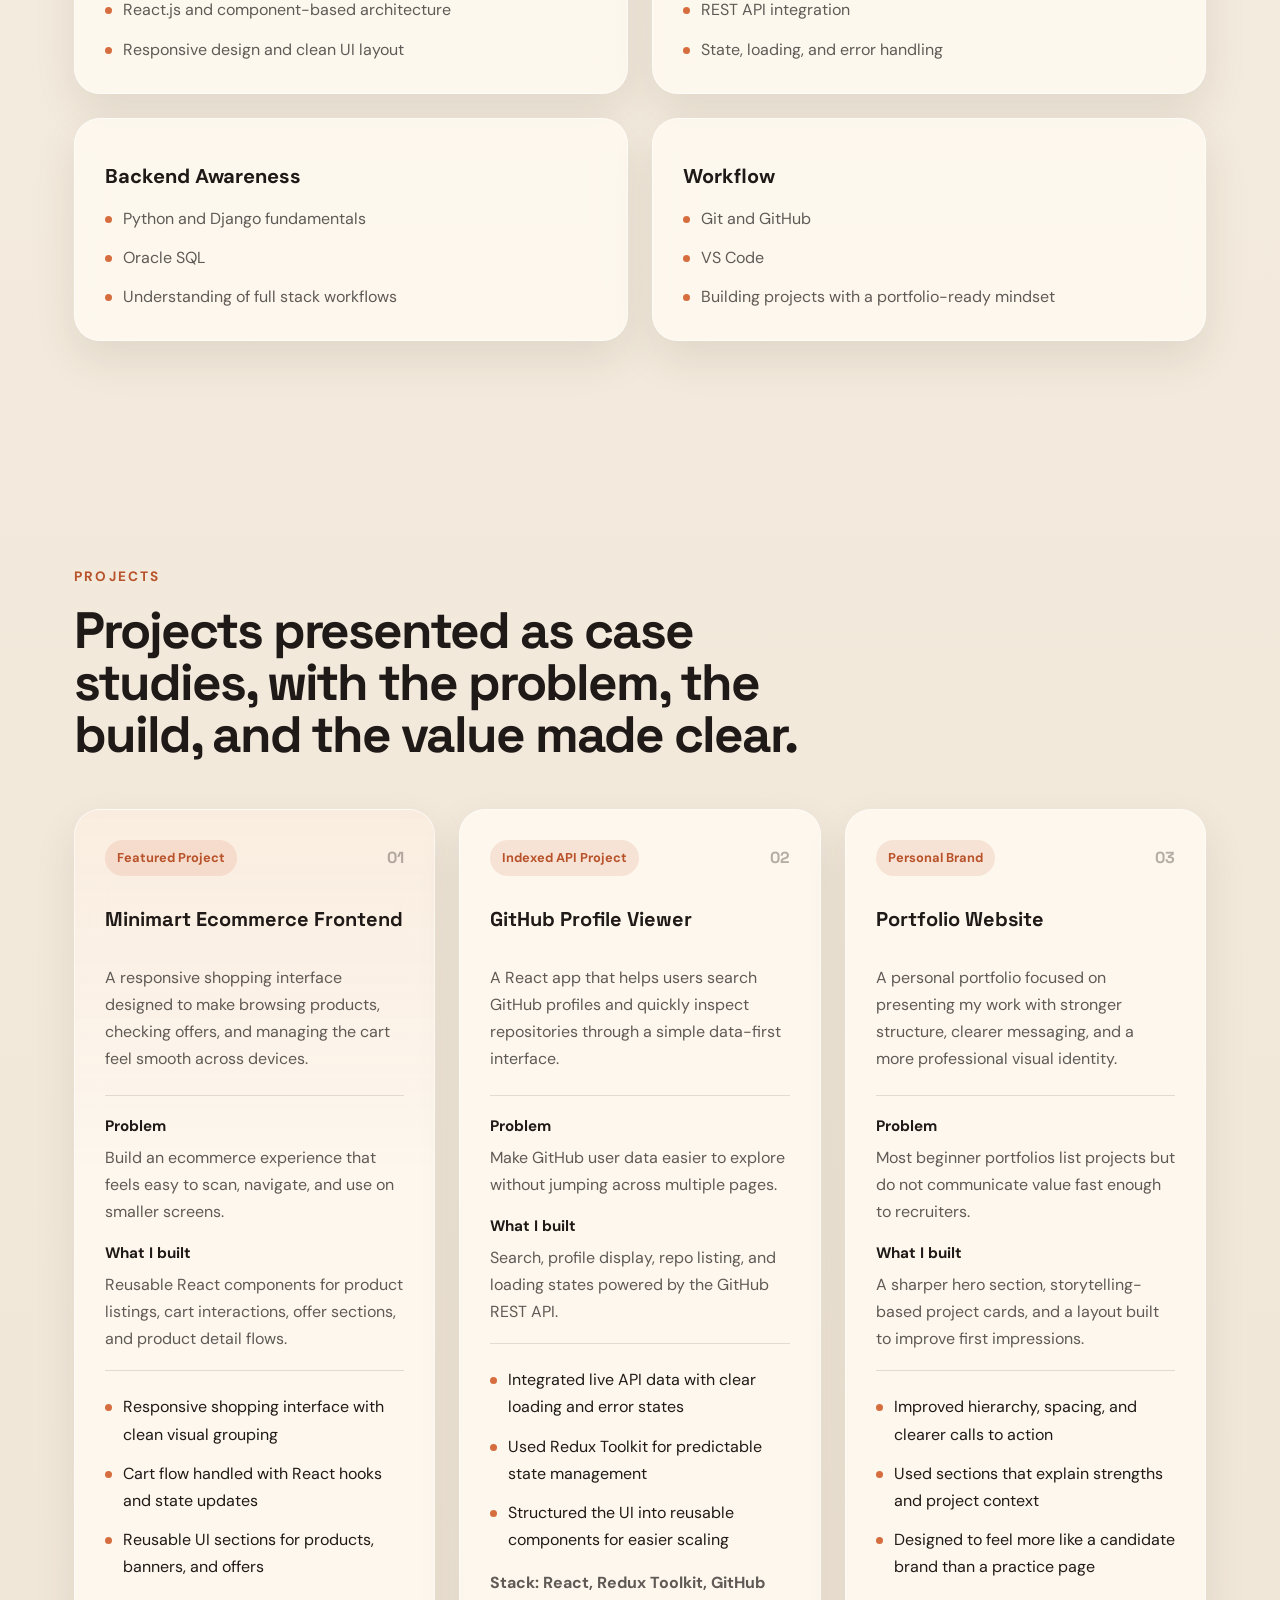
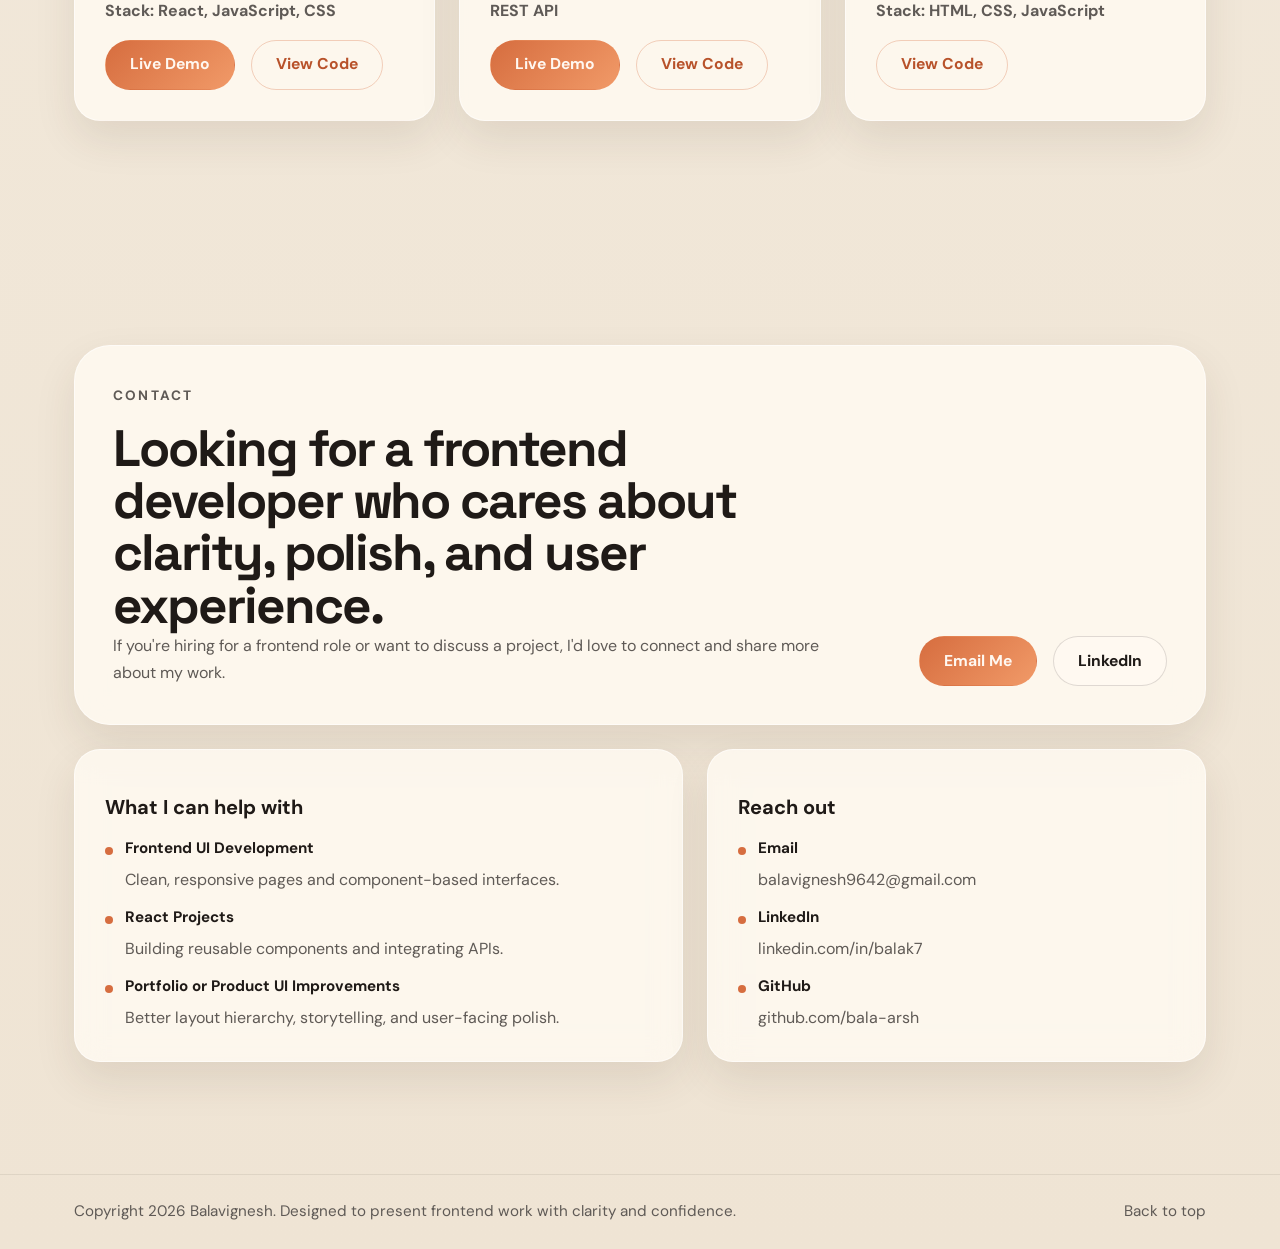
==== commit c7ebb4d7: "Improve SEO metadata and README" ====
--- a/index.html
+++ b/index.html
@@ -8,32 +8,32 @@
     <meta name="author" content="Balavignesh">
     <meta
         name="keywords"
-        content="Balavignesh, Balavignesh frontend developer, React developer portfolio, frontend developer portfolio, JavaScript developer, responsive web developer, GitHub Profile Viewer, Minimart ecommerce frontend"
+        content="Balavignesh, Balavignesh portfolio, Full Stack Developer, React Developer, Python Developer, Django Developer, JavaScript Developer, Web Developer Portfolio, frontend developer portfolio, GitHub Profile Viewer, Minimart ecommerce frontend"
     >
     <meta
         name="description"
-        content="Balavignesh is a frontend developer building responsive React interfaces, API-driven apps, ecommerce UI projects, and polished portfolio-ready web experiences."
+        content="Balavignesh is a Full Stack Developer skilled in React, Django, Python, JavaScript, responsive UI, API integration, and portfolio-ready web experiences."
     >
     <meta name="theme-color" content="#f5efe4">
-    <link rel="canonical" href="https://bala-arsh.github.io/portfolio-/">
+    <link rel="canonical" href="https://portfolio-flame-eight-52.vercel.app/">
     <meta property="og:type" content="website">
     <meta property="og:site_name" content="Balavignesh Portfolio">
-    <meta property="og:title" content="Balavignesh | Frontend Developer Portfolio">
+    <meta property="og:title" content="Balavignesh | Full Stack Developer Portfolio">
     <meta
         property="og:description"
-        content="Explore Balavignesh's frontend portfolio featuring React projects, API-driven interfaces, responsive layouts, and polished user experiences."
+        content="Explore Balavignesh's full stack developer portfolio featuring React, Django, Python, API-driven interfaces, responsive layouts, and polished web projects."
     >
-    <meta property="og:url" content="https://bala-arsh.github.io/portfolio-/">
-    <meta property="og:image" content="https://bala-arsh.github.io/portfolio-/profile_pic.jpg">
-    <meta property="og:image:alt" content="Portrait of Balavignesh, frontend developer">
+    <meta property="og:url" content="https://portfolio-flame-eight-52.vercel.app/">
+    <meta property="og:image" content="https://portfolio-flame-eight-52.vercel.app/profile_pic.jpg">
+    <meta property="og:image:alt" content="Portrait of Balavignesh, full stack developer">
     <meta name="twitter:card" content="summary_large_image">
-    <meta name="twitter:title" content="Balavignesh | Frontend Developer Portfolio">
+    <meta name="twitter:title" content="Balavignesh | Full Stack Developer Portfolio">
     <meta
         name="twitter:description"
-        content="Frontend developer portfolio with React, JavaScript, responsive UI, ecommerce frontend work, and GitHub API projects."
+        content="Full stack developer portfolio with React, Django, Python, JavaScript, responsive UI, ecommerce frontend work, and GitHub API projects."
     >
-    <meta name="twitter:image" content="https://bala-arsh.github.io/portfolio-/profile_pic.jpg">
-    <title>Balavignesh | Frontend Developer Portfolio | React &amp; JavaScript</title>
+    <meta name="twitter:image" content="https://portfolio-flame-eight-52.vercel.app/profile_pic.jpg">
+    <title>Balavignesh | Full Stack Developer Portfolio | React, Django &amp; Python</title>
     <link rel="icon" type="image/svg+xml" href="./favicon.svg?v=3">
     <link rel="shortcut icon" href="./favicon.svg?v=3">
     <link rel="apple-touch-icon" href="./favicon.svg?v=3">
@@ -51,11 +51,11 @@
             "@context": "https://schema.org",
             "@type": "Person",
             "name": "Balavignesh",
-            "url": "https://bala-arsh.github.io/portfolio-/",
-            "image": "https://bala-arsh.github.io/portfolio-/profile_pic.jpg",
-            "jobTitle": "Frontend Developer",
+            "url": "https://portfolio-flame-eight-52.vercel.app/",
+            "image": "https://portfolio-flame-eight-52.vercel.app/profile_pic.jpg",
+            "jobTitle": "Full Stack Developer",
             "email": "mailto:balavignesh9642@gmail.com",
-            "description": "Frontend developer building responsive React interfaces, API-driven apps, ecommerce UI projects, and polished web experiences.",
+            "description": "Full stack developer skilled in React, Django, Python, JavaScript, responsive UI, API integration, and polished web experiences.",
             "knowsAbout": [
                 "React",
                 "JavaScript",
@@ -64,6 +64,7 @@
                 "Responsive Web Design",
                 "Redux Toolkit",
                 "REST API Integration",
+                "Python",
                 "Django"
             ],
             "sameAs": [
@@ -90,7 +91,7 @@
                 {
                     "@type": "WebSite",
                     "name": "Balavignesh Portfolio",
-                    "url": "https://bala-arsh.github.io/portfolio-/"
+                    "url": "https://portfolio-flame-eight-52.vercel.app/"
                 }
             ]
         }
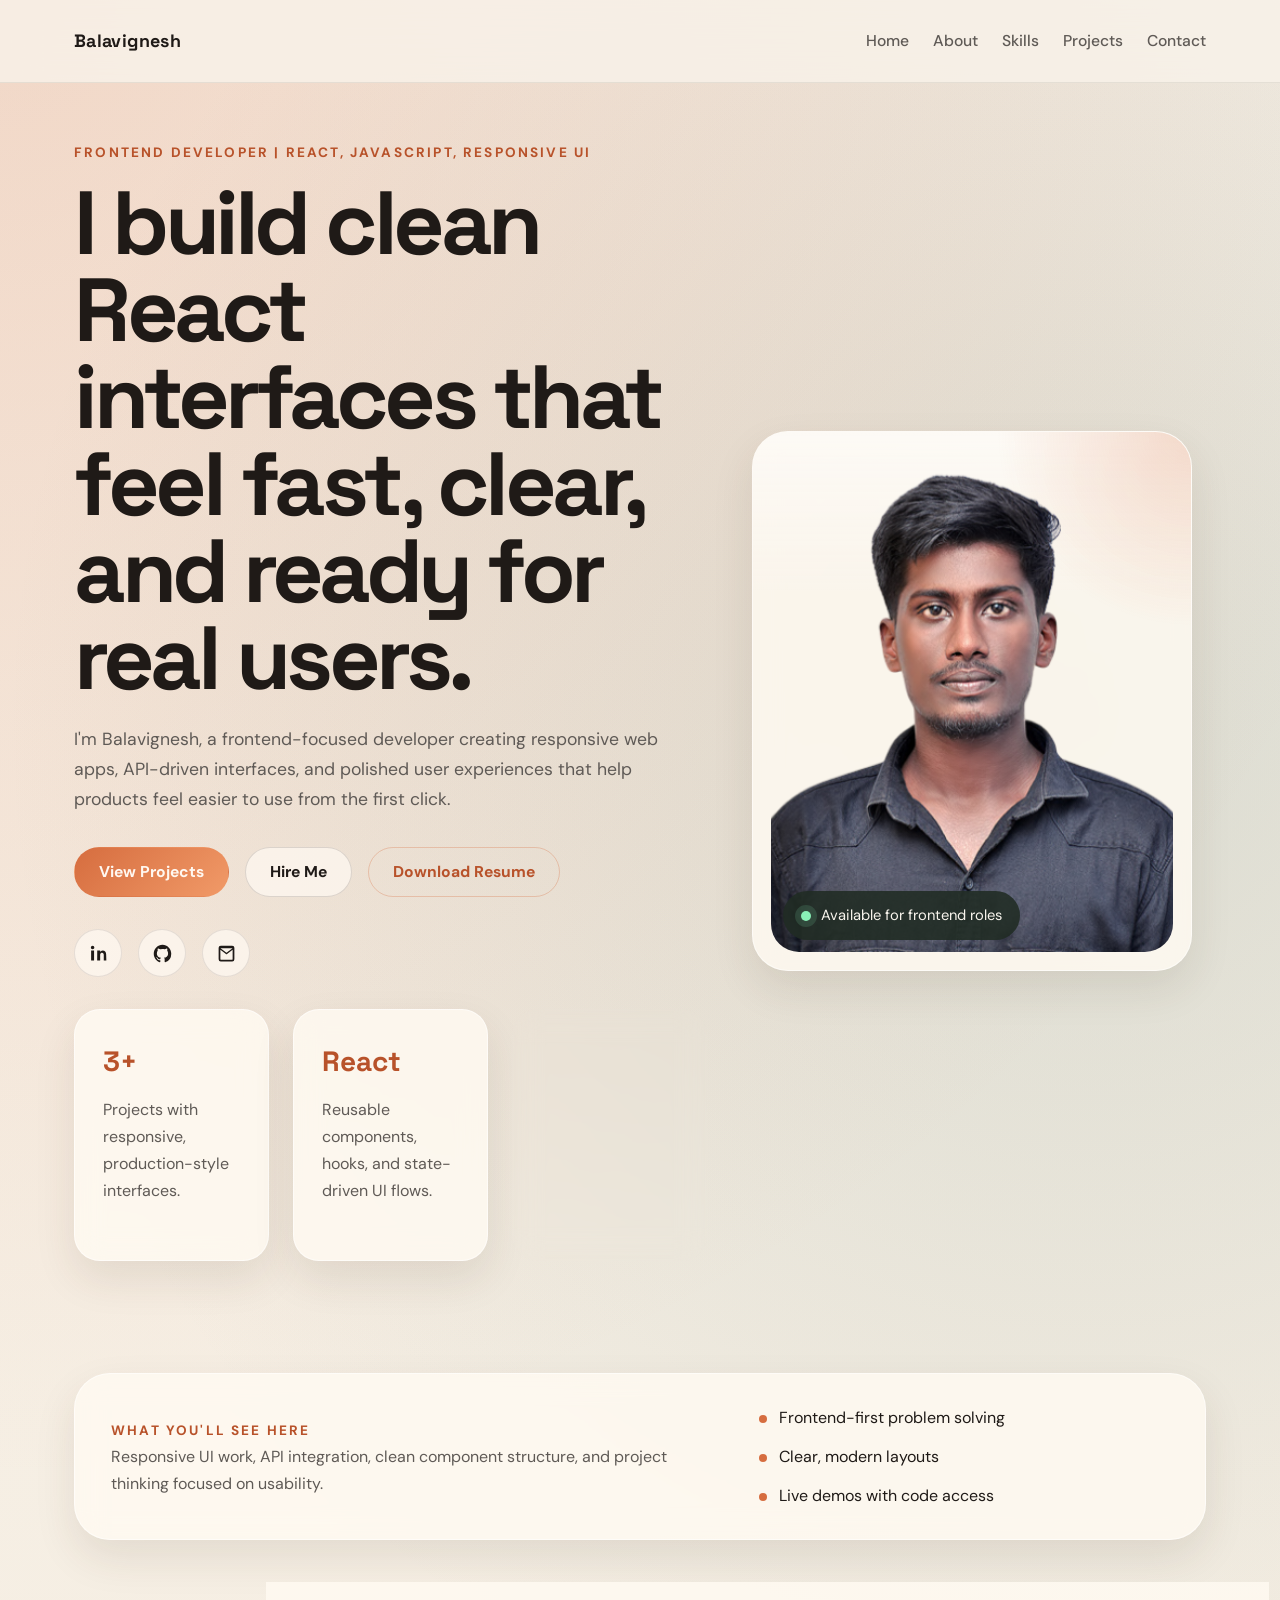
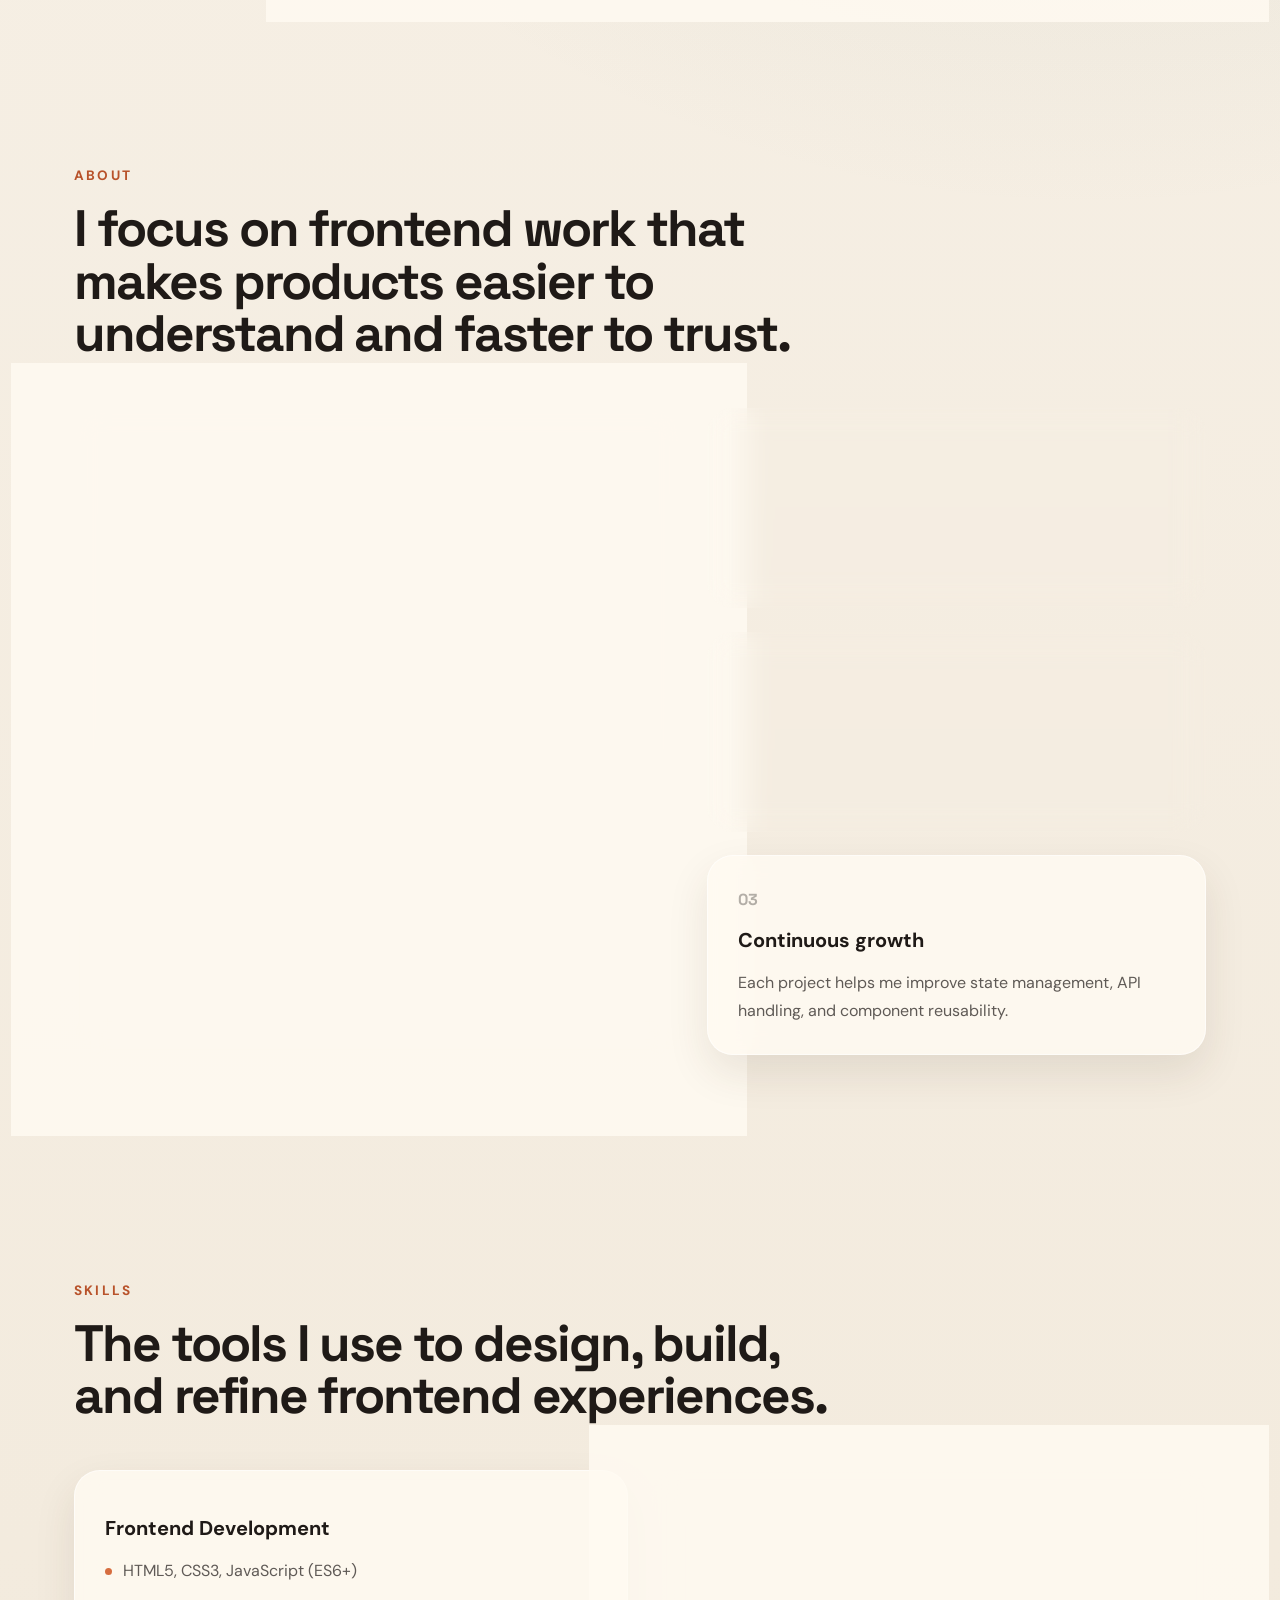
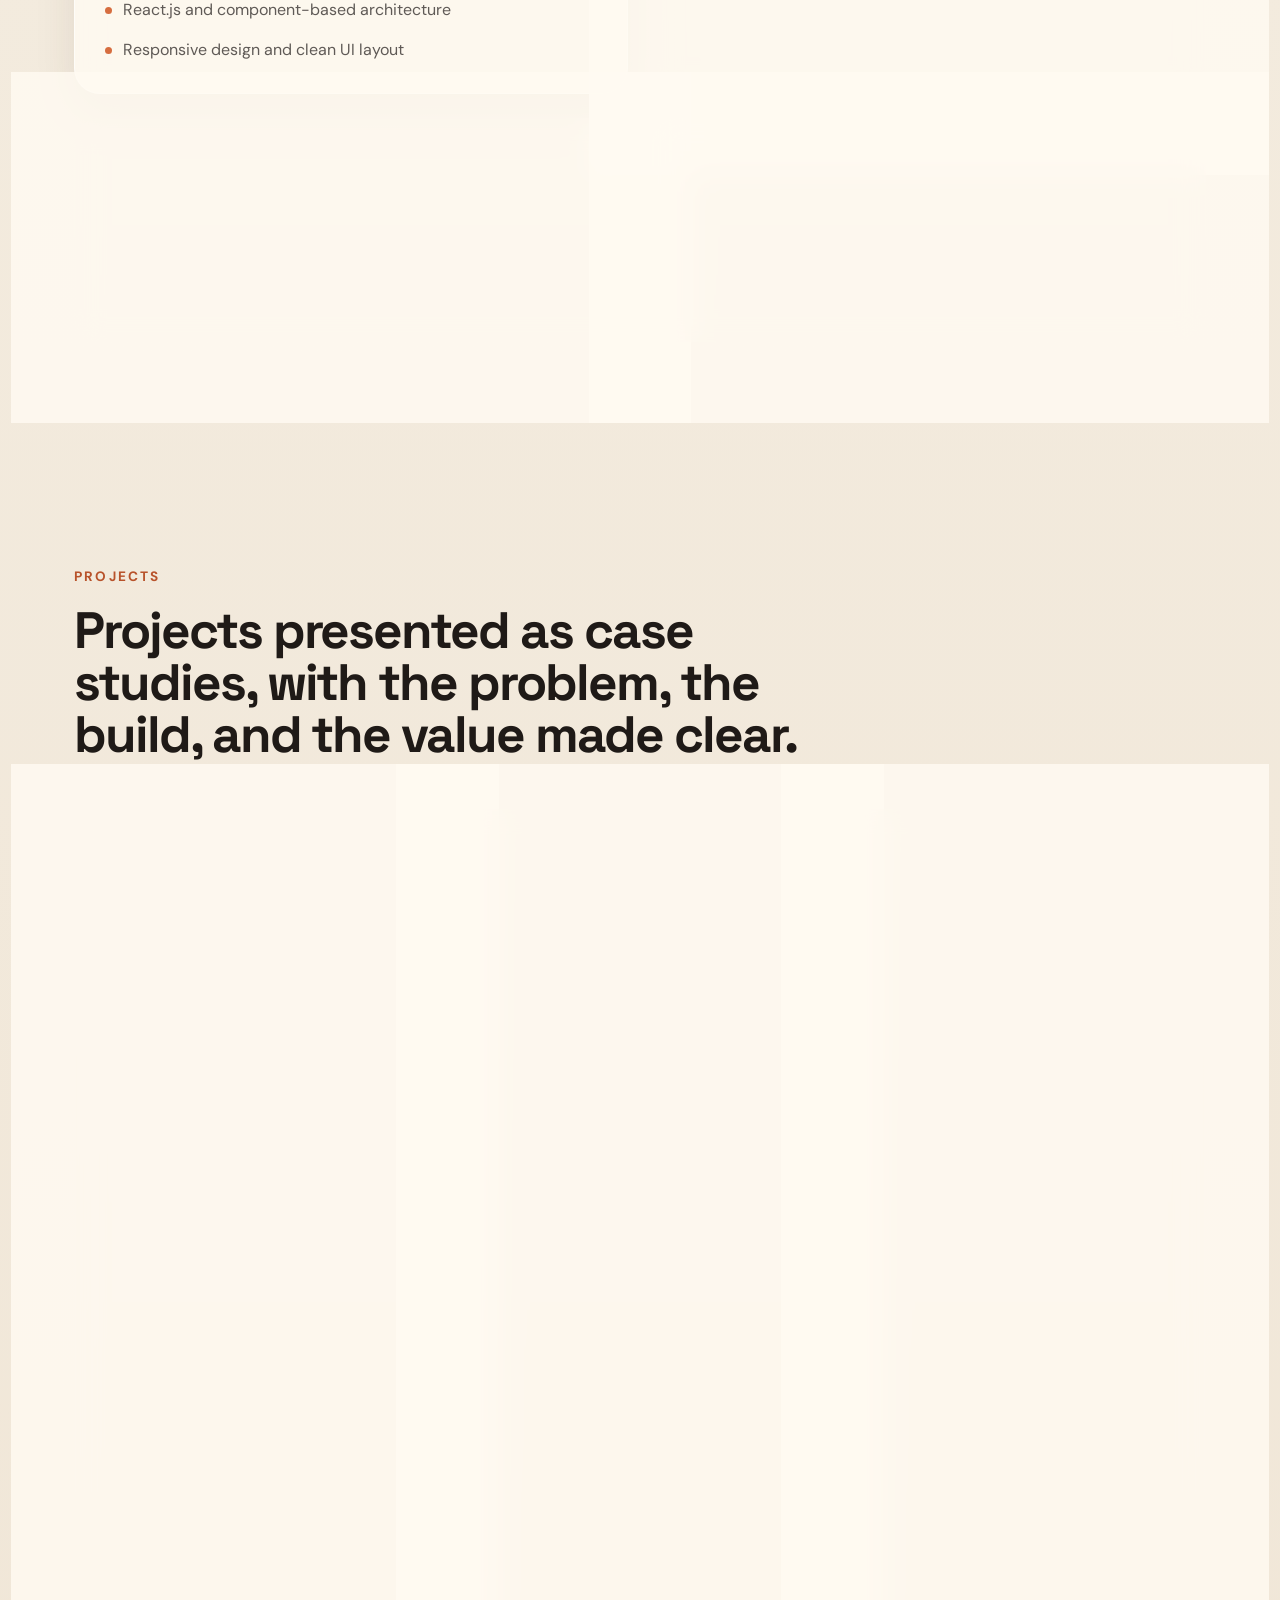
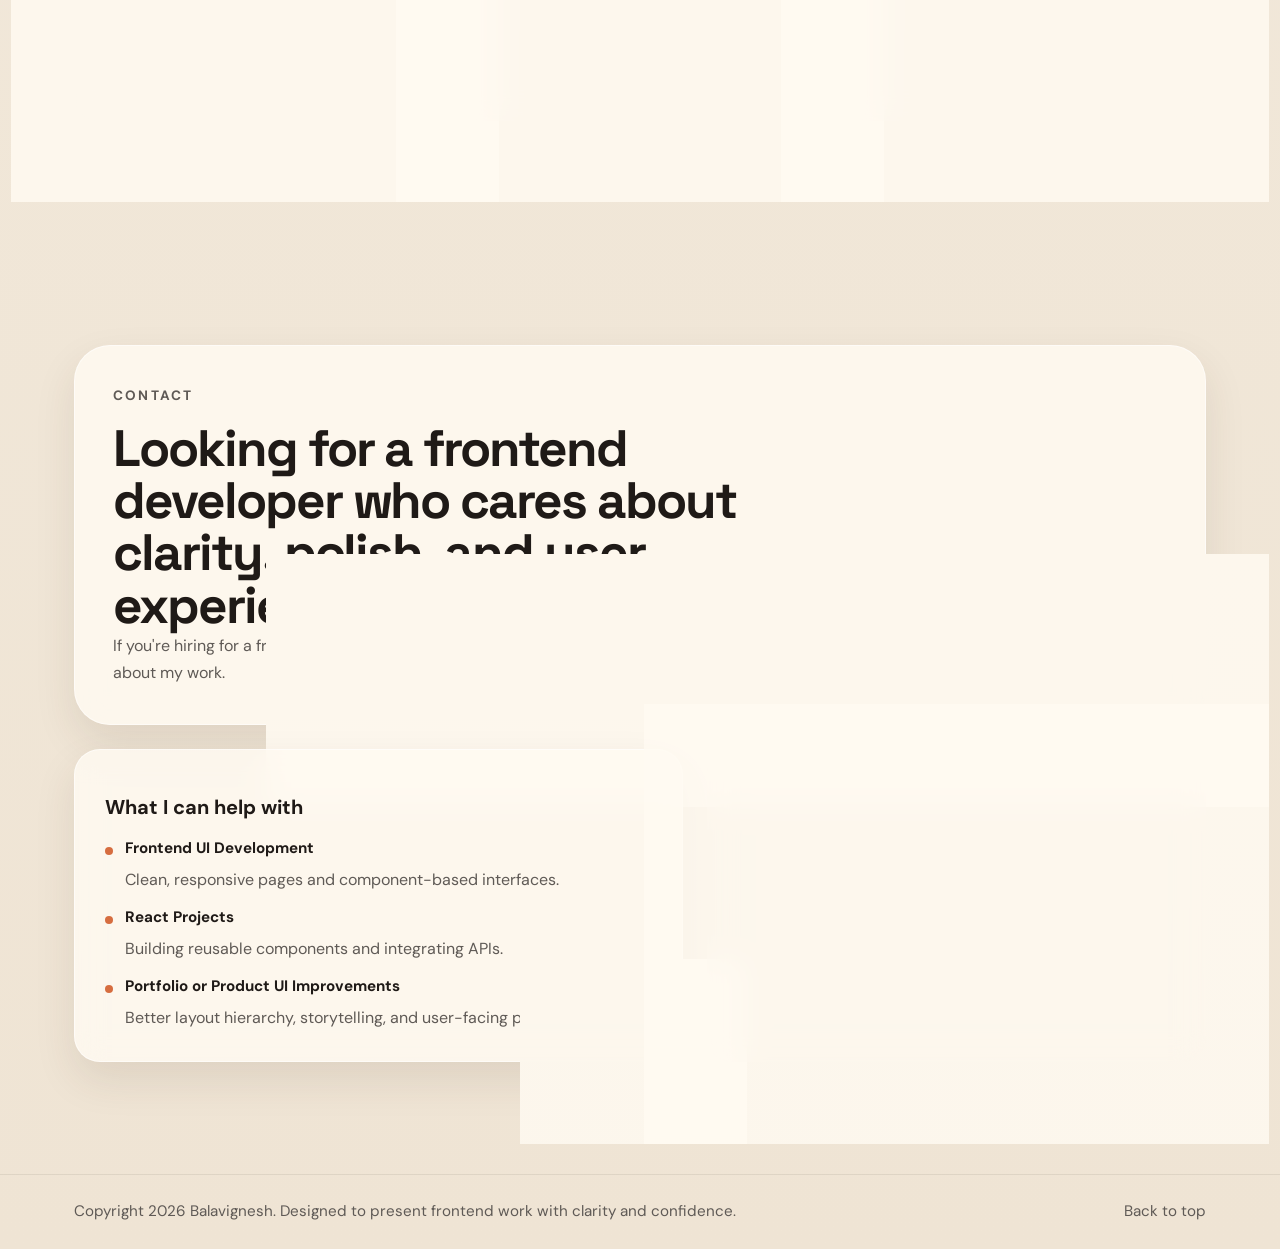
==== commit c73009a1: "Update: portfolio SEO and live project details" ====
--- a/index.html
+++ b/index.html
@@ -231,9 +231,9 @@
                             ship useful user-facing features.
                         </p>
                         <p>
-                            My <a class="text-link" href="https://github-profile-viewer-reactapp.vercel.app/" target="_blank" rel="noreferrer">GitHub Profile Viewer</a>
-                            is deployed on Vercel and set up as a searchable live project.
-                        </p>
+                            My GitHub Profile Viewer and portfolio website are deployed on Vercel and set up as searchable live projects.
+                        </p>
+
                     </article>
 
                     <div class="about-points">
@@ -373,13 +373,13 @@
 
                     <article class="project-card reveal">
                         <div class="project-topline">
-                            <span class="project-tag">Personal Brand</span>
+                            <span class="project-tag">Live on Google</span>
                             <span class="project-number">03</span>
                         </div>
                         <h3>Portfolio Website</h3>
                         <p class="project-summary">
-                            A personal portfolio focused on presenting my work with stronger
-                            structure, clearer messaging, and a more professional visual identity.
+                            A live portfolio indexed by Google and focused on presenting
+                            my work with clearer messaging, SEO metadata, and a professional visual identity.
                         </p>
                         <div class="project-story">
                             <div>
@@ -388,13 +388,13 @@
                             </div>
                             <div>
                                 <h4>What I built</h4>
-                                <p>A sharper hero section, storytelling-based project cards, and a layout built to improve first impressions.</p>
+                                <p>A sharper hero section, storytelling-based project cards, Google-ready metadata, and crawler-friendly site files.</p>
                             </div>
                         </div>
                         <ul class="project-points">
                             <li>Improved hierarchy, spacing, and clearer calls to action</li>
-                            <li>Used sections that explain strengths and project context</li>
-                            <li>Designed to feel more like a candidate brand than a practice page</li>
+                            <li>Added canonical URL, sitemap, robots file, and structured data</li>
+                            <li>Designed to support recruiter discovery through Google search</li>
                         </ul>
                         <p class="tech-stack">Stack: HTML, CSS, JavaScript</p>
                         <div class="project-actions">
